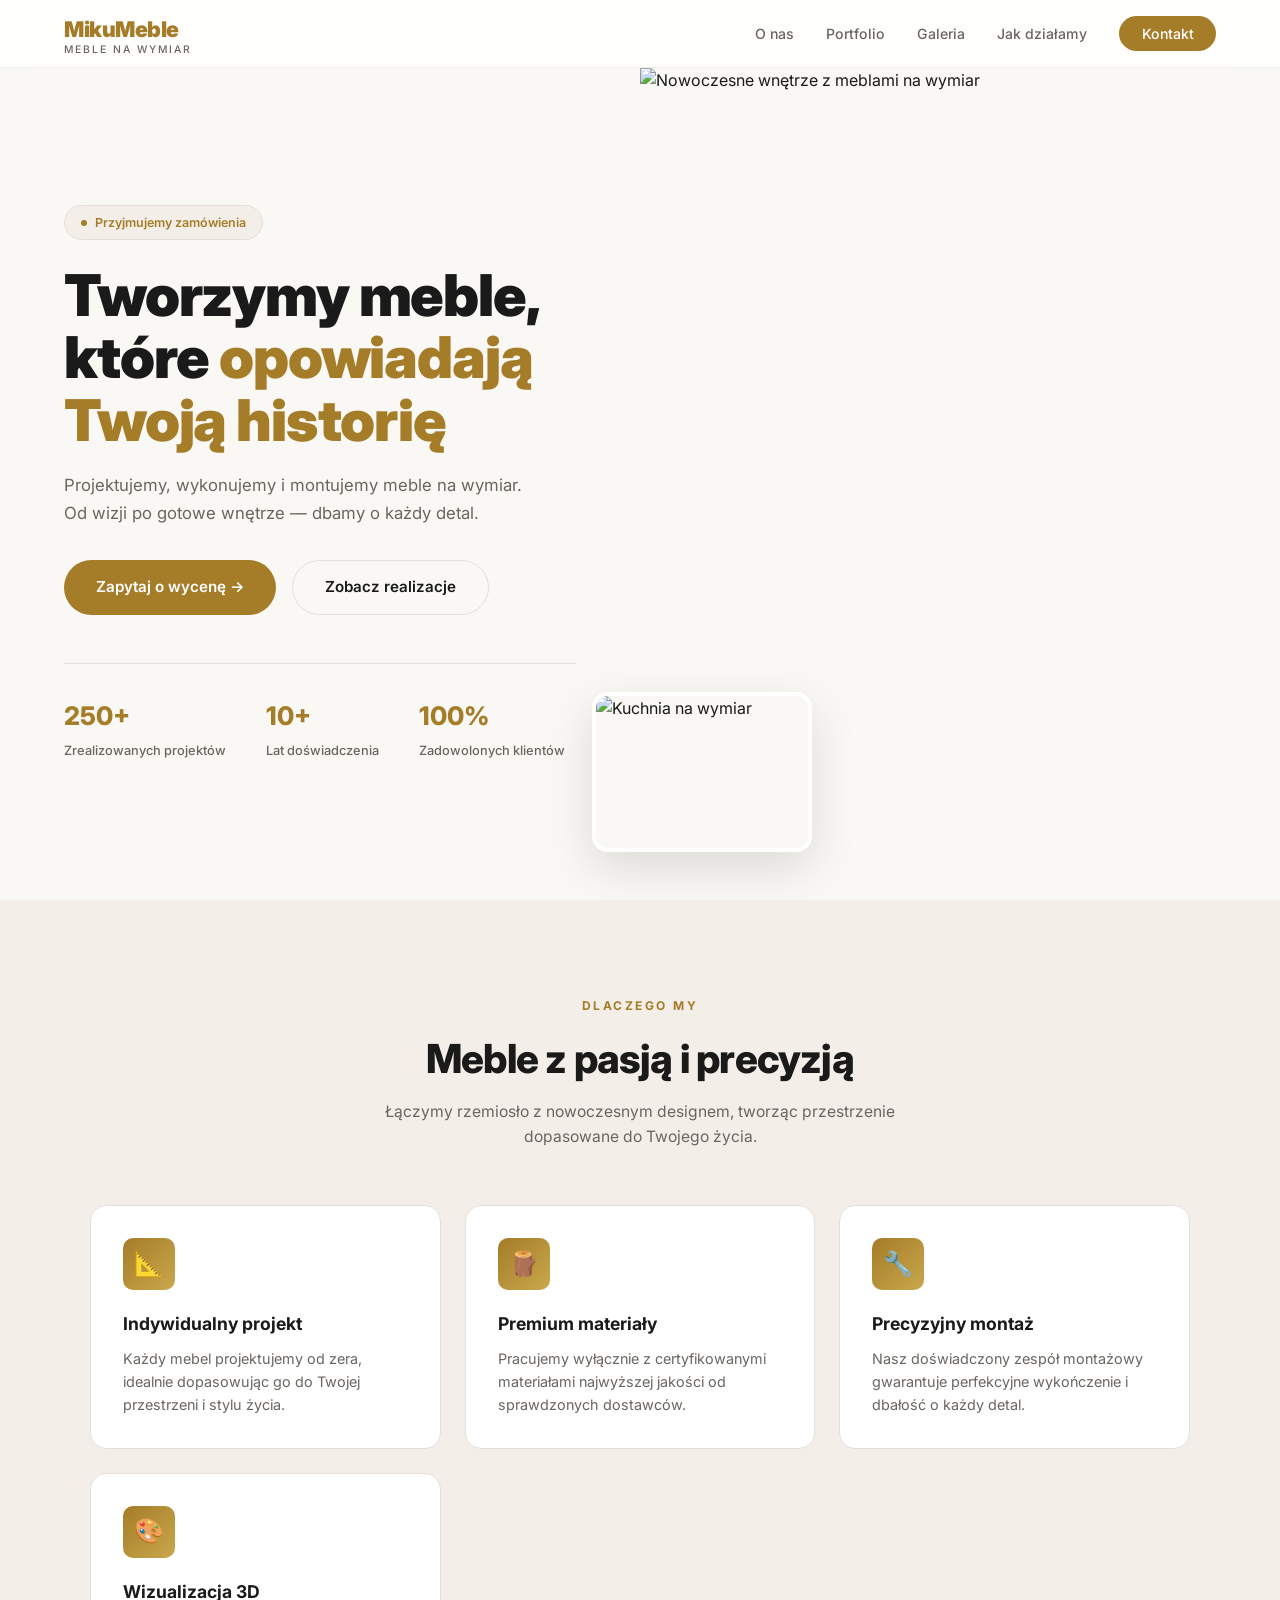
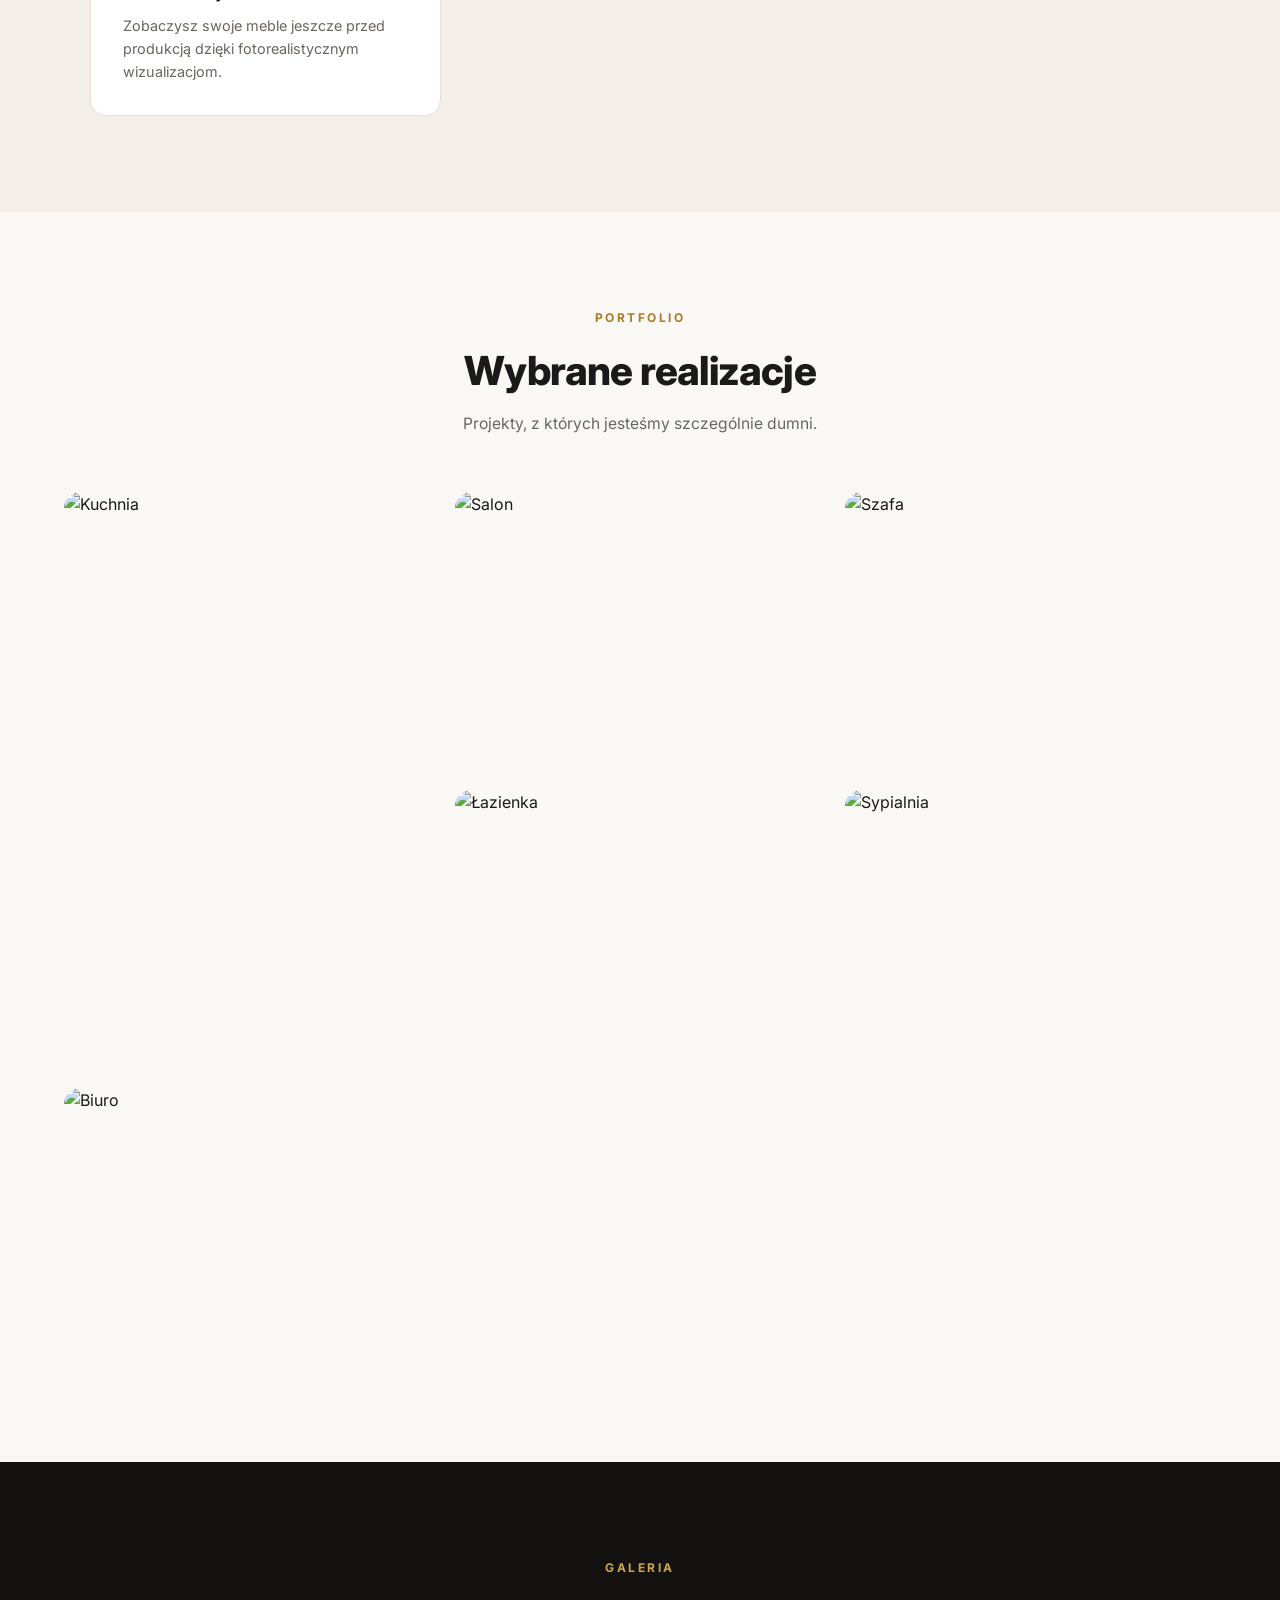
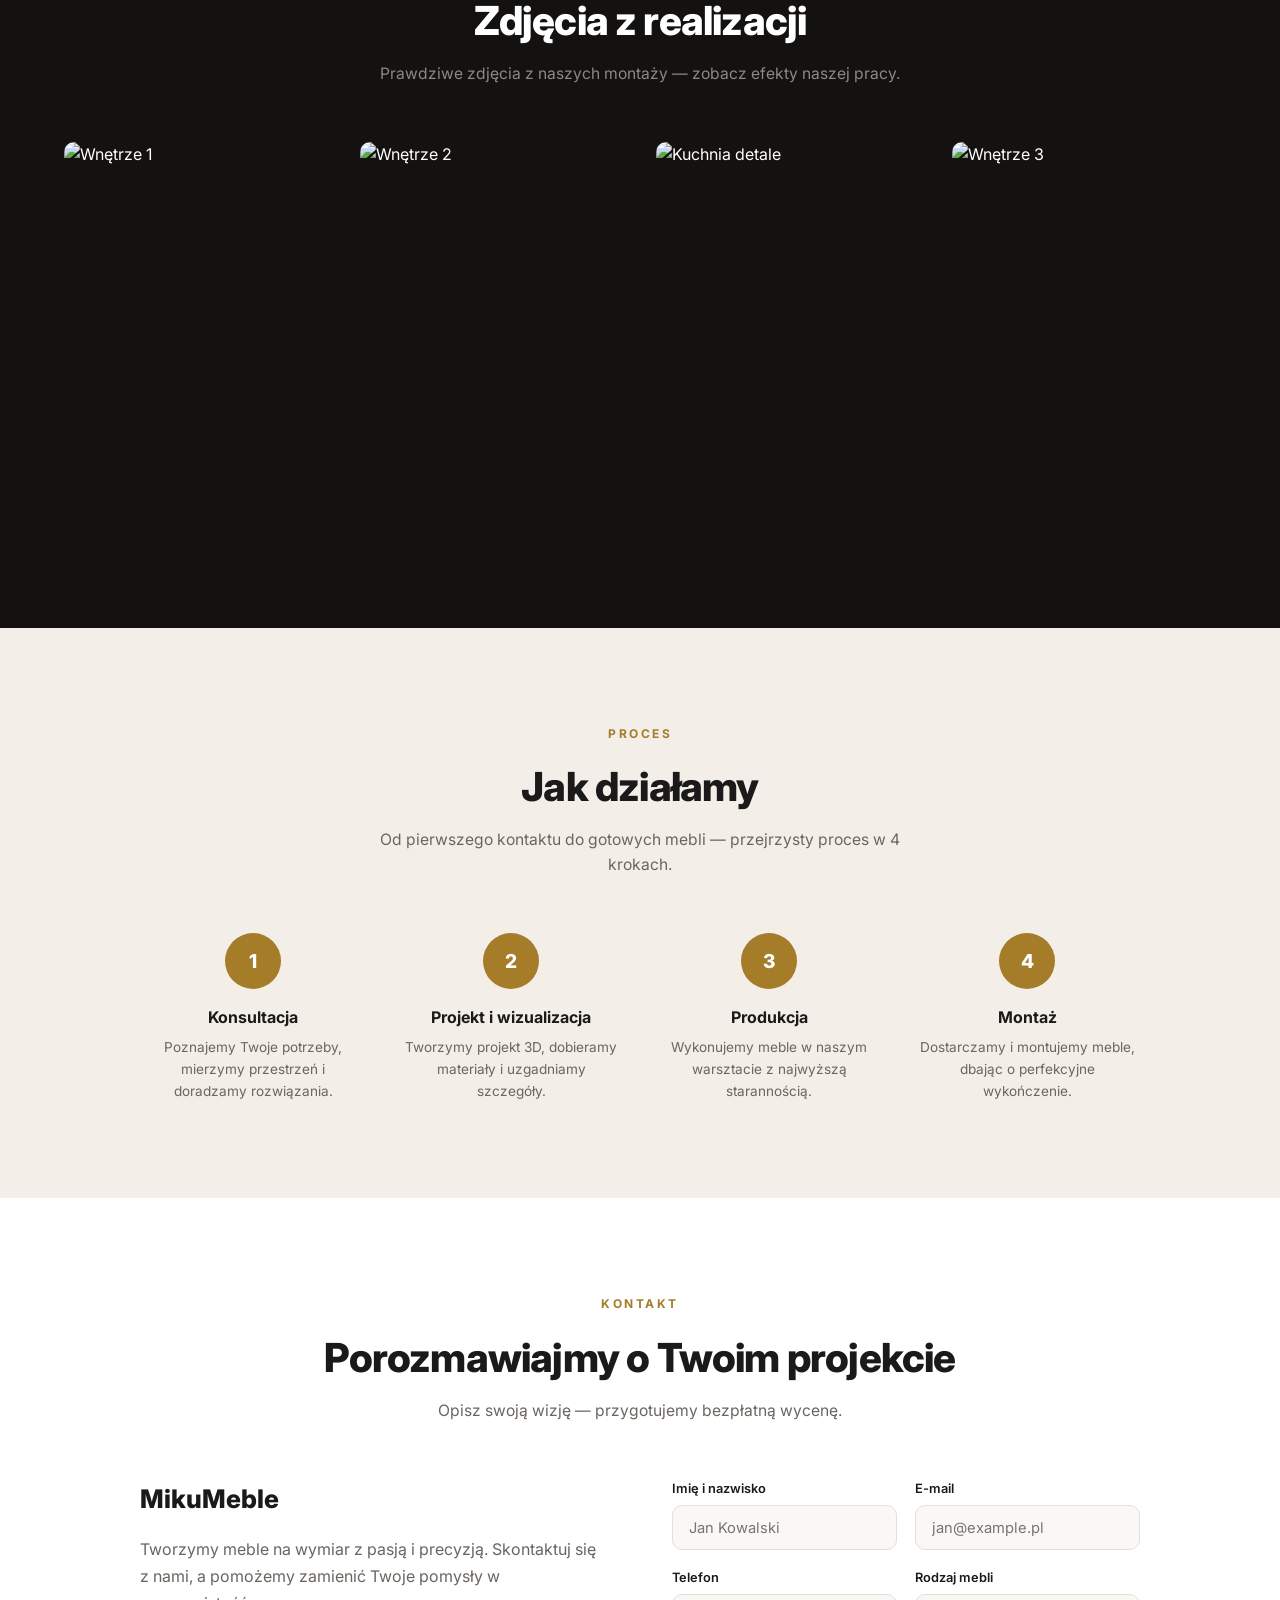
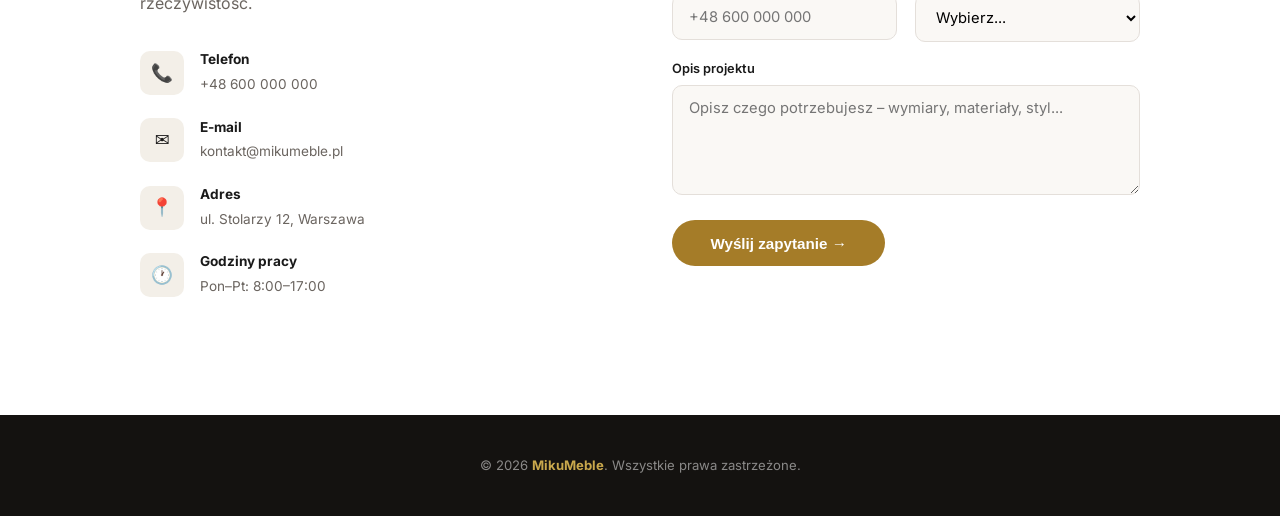
==== docs/index.html @ 87046b06 "Fix Pages build: add docs/ with .nojekyll, remove redundant workflow The built-in pages-build-deploy" ====
<!DOCTYPE html>
<html lang="pl">
<head>
  <meta charset="UTF-8">
  <meta name="viewport" content="width=device-width, initial-scale=1.0">
  <title>MikuMeble – Meble na wymiar | Produkcja i Montaż</title>
  <link rel="preconnect" href="https://fonts.googleapis.com">
  <link href="https://fonts.googleapis.com/css2?family=Inter:wght@400;500;600;700;800;900&display=swap" rel="stylesheet">
  <style>
    *, *::before, *::after { margin: 0; padding: 0; box-sizing: border-box; }

    :root {
      --primary: #a57c28;
      --primary-dark: #7d5d1e;
      --primary-light: #c9a84c;
      --dark: #141210;
      --text: #1a1a1a;
      --text-muted: #6b6560;
      --surface: #ffffff;
      --bg: #faf8f5;
      --bg-warm: #f3efe8;
      --border: #e4dfda;
      --radius: 16px;
      --radius-sm: 10px;
      --shadow-sm: 0 2px 8px rgba(0,0,0,.06);
      --shadow: 0 8px 32px rgba(0,0,0,.08);
      --shadow-lg: 0 16px 48px rgba(0,0,0,.12);
    }

    html { scroll-behavior: smooth; }
    body { font-family: 'Inter', system-ui, sans-serif; color: var(--text); background: var(--bg); line-height: 1.6; overflow-x: hidden; }

    /* ── NAV ── */
    nav {
      position: fixed; top: 0; left: 0; right: 0; z-index: 100;
      background: rgba(255,255,255,.8); backdrop-filter: blur(16px) saturate(1.8);
      border-bottom: 1px solid rgba(0,0,0,.06);
      display: flex; align-items: center; justify-content: space-between;
      padding: 0 clamp(1.25rem, 5vw, 4rem); height: 68px;
    }
    .logo { font-weight: 900; font-size: 1.35rem; color: var(--primary); letter-spacing: -.5px; }
    .logo small { font-weight: 500; font-size: .65rem; color: var(--text-muted); display: block; letter-spacing: 2px; text-transform: uppercase; line-height: 1; margin-top: -2px; }
    .nav-links { display: flex; gap: 2rem; list-style: none; align-items: center; }
    .nav-links a { text-decoration: none; color: var(--text-muted); font-size: .88rem; font-weight: 500; transition: color .2s; }
    .nav-links a:hover { color: var(--primary); }
    .nav-cta {
      background: var(--primary); color: #fff !important; padding: .55rem 1.4rem;
      border-radius: 50px; font-weight: 600; transition: background .2s, transform .2s;
    }
    .nav-cta:hover { background: var(--primary-dark) !important; transform: translateY(-1px); }

    .hamburger { display: none; background: none; border: none; cursor: pointer; flex-direction: column; gap: 5px; padding: 4px; }
    .hamburger span { display: block; width: 22px; height: 2px; background: var(--text); border-radius: 2px; transition: .3s; }

    /* ── HERO ── */
    .hero {
      min-height: 100vh; display: grid; grid-template-columns: 1fr 1fr; align-items: center;
      padding: 68px 0 0; overflow: hidden;
    }
    .hero-content {
      padding: clamp(2rem, 6vw, 6rem) clamp(1.5rem, 5vw, 5rem);
    }
    .hero-badge {
      display: inline-flex; align-items: center; gap: .5rem;
      background: var(--bg-warm); border: 1px solid var(--border);
      padding: .4rem 1rem; border-radius: 50px; font-size: .78rem; font-weight: 600;
      color: var(--primary); margin-bottom: 1.5rem;
    }
    .hero-badge::before { content: ''; width: 6px; height: 6px; background: var(--primary); border-radius: 50%; }
    .hero h1 { font-size: clamp(2.4rem, 4.5vw, 3.6rem); font-weight: 900; line-height: 1.08; letter-spacing: -.02em; }
    .hero h1 span { color: var(--primary); }
    .hero-desc { margin-top: 1.25rem; font-size: 1.05rem; color: var(--text-muted); max-width: 460px; line-height: 1.7; }
    .hero-actions { display: flex; gap: 1rem; margin-top: 2rem; flex-wrap: wrap; }
    .btn-primary {
      display: inline-flex; align-items: center; gap: .5rem;
      padding: .9rem 2rem; background: var(--primary); color: #fff; text-decoration: none;
      border-radius: 50px; font-weight: 600; font-size: .95rem; transition: all .25s; border: none; cursor: pointer;
    }
    .btn-primary:hover { background: var(--primary-dark); transform: translateY(-2px); box-shadow: 0 8px 24px rgba(165,124,40,.3); }
    .btn-secondary {
      display: inline-flex; align-items: center; gap: .5rem;
      padding: .9rem 2rem; background: transparent; color: var(--text); text-decoration: none;
      border-radius: 50px; font-weight: 600; font-size: .95rem; border: 1.5px solid var(--border); transition: all .25s;
    }
    .btn-secondary:hover { border-color: var(--primary); color: var(--primary); }

    .hero-stats { display: flex; gap: 2.5rem; margin-top: 3rem; padding-top: 2rem; border-top: 1px solid var(--border); }
    .hero-stat strong { display: block; font-size: 1.6rem; font-weight: 800; color: var(--primary); }
    .hero-stat span { font-size: .8rem; color: var(--text-muted); font-weight: 500; }

    .hero-visual {
      position: relative; height: 100%; min-height: 500px;
    }
    .hero-img-main {
      width: 100%; height: 100%; object-fit: cover;
    }
    .hero-img-float {
      position: absolute; bottom: 3rem; left: -3rem; width: 220px; height: 160px; object-fit: cover;
      border-radius: var(--radius); box-shadow: var(--shadow-lg); border: 4px solid #fff;
      animation: float 4s ease-in-out infinite;
    }
    @keyframes float { 0%,100% { transform: translateY(0); } 50% { transform: translateY(-12px); } }

    /* ── SECTIONS ── */
    section { padding: clamp(4rem, 8vw, 6rem) clamp(1.25rem, 5vw, 4rem); }
    .section-label { text-transform: uppercase; font-size: .75rem; font-weight: 700; letter-spacing: 2.5px; color: var(--primary); margin-bottom: .75rem; text-align: center; }
    .section-title { text-align: center; font-size: clamp(1.8rem, 3.5vw, 2.5rem); font-weight: 800; margin-bottom: .5rem; letter-spacing: -.02em; }
    .section-subtitle { text-align: center; color: var(--text-muted); margin-bottom: 3.5rem; max-width: 520px; margin-inline: auto; font-size: .98rem; }

    /* ── FEATURES ── */
    .features { background: var(--bg-warm); }
    .features-grid { display: grid; grid-template-columns: repeat(auto-fit, minmax(280px, 1fr)); gap: 1.5rem; max-width: 1100px; margin: 0 auto; }
    .feature-card {
      background: var(--surface); border: 1px solid var(--border);
      border-radius: var(--radius); padding: 2rem; transition: all .3s;
    }
    .feature-card:hover { box-shadow: var(--shadow); transform: translateY(-4px); }
    .feature-icon {
      width: 52px; height: 52px; border-radius: var(--radius-sm);
      background: linear-gradient(135deg, var(--primary), var(--primary-light));
      display: flex; align-items: center; justify-content: center;
      font-size: 1.5rem; margin-bottom: 1.25rem;
    }
    .feature-card h3 { font-size: 1.1rem; margin-bottom: .5rem; font-weight: 700; }
    .feature-card p { color: var(--text-muted); font-size: .9rem; line-height: 1.6; }

    /* ── PORTFOLIO ── */
    .portfolio-grid { display: grid; grid-template-columns: repeat(3, 1fr); gap: 1.25rem; max-width: 1200px; margin: 0 auto; }
    .portfolio-item {
      position: relative; border-radius: var(--radius); overflow: hidden;
      aspect-ratio: 4/3; cursor: pointer;
    }
    .portfolio-item.tall { grid-row: span 2; aspect-ratio: auto; }
    .portfolio-item img { width: 100%; height: 100%; object-fit: cover; transition: transform .5s cubic-bezier(.25,.46,.45,.94); }
    .portfolio-item:hover img { transform: scale(1.08); }
    .portfolio-overlay {
      position: absolute; inset: 0;
      background: linear-gradient(to top, rgba(20,18,16,.75) 0%, rgba(20,18,16,.1) 50%, transparent);
      display: flex; flex-direction: column; justify-content: flex-end; padding: 1.5rem;
      opacity: 0; transition: opacity .35s;
    }
    .portfolio-item:hover .portfolio-overlay { opacity: 1; }
    .portfolio-overlay .tag { display: inline-block; background: var(--primary); color: #fff; font-size: .7rem; font-weight: 600; padding: .25rem .7rem; border-radius: 50px; margin-bottom: .5rem; width: fit-content; }
    .portfolio-overlay h3 { color: #fff; font-size: 1.05rem; font-weight: 700; }
    .portfolio-overlay p { color: rgba(255,255,255,.75); font-size: .82rem; margin-top: .2rem; }

    /* ── GALLERY / LIGHTBOX ── */
    #galeria { background: var(--dark); color: #fff; }
    #galeria .section-label { color: var(--primary-light); }
    #galeria .section-title { color: #fff; }
    #galeria .section-subtitle { color: rgba(255,255,255,.5); }

    .gallery-track {
      display: flex; gap: 1rem; overflow-x: auto; scroll-snap-type: x mandatory;
      padding-bottom: 1rem; -webkit-overflow-scrolling: touch; scrollbar-width: none;
      max-width: 1300px; margin: 0 auto;
    }
    .gallery-track::-webkit-scrollbar { display: none; }
    .gallery-thumb {
      flex: 0 0 280px; aspect-ratio: 3/4; border-radius: var(--radius-sm); overflow: hidden;
      scroll-snap-align: start; cursor: pointer; position: relative;
    }
    .gallery-thumb img { width: 100%; height: 100%; object-fit: cover; transition: transform .4s; }
    .gallery-thumb:hover img { transform: scale(1.06); }
    .gallery-thumb::after {
      content: ''; position: absolute; inset: 0; border-radius: var(--radius-sm);
      border: 2px solid transparent; transition: border-color .3s;
    }
    .gallery-thumb:hover::after { border-color: var(--primary); }

    .lightbox {
      position: fixed; inset: 0; z-index: 200; background: rgba(0,0,0,.92);
      display: none; align-items: center; justify-content: center;
      backdrop-filter: blur(8px); cursor: zoom-out;
    }
    .lightbox.open { display: flex; }
    .lightbox img { max-width: 90vw; max-height: 85vh; object-fit: contain; border-radius: 8px; cursor: default; }
    .lightbox-close {
      position: absolute; top: 1.5rem; right: 1.5rem; background: rgba(255,255,255,.15);
      border: none; color: #fff; width: 44px; height: 44px; border-radius: 50%;
      font-size: 1.4rem; cursor: pointer; transition: background .2s;
    }
    .lightbox-close:hover { background: rgba(255,255,255,.3); }
    .lightbox-nav {
      position: absolute; top: 50%; transform: translateY(-50%);
      background: rgba(255,255,255,.15); border: none; color: #fff;
      width: 48px; height: 48px; border-radius: 50%; font-size: 1.3rem; cursor: pointer;
      transition: background .2s;
    }
    .lightbox-nav:hover { background: rgba(255,255,255,.3); }
    .lightbox-prev { left: 1.5rem; }
    .lightbox-next { right: 1.5rem; }

    /* ── PROCESS ── */
    .process { background: var(--bg-warm); }
    .process-steps { display: grid; grid-template-columns: repeat(auto-fit, minmax(220px, 1fr)); gap: 2rem; max-width: 1000px; margin: 0 auto; text-align: center; }
    .process-step { position: relative; }
    .step-num {
      width: 56px; height: 56px; border-radius: 50%; background: var(--primary);
      color: #fff; font-weight: 800; font-size: 1.2rem;
      display: inline-flex; align-items: center; justify-content: center; margin-bottom: 1rem;
    }
    .process-step h3 { font-size: 1rem; font-weight: 700; margin-bottom: .4rem; }
    .process-step p { font-size: .85rem; color: var(--text-muted); max-width: 220px; margin: 0 auto; }

    /* ── CONTACT ── */
    #kontakt { background: var(--surface); }
    .contact-grid { display: grid; grid-template-columns: 1fr 1fr; gap: 4rem; max-width: 1000px; margin: 0 auto; align-items: start; }
    .contact-info h3 { font-size: 1.6rem; font-weight: 800; margin-bottom: 1rem; }
    .contact-info p { color: var(--text-muted); margin-bottom: 2rem; line-height: 1.7; }
    .contact-detail { display: flex; align-items: center; gap: 1rem; margin-bottom: 1.25rem; }
    .contact-detail .icon {
      width: 44px; height: 44px; border-radius: var(--radius-sm); background: var(--bg-warm);
      display: flex; align-items: center; justify-content: center; font-size: 1.1rem; flex-shrink: 0;
    }
    .contact-detail strong { display: block; font-size: .85rem; }
    .contact-detail span { font-size: .85rem; color: var(--text-muted); }

    .contact-form { display: flex; flex-direction: column; gap: 1.1rem; }
    .form-row { display: grid; grid-template-columns: 1fr 1fr; gap: 1.1rem; }
    .field label { font-size: .8rem; font-weight: 600; margin-bottom: .35rem; display: block; color: var(--text); }
    .field input, .field textarea, .field select {
      width: 100%; padding: .8rem 1rem; border: 1.5px solid var(--border);
      border-radius: var(--radius-sm); font-family: inherit; font-size: .92rem;
      background: var(--bg); transition: border-color .2s, box-shadow .2s;
    }
    .field input:focus, .field textarea:focus, .field select:focus {
      outline: none; border-color: var(--primary); box-shadow: 0 0 0 3px rgba(165,124,40,.12);
    }
    .field textarea { resize: vertical; min-height: 110px; }
    .submit-btn {
      padding: .9rem 2.4rem; background: var(--primary); color: #fff; border: none;
      border-radius: 50px; font-weight: 700; font-size: .95rem; cursor: pointer;
      transition: all .25s; align-self: flex-start;
    }
    .submit-btn:hover { background: var(--primary-dark); transform: translateY(-2px); box-shadow: 0 8px 24px rgba(165,124,40,.25); }
    .form-success { display: none; text-align: center; padding: 3rem 1rem; }
    .form-success.show { display: block; }
    .form-success h3 { color: var(--primary); margin-bottom: .5rem; font-size: 1.3rem; }

    /* ── FOOTER ── */
    footer {
      background: var(--dark); color: rgba(255,255,255,.5); text-align: center;
      padding: 2.5rem 1rem; font-size: .82rem;
    }
    footer strong { color: var(--primary-light); }

    /* ── MOBILE ── */
    @media (max-width: 900px) {
      .hero { grid-template-columns: 1fr; }
      .hero-visual { min-height: 350px; order: -1; }
      .hero-img-float { display: none; }
      .hero-stats { gap: 1.5rem; }
      .portfolio-grid { grid-template-columns: 1fr 1fr; }
      .portfolio-item.tall { grid-row: auto; aspect-ratio: 4/3; }
      .contact-grid { grid-template-columns: 1fr; gap: 2.5rem; }
    }
    @media (max-width: 640px) {
      .nav-links {
        display: none; position: absolute; top: 68px; left: 0; right: 0;
        background: rgba(255,255,255,.97); backdrop-filter: blur(16px);
        flex-direction: column; padding: 1.5rem 2rem; gap: 1.25rem;
        border-bottom: 1px solid var(--border);
      }
      .nav-links.open { display: flex; }
      .hamburger { display: flex; }
      .portfolio-grid { grid-template-columns: 1fr; }
      .form-row { grid-template-columns: 1fr; }
      .gallery-thumb { flex: 0 0 220px; }
    }

    /* ── SCROLL ANIMATIONS ── */
    .reveal { opacity: 0; transform: translateY(30px); transition: opacity .7s, transform .7s cubic-bezier(.25,.46,.45,.94); }
    .reveal.visible { opacity: 1; transform: translateY(0); }
  </style>
</head>
<body>

<!-- NAV -->
<nav>
  <div class="logo">MikuMeble<small>meble na wymiar</small></div>
  <ul class="nav-links" id="navLinks">
    <li><a href="#o-nas">O nas</a></li>
    <li><a href="#portfolio">Portfolio</a></li>
    <li><a href="#galeria">Galeria</a></li>
    <li><a href="#proces">Jak działamy</a></li>
    <li><a href="#kontakt" class="nav-cta">Kontakt</a></li>
  </ul>
  <button class="hamburger" id="hamburger" aria-label="Menu">
    <span></span><span></span><span></span>
  </button>
</nav>

<!-- HERO -->
<section class="hero">
  <div class="hero-content">
    <div class="hero-badge">Przyjmujemy zamówienia</div>
    <h1>Tworzymy meble,<br>które <span>opowiadają<br>Twoją historię</span></h1>
    <p class="hero-desc">Projektujemy, wykonujemy i montujemy meble na wymiar. Od wizji po gotowe wnętrze — dbamy o każdy detal.</p>
    <div class="hero-actions">
      <a href="#kontakt" class="btn-primary">Zapytaj o wycenę &rarr;</a>
      <a href="#galeria" class="btn-secondary">Zobacz realizacje</a>
    </div>
    <div class="hero-stats">
      <div class="hero-stat"><strong>250+</strong><span>Zrealizowanych projektów</span></div>
      <div class="hero-stat"><strong>10+</strong><span>Lat doświadczenia</span></div>
      <div class="hero-stat"><strong>100%</strong><span>Zadowolonych klientów</span></div>
    </div>
  </div>
  <div class="hero-visual">
    <img class="hero-img-main" src="https://images.unsplash.com/photo-1600585154340-be6161a56a0c?w=900&h=1000&fit=crop" alt="Nowoczesne wnętrze z meblami na wymiar">
    <img class="hero-img-float" src="https://images.unsplash.com/photo-1556909114-f6e7ad7d3136?w=400&h=300&fit=crop" alt="Kuchnia na wymiar">
  </div>
</section>

<!-- O NAS -->
<section id="o-nas" class="features">
  <div class="section-label">Dlaczego my</div>
  <h2 class="section-title">Meble z pasją i precyzją</h2>
  <p class="section-subtitle">Łączymy rzemiosło z nowoczesnym designem, tworząc przestrzenie dopasowane do Twojego życia.</p>
  <div class="features-grid">
    <div class="feature-card reveal">
      <div class="feature-icon">📐</div>
      <h3>Indywidualny projekt</h3>
      <p>Każdy mebel projektujemy od zera, idealnie dopasowując go do Twojej przestrzeni i stylu życia.</p>
    </div>
    <div class="feature-card reveal">
      <div class="feature-icon">🪵</div>
      <h3>Premium materiały</h3>
      <p>Pracujemy wyłącznie z certyfikowanymi materiałami najwyższej jakości od sprawdzonych dostawców.</p>
    </div>
    <div class="feature-card reveal">
      <div class="feature-icon">🔧</div>
      <h3>Precyzyjny montaż</h3>
      <p>Nasz doświadczony zespół montażowy gwarantuje perfekcyjne wykończenie i dbałość o każdy detal.</p>
    </div>
    <div class="feature-card reveal">
      <div class="feature-icon">🎨</div>
      <h3>Wizualizacja 3D</h3>
      <p>Zobaczysz swoje meble jeszcze przed produkcją dzięki fotorealistycznym wizualizacjom.</p>
    </div>
  </div>
</section>

<!-- PORTFOLIO -->
<section id="portfolio">
  <div class="section-label">Portfolio</div>
  <h2 class="section-title">Wybrane realizacje</h2>
  <p class="section-subtitle">Projekty, z których jesteśmy szczególnie dumni.</p>
  <div class="portfolio-grid">
    <div class="portfolio-item tall reveal">
      <img src="https://images.unsplash.com/photo-1556909114-f6e7ad7d3136?w=600&h=900&fit=crop" alt="Kuchnia">
      <div class="portfolio-overlay">
        <span class="tag">Kuchnia</span>
        <h3>Nowoczesna kuchnia z wyspą</h3>
        <p>Biały lakier, blat dębowy, oświetlenie LED</p>
      </div>
    </div>
    <div class="portfolio-item reveal">
      <img src="https://images.unsplash.com/photo-1555041469-a586c61ea9bc?w=600&h=450&fit=crop" alt="Salon">
      <div class="portfolio-overlay">
        <span class="tag">Salon</span>
        <h3>Meble wypoczynkowe</h3>
        <p>Styl skandynawski, naturalne drewno</p>
      </div>
    </div>
    <div class="portfolio-item reveal">
      <img src="https://images.unsplash.com/photo-1595428774223-ef52624120d2?w=600&h=450&fit=crop" alt="Szafa">
      <div class="portfolio-overlay">
        <span class="tag">Garderoba</span>
        <h3>Szafa wnękowa</h3>
        <p>Drzwi przesuwne, oświetlenie wewnętrzne</p>
      </div>
    </div>
    <div class="portfolio-item reveal">
      <img src="https://images.unsplash.com/photo-1618220179428-22790b461013?w=600&h=450&fit=crop" alt="Łazienka">
      <div class="portfolio-overlay">
        <span class="tag">Łazienka</span>
        <h3>Zabudowa łazienkowa</h3>
        <p>Blat z kamienia, wodoodporne wykończenie</p>
      </div>
    </div>
    <div class="portfolio-item tall reveal">
      <img src="https://images.unsplash.com/photo-1631679706909-1844bbd07221?w=600&h=900&fit=crop" alt="Sypialnia">
      <div class="portfolio-overlay">
        <span class="tag">Sypialnia</span>
        <h3>Sypialnia marzeń</h3>
        <p>Łóżko tapicerowane, szafki nocne, komoda</p>
      </div>
    </div>
    <div class="portfolio-item reveal">
      <img src="https://images.unsplash.com/photo-1532372576444-dda954194ad0?w=600&h=450&fit=crop" alt="Biuro">
      <div class="portfolio-overlay">
        <span class="tag">Biuro</span>
        <h3>Biuro domowe</h3>
        <p>Biurko narożne z regałami</p>
      </div>
    </div>
  </div>
</section>

<!-- GALERIA -->
<section id="galeria">
  <div class="section-label">Galeria</div>
  <h2 class="section-title">Zdjęcia z realizacji</h2>
  <p class="section-subtitle">Prawdziwe zdjęcia z naszych montaży — zobacz efekty naszej pracy.</p>
  <div class="gallery-track" id="galleryTrack">
    <div class="gallery-thumb" data-idx="0">
      <img src="https://images.unsplash.com/photo-1600585154340-be6161a56a0c?w=500&h=670&fit=crop" alt="Wnętrze 1">
    </div>
    <div class="gallery-thumb" data-idx="1">
      <img src="https://images.unsplash.com/photo-1600210492486-724fe5c67fb0?w=500&h=670&fit=crop" alt="Wnętrze 2">
    </div>
    <div class="gallery-thumb" data-idx="2">
      <img src="https://images.unsplash.com/photo-1556909114-f6e7ad7d3136?w=500&h=670&fit=crop" alt="Kuchnia detale">
    </div>
    <div class="gallery-thumb" data-idx="3">
      <img src="https://images.unsplash.com/photo-1616486338812-3dadae4b4ace?w=500&h=670&fit=crop" alt="Wnętrze 3">
    </div>
    <div class="gallery-thumb" data-idx="4">
      <img src="https://images.unsplash.com/photo-1618220179428-22790b461013?w=500&h=670&fit=crop" alt="Łazienka detale">
    </div>
    <div class="gallery-thumb" data-idx="5">
      <img src="https://images.unsplash.com/photo-1595428774223-ef52624120d2?w=500&h=670&fit=crop" alt="Garderoba detale">
    </div>
    <div class="gallery-thumb" data-idx="6">
      <img src="https://images.unsplash.com/photo-1631679706909-1844bbd07221?w=500&h=670&fit=crop" alt="Sypialnia detale">
    </div>
    <div class="gallery-thumb" data-idx="7">
      <img src="https://images.unsplash.com/photo-1555041469-a586c61ea9bc?w=500&h=670&fit=crop" alt="Salon detale">
    </div>
    <div class="gallery-thumb" data-idx="8">
      <img src="https://images.unsplash.com/photo-1600585154526-990dced4db0d?w=500&h=670&fit=crop" alt="Wnętrze 4">
    </div>
    <div class="gallery-thumb" data-idx="9">
      <img src="https://images.unsplash.com/photo-1532372576444-dda954194ad0?w=500&h=670&fit=crop" alt="Biuro detale">
    </div>
  </div>
</section>

<!-- LIGHTBOX -->
<div class="lightbox" id="lightbox">
  <button class="lightbox-close" id="lightboxClose">&times;</button>
  <button class="lightbox-nav lightbox-prev" id="lightboxPrev">&#8249;</button>
  <button class="lightbox-nav lightbox-next" id="lightboxNext">&#8250;</button>
  <img src="" alt="Powiększone zdjęcie" id="lightboxImg">
</div>

<!-- PROCES -->
<section id="proces" class="process">
  <div class="section-label">Proces</div>
  <h2 class="section-title">Jak działamy</h2>
  <p class="section-subtitle">Od pierwszego kontaktu do gotowych mebli — przejrzysty proces w 4 krokach.</p>
  <div class="process-steps">
    <div class="process-step reveal">
      <div class="step-num">1</div>
      <h3>Konsultacja</h3>
      <p>Poznajemy Twoje potrzeby, mierzymy przestrzeń i doradzamy rozwiązania.</p>
    </div>
    <div class="process-step reveal">
      <div class="step-num">2</div>
      <h3>Projekt i wizualizacja</h3>
      <p>Tworzymy projekt 3D, dobieramy materiały i uzgadniamy szczegóły.</p>
    </div>
    <div class="process-step reveal">
      <div class="step-num">3</div>
      <h3>Produkcja</h3>
      <p>Wykonujemy meble w naszym warsztacie z najwyższą starannością.</p>
    </div>
    <div class="process-step reveal">
      <div class="step-num">4</div>
      <h3>Montaż</h3>
      <p>Dostarczamy i montujemy meble, dbając o perfekcyjne wykończenie.</p>
    </div>
  </div>
</section>

<!-- KONTAKT -->
<section id="kontakt">
  <div class="section-label">Kontakt</div>
  <h2 class="section-title">Porozmawiajmy o Twoim projekcie</h2>
  <p class="section-subtitle">Opisz swoją wizję — przygotujemy bezpłatną wycenę.</p>
  <div class="contact-grid">
    <div class="contact-info reveal">
      <h3>MikuMeble</h3>
      <p>Tworzymy meble na wymiar z pasją i precyzją. Skontaktuj się z nami, a pomożemy zamienić Twoje pomysły w rzeczywistość.</p>
      <div class="contact-detail">
        <div class="icon">📞</div>
        <div><strong>Telefon</strong><span>+48 600 000 000</span></div>
      </div>
      <div class="contact-detail">
        <div class="icon">✉️</div>
        <div><strong>E-mail</strong><span>kontakt@mikumeble.pl</span></div>
      </div>
      <div class="contact-detail">
        <div class="icon">📍</div>
        <div><strong>Adres</strong><span>ul. Stolarzy 12, Warszawa</span></div>
      </div>
      <div class="contact-detail">
        <div class="icon">🕐</div>
        <div><strong>Godziny pracy</strong><span>Pon–Pt: 8:00–17:00</span></div>
      </div>
    </div>
    <div class="reveal">
      <form class="contact-form" id="contactForm">
        <div class="form-row">
          <div class="field">
            <label for="name">Imię i nazwisko</label>
            <input type="text" id="name" name="name" required placeholder="Jan Kowalski">
          </div>
          <div class="field">
            <label for="email">E-mail</label>
            <input type="email" id="email" name="email" required placeholder="jan@example.pl">
          </div>
        </div>
        <div class="form-row">
          <div class="field">
            <label for="phone">Telefon</label>
            <input type="tel" id="phone" name="phone" placeholder="+48 600 000 000">
          </div>
          <div class="field">
            <label for="service">Rodzaj mebli</label>
            <select id="service" name="service">
              <option value="">Wybierz...</option>
              <option>Kuchnia</option>
              <option>Szafa / garderoba</option>
              <option>Łazienka</option>
              <option>Salon</option>
              <option>Sypialnia</option>
              <option>Biuro</option>
              <option>Inne</option>
            </select>
          </div>
        </div>
        <div class="field">
          <label for="message">Opis projektu</label>
          <textarea id="message" name="message" required placeholder="Opisz czego potrzebujesz – wymiary, materiały, styl..."></textarea>
        </div>
        <button type="submit" class="submit-btn">Wyślij zapytanie &rarr;</button>
      </form>
      <div class="form-success" id="formSuccess">
        <h3>Dziękujemy!</h3>
        <p>Twoje zapytanie zostało wysłane. Odezwiemy się w ciągu 24 godzin.</p>
      </div>
    </div>
  </div>
</section>

<footer>
  &copy; 2026 <strong>MikuMeble</strong>. Wszystkie prawa zastrzeżone.
</footer>

<script>
  // Mobile menu
  document.getElementById('hamburger').addEventListener('click', () => {
    document.getElementById('navLinks').classList.toggle('open');
  });
  document.querySelectorAll('.nav-links a').forEach(a => {
    a.addEventListener('click', () => document.getElementById('navLinks').classList.remove('open'));
  });

  // Contact form
  document.getElementById('contactForm').addEventListener('submit', e => {
    e.preventDefault();
    document.getElementById('contactForm').style.display = 'none';
    document.getElementById('formSuccess').classList.add('show');
  });

  // Scroll reveal
  const reveals = document.querySelectorAll('.reveal');
  const observer = new IntersectionObserver((entries) => {
    entries.forEach(e => { if (e.isIntersecting) { e.target.classList.add('visible'); observer.unobserve(e.target); } });
  }, { threshold: 0.15 });
  reveals.forEach(el => observer.observe(el));

  // Gallery lightbox
  const thumbs = document.querySelectorAll('.gallery-thumb');
  const lightbox = document.getElementById('lightbox');
  const lightboxImg = document.getElementById('lightboxImg');
  let currentIdx = 0;

  const galleryImages = Array.from(thumbs).map(t => t.querySelector('img').src.replace(/w=\d+&h=\d+/, 'w=1200&h=1600'));

  thumbs.forEach(t => {
    t.addEventListener('click', () => {
      currentIdx = parseInt(t.dataset.idx);
      lightboxImg.src = galleryImages[currentIdx];
      lightbox.classList.add('open');
      document.body.style.overflow = 'hidden';
    });
  });

  function closeLightbox() {
    lightbox.classList.remove('open');
    document.body.style.overflow = '';
  }

  document.getElementById('lightboxClose').addEventListener('click', closeLightbox);
  lightbox.addEventListener('click', e => { if (e.target === lightbox) closeLightbox(); });

  document.getElementById('lightboxPrev').addEventListener('click', e => {
    e.stopPropagation();
    currentIdx = (currentIdx - 1 + galleryImages.length) % galleryImages.length;
    lightboxImg.src = galleryImages[currentIdx];
  });
  document.getElementById('lightboxNext').addEventListener('click', e => {
    e.stopPropagation();
    currentIdx = (currentIdx + 1) % galleryImages.length;
    lightboxImg.src = galleryImages[currentIdx];
  });

  document.addEventListener('keydown', e => {
    if (!lightbox.classList.contains('open')) return;
    if (e.key === 'Escape') closeLightbox();
    if (e.key === 'ArrowLeft') document.getElementById('lightboxPrev').click();
    if (e.key === 'ArrowRight') document.getElementById('lightboxNext').click();
  });
</script>

</body>
</html>
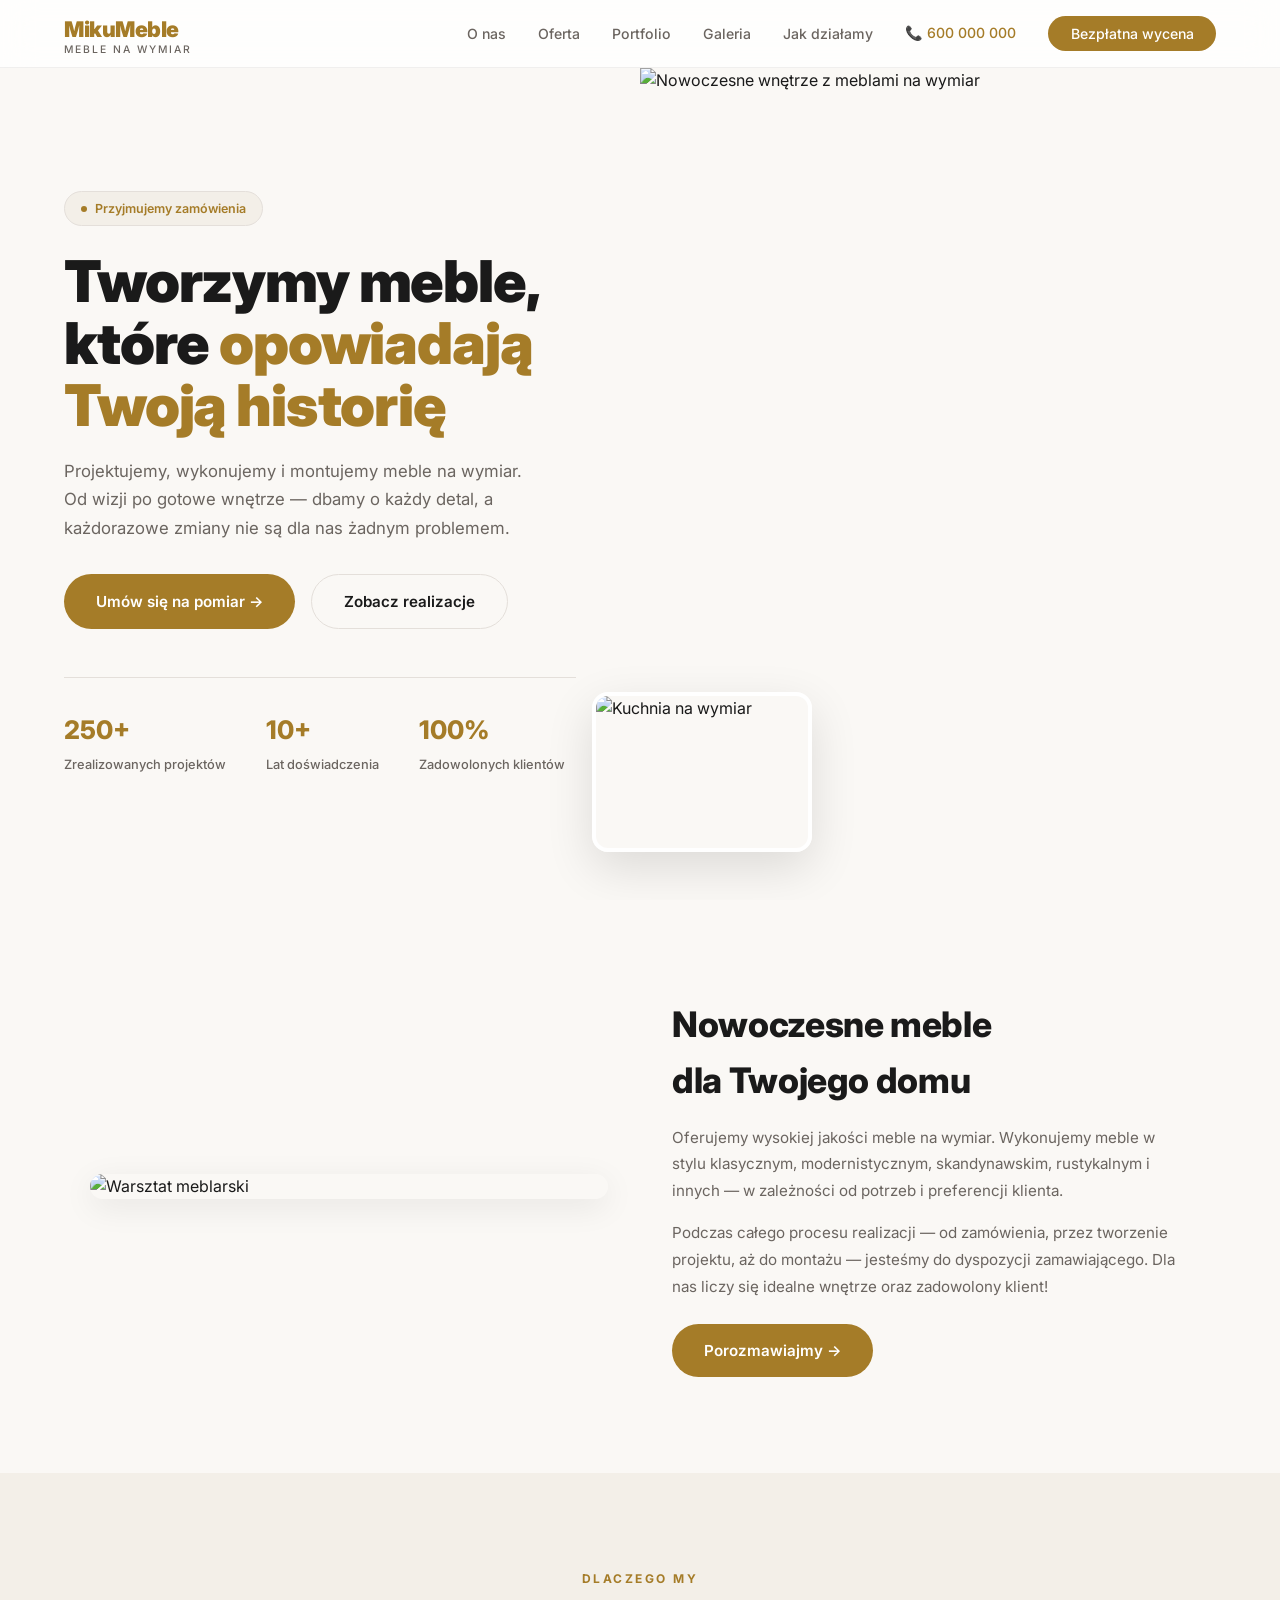
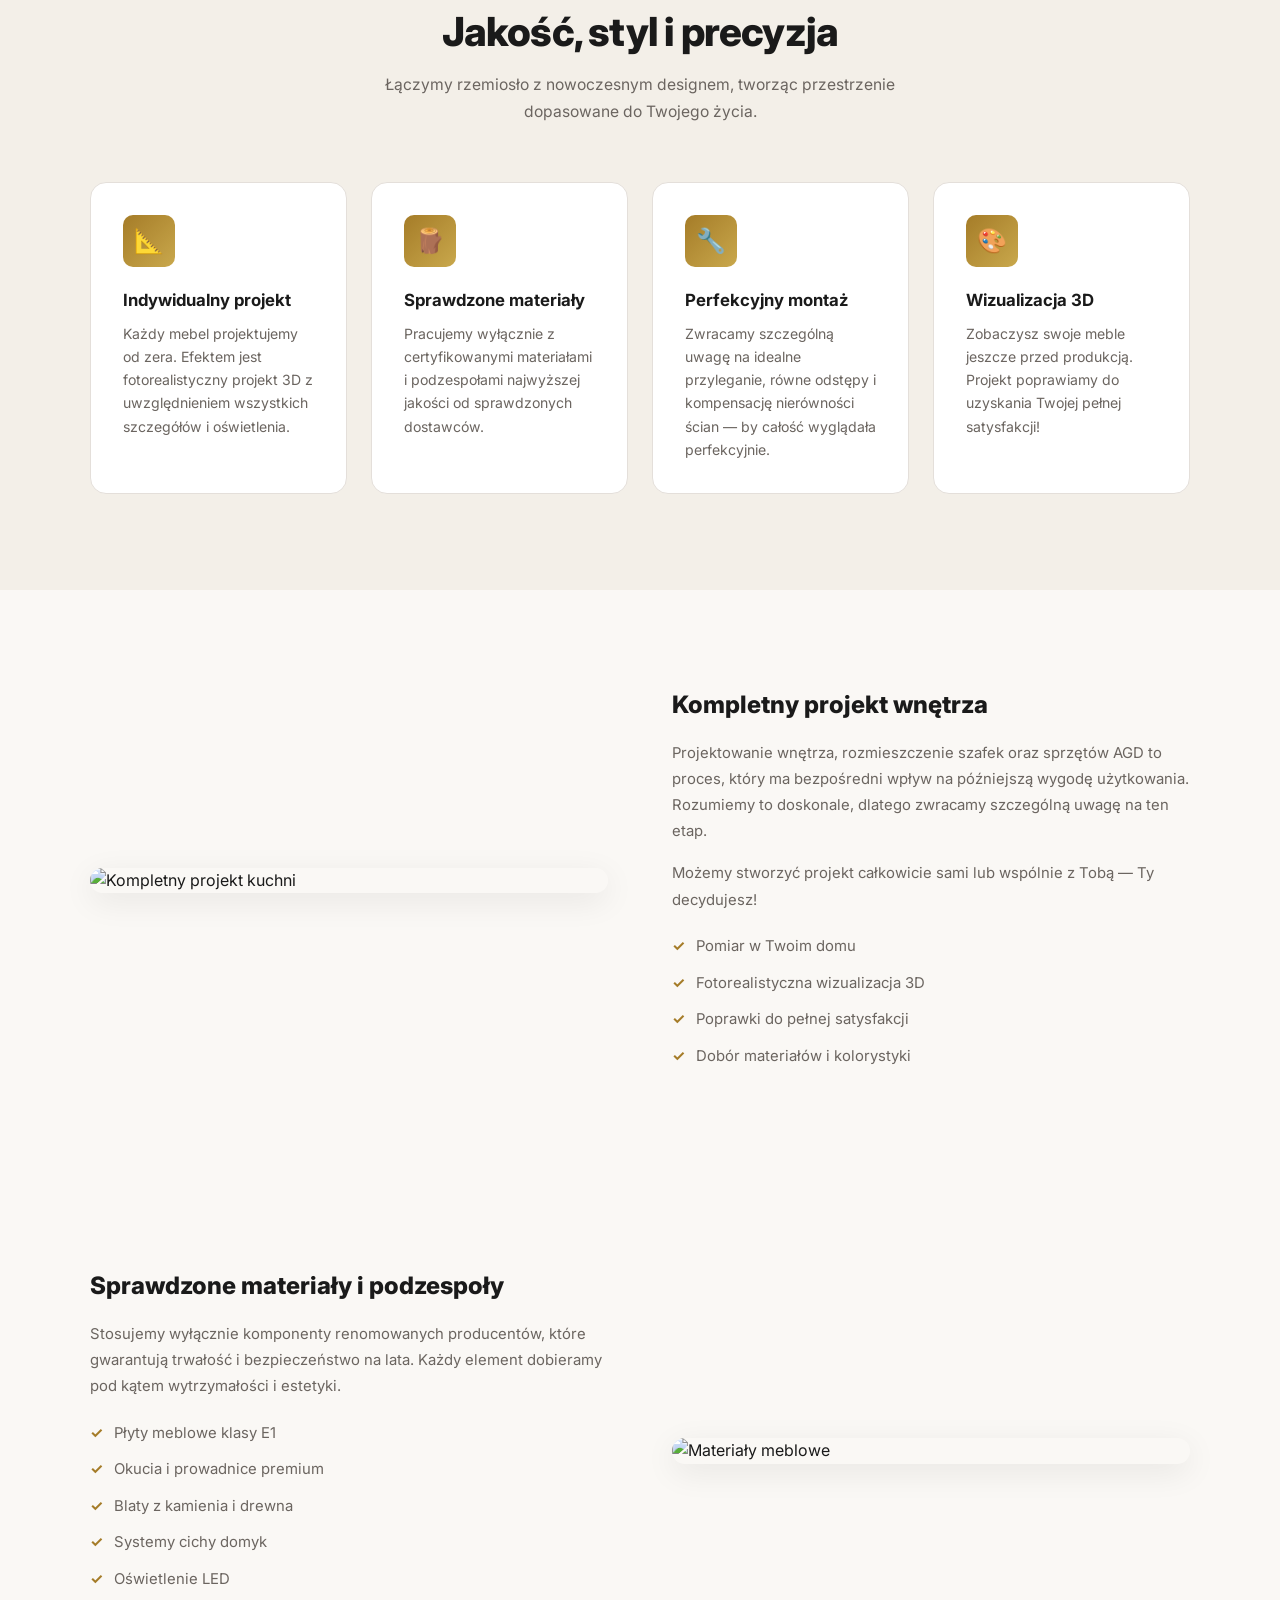
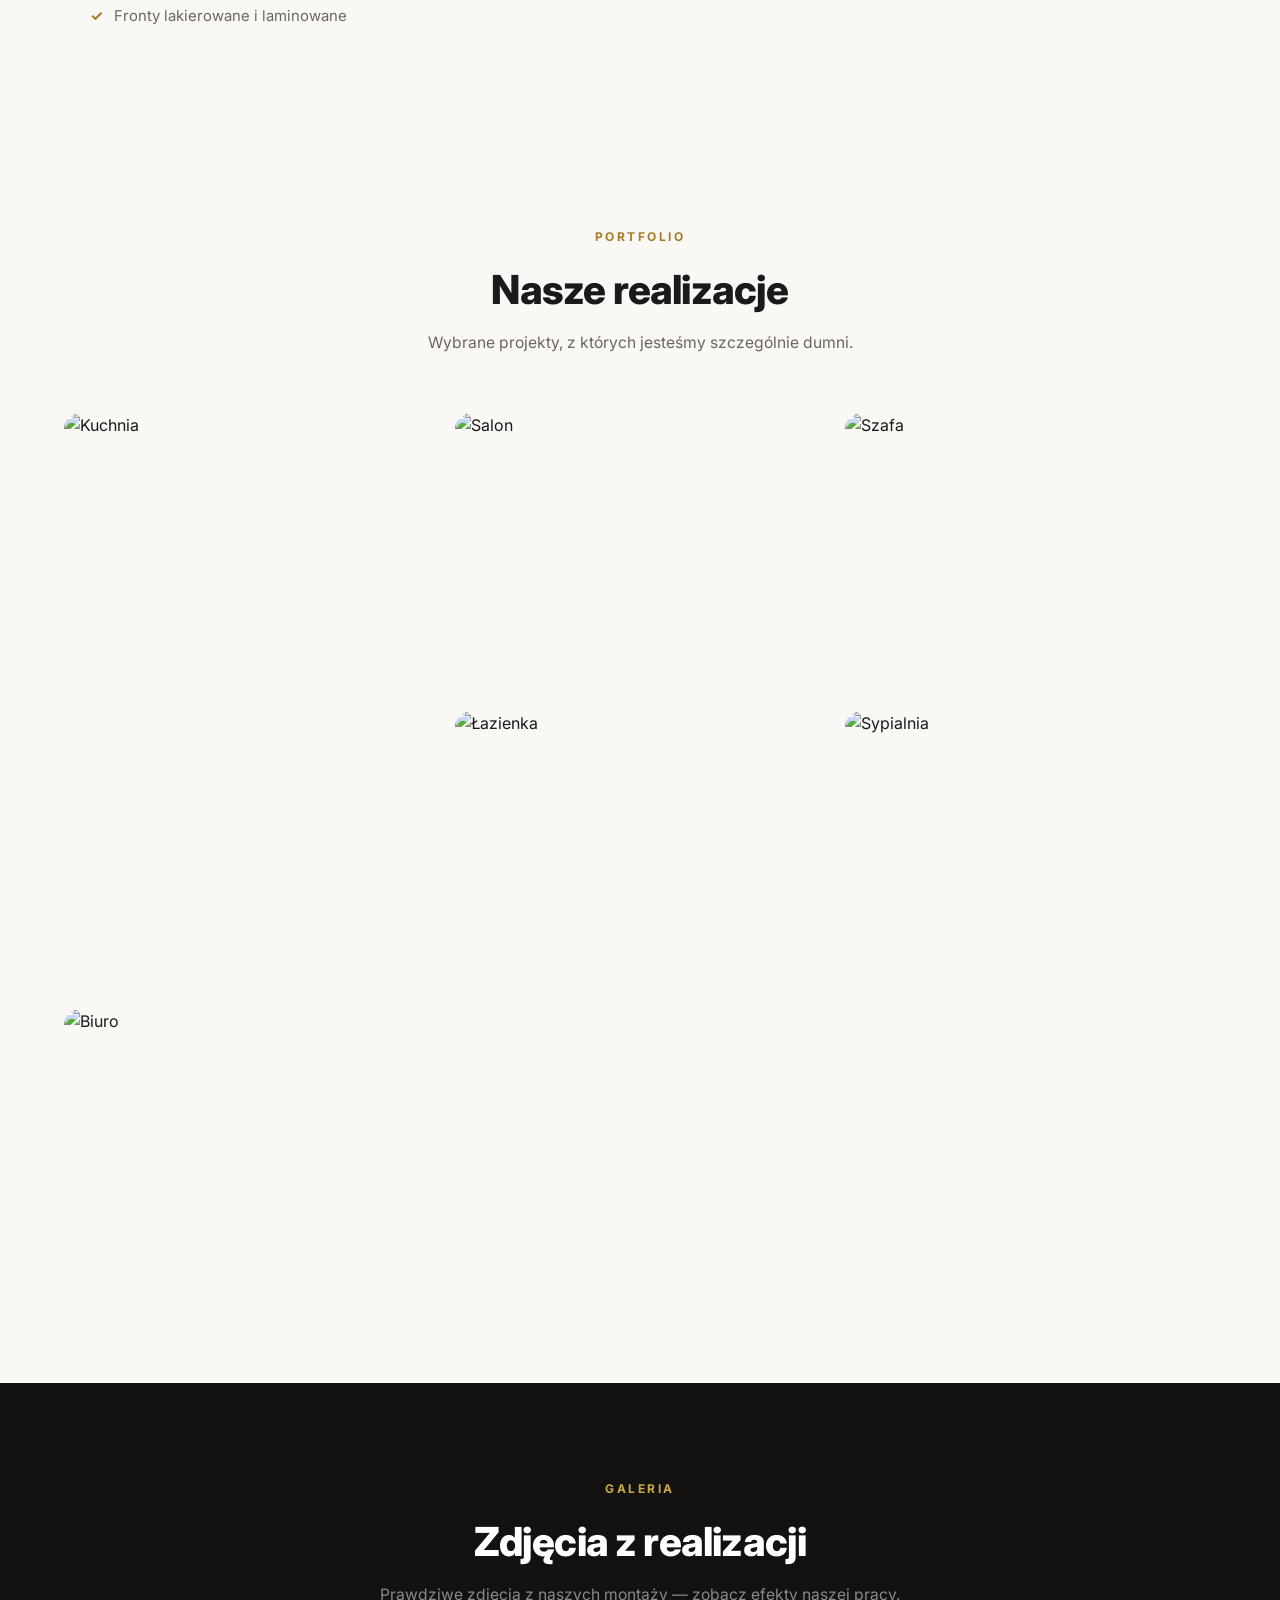
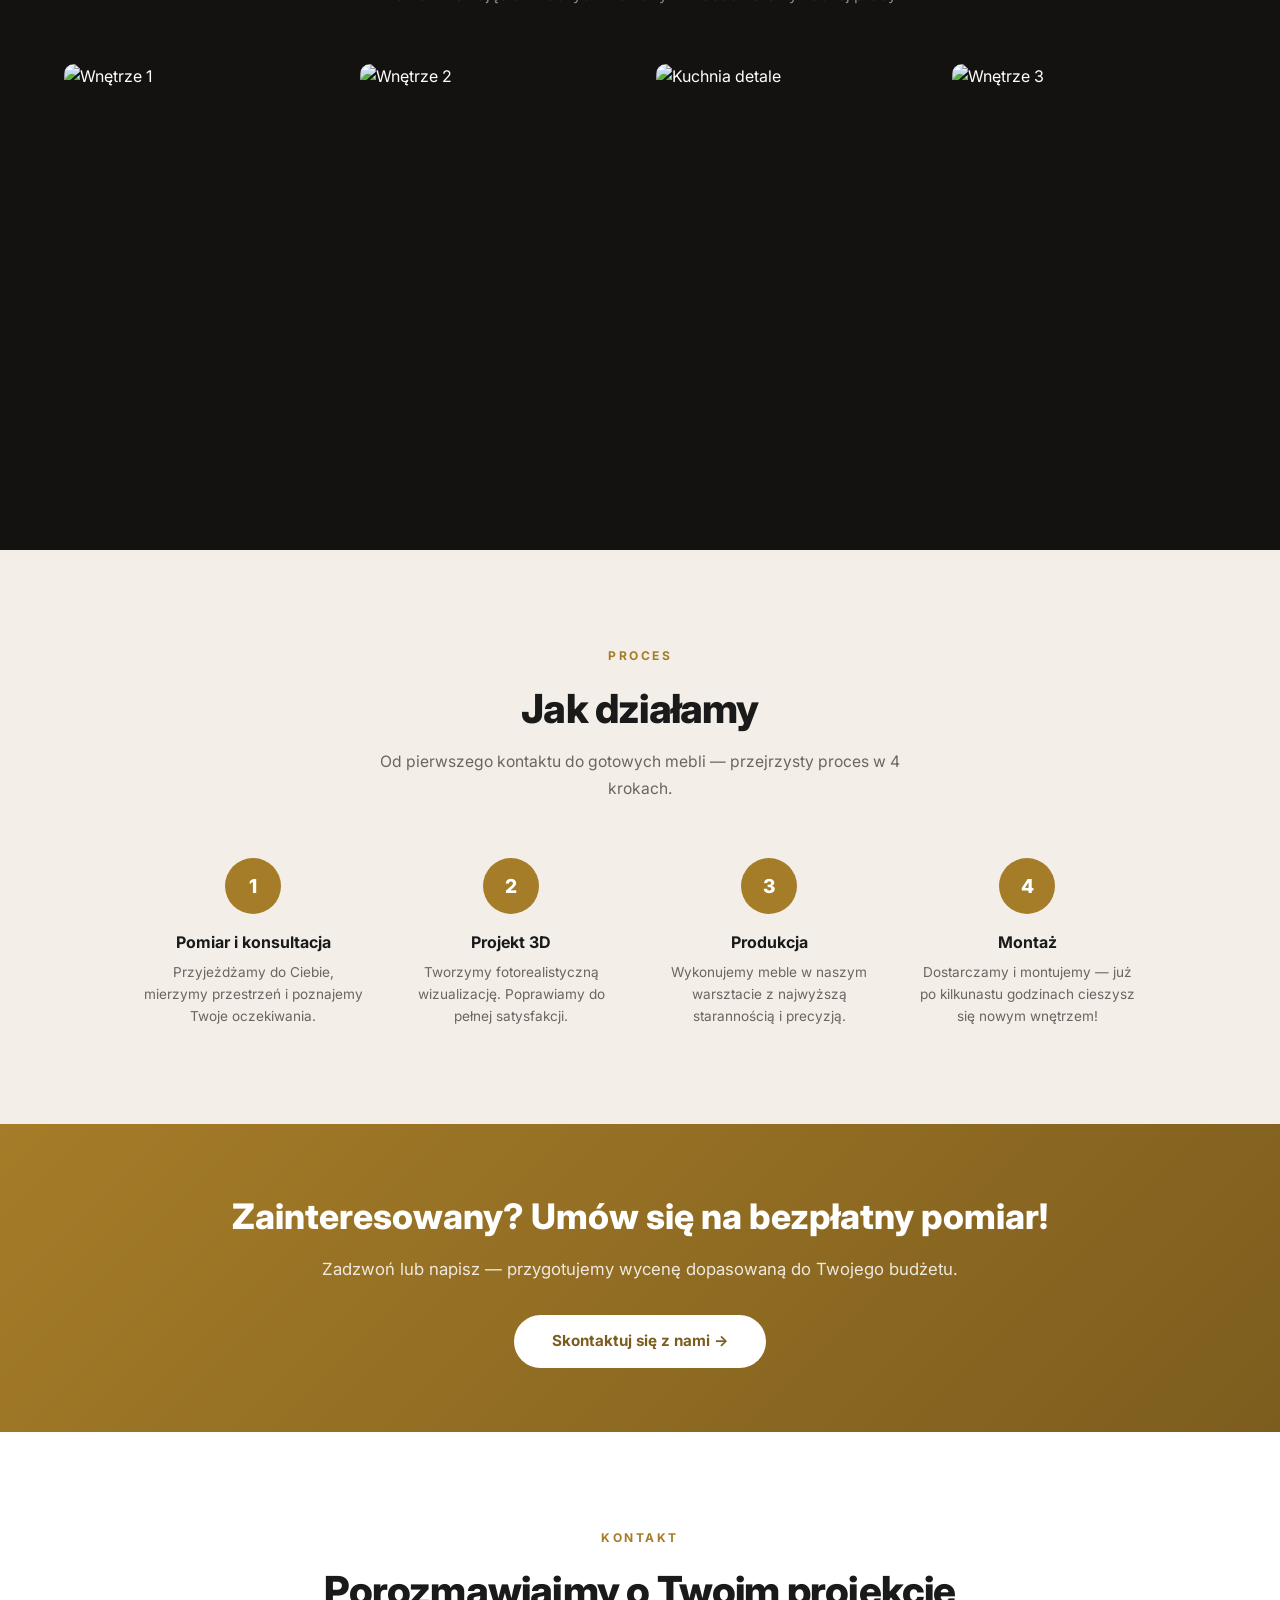
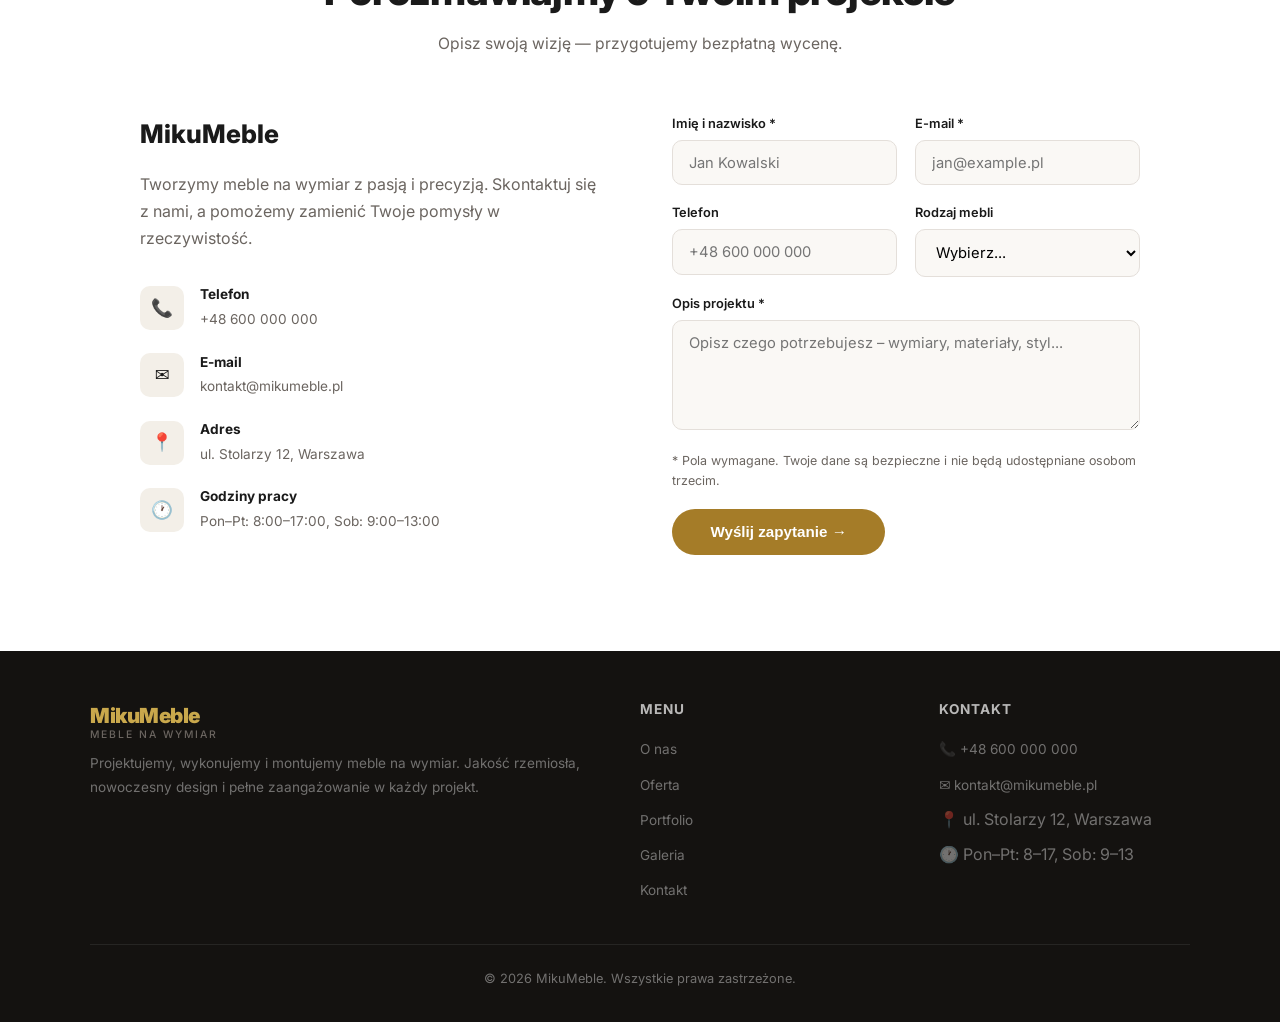
==== commit 83973fe4: "Add content inspired by kuchniekarpackie.pl: detailed service sections, materials, CTA band, footer " ====
--- a/docs/index.html
+++ b/docs/index.html
@@ -38,7 +38,7 @@
       display: flex; align-items: center; justify-content: space-between;
       padding: 0 clamp(1.25rem, 5vw, 4rem); height: 68px;
     }
-    .logo { font-weight: 900; font-size: 1.35rem; color: var(--primary); letter-spacing: -.5px; }
+    .logo { font-weight: 900; font-size: 1.35rem; color: var(--primary); letter-spacing: -.5px; text-decoration: none; }
     .logo small { font-weight: 500; font-size: .65rem; color: var(--text-muted); display: block; letter-spacing: 2px; text-transform: uppercase; line-height: 1; margin-top: -2px; }
     .nav-links { display: flex; gap: 2rem; list-style: none; align-items: center; }
     .nav-links a { text-decoration: none; color: var(--text-muted); font-size: .88rem; font-weight: 500; transition: color .2s; }
@@ -48,6 +48,7 @@
       border-radius: 50px; font-weight: 600; transition: background .2s, transform .2s;
     }
     .nav-cta:hover { background: var(--primary-dark) !important; transform: translateY(-1px); }
+    .nav-phone { display: flex; align-items: center; gap: .4rem; color: var(--primary) !important; font-weight: 700; font-size: .92rem; }
 
     .hamburger { display: none; background: none; border: none; cursor: pointer; flex-direction: column; gap: 5px; padding: 4px; }
     .hamburger span { display: block; width: 22px; height: 2px; background: var(--text); border-radius: 2px; transition: .3s; }
@@ -57,9 +58,7 @@
       min-height: 100vh; display: grid; grid-template-columns: 1fr 1fr; align-items: center;
       padding: 68px 0 0; overflow: hidden;
     }
-    .hero-content {
-      padding: clamp(2rem, 6vw, 6rem) clamp(1.5rem, 5vw, 5rem);
-    }
+    .hero-content { padding: clamp(2rem, 6vw, 6rem) clamp(1.5rem, 5vw, 5rem); }
     .hero-badge {
       display: inline-flex; align-items: center; gap: .5rem;
       background: var(--bg-warm); border: 1px solid var(--border);
@@ -88,12 +87,8 @@
     .hero-stat strong { display: block; font-size: 1.6rem; font-weight: 800; color: var(--primary); }
     .hero-stat span { font-size: .8rem; color: var(--text-muted); font-weight: 500; }
 
-    .hero-visual {
-      position: relative; height: 100%; min-height: 500px;
-    }
-    .hero-img-main {
-      width: 100%; height: 100%; object-fit: cover;
-    }
+    .hero-visual { position: relative; height: 100%; min-height: 500px; }
+    .hero-img-main { width: 100%; height: 100%; object-fit: cover; }
     .hero-img-float {
       position: absolute; bottom: 3rem; left: -3rem; width: 220px; height: 160px; object-fit: cover;
       border-radius: var(--radius); box-shadow: var(--shadow-lg); border: 4px solid #fff;
@@ -105,11 +100,21 @@
     section { padding: clamp(4rem, 8vw, 6rem) clamp(1.25rem, 5vw, 4rem); }
     .section-label { text-transform: uppercase; font-size: .75rem; font-weight: 700; letter-spacing: 2.5px; color: var(--primary); margin-bottom: .75rem; text-align: center; }
     .section-title { text-align: center; font-size: clamp(1.8rem, 3.5vw, 2.5rem); font-weight: 800; margin-bottom: .5rem; letter-spacing: -.02em; }
-    .section-subtitle { text-align: center; color: var(--text-muted); margin-bottom: 3.5rem; max-width: 520px; margin-inline: auto; font-size: .98rem; }
+    .section-subtitle { text-align: center; color: var(--text-muted); margin-bottom: 3.5rem; max-width: 580px; margin-inline: auto; font-size: .98rem; line-height: 1.7; }
+
+    /* ── ABOUT BANNER ── */
+    .about-banner {
+      display: grid; grid-template-columns: 1fr 1fr; gap: 4rem; align-items: center;
+      max-width: 1100px; margin: 0 auto;
+    }
+    .about-banner img { width: 100%; border-radius: var(--radius); box-shadow: var(--shadow); }
+    .about-text h2 { font-size: clamp(1.6rem, 3vw, 2.2rem); font-weight: 800; margin-bottom: 1rem; letter-spacing: -.01em; }
+    .about-text p { color: var(--text-muted); margin-bottom: 1rem; line-height: 1.75; font-size: .95rem; }
+    .about-text .btn-primary { margin-top: .5rem; }
 
     /* ── FEATURES ── */
     .features { background: var(--bg-warm); }
-    .features-grid { display: grid; grid-template-columns: repeat(auto-fit, minmax(280px, 1fr)); gap: 1.5rem; max-width: 1100px; margin: 0 auto; }
+    .features-grid { display: grid; grid-template-columns: repeat(auto-fit, minmax(240px, 1fr)); gap: 1.5rem; max-width: 1100px; margin: 0 auto; }
     .feature-card {
       background: var(--surface); border: 1px solid var(--border);
       border-radius: var(--radius); padding: 2rem; transition: all .3s;
@@ -121,8 +126,22 @@
       display: flex; align-items: center; justify-content: center;
       font-size: 1.5rem; margin-bottom: 1.25rem;
     }
-    .feature-card h3 { font-size: 1.1rem; margin-bottom: .5rem; font-weight: 700; }
-    .feature-card p { color: var(--text-muted); font-size: .9rem; line-height: 1.6; }
+    .feature-card h3 { font-size: 1.05rem; margin-bottom: .5rem; font-weight: 700; }
+    .feature-card p { color: var(--text-muted); font-size: .88rem; line-height: 1.65; }
+
+    /* ── SERVICES / KOMPLETNY PROJEKT ── */
+    .services-split {
+      display: grid; grid-template-columns: 1fr 1fr; gap: 4rem; align-items: center;
+      max-width: 1100px; margin: 0 auto;
+    }
+    .services-split.reverse { direction: rtl; }
+    .services-split.reverse > * { direction: ltr; }
+    .services-text h3 { font-size: 1.5rem; font-weight: 800; margin-bottom: 1rem; }
+    .services-text p { color: var(--text-muted); line-height: 1.75; font-size: .93rem; margin-bottom: 1rem; }
+    .services-text ul { list-style: none; margin-top: 1rem; }
+    .services-text ul li { padding: .4rem 0; padding-left: 1.5rem; position: relative; color: var(--text-muted); font-size: .93rem; }
+    .services-text ul li::before { content: '✓'; position: absolute; left: 0; color: var(--primary); font-weight: 700; }
+    .services-img { width: 100%; border-radius: var(--radius); box-shadow: var(--shadow); }
 
     /* ── PORTFOLIO ── */
     .portfolio-grid { display: grid; grid-template-columns: repeat(3, 1fr); gap: 1.25rem; max-width: 1200px; margin: 0 auto; }
@@ -202,6 +221,19 @@
     }
     .process-step h3 { font-size: 1rem; font-weight: 700; margin-bottom: .4rem; }
     .process-step p { font-size: .85rem; color: var(--text-muted); max-width: 220px; margin: 0 auto; }
+
+    /* ── MATERIALS BANNER ── */
+    .materials-banner {
+      background: var(--dark); color: #fff; border-radius: var(--radius);
+      max-width: 1100px; margin: 0 auto; padding: 3.5rem; display: grid;
+      grid-template-columns: 1fr 1fr; gap: 3rem; align-items: center;
+    }
+    .materials-banner h3 { font-size: 1.6rem; font-weight: 800; margin-bottom: 1rem; }
+    .materials-banner p { color: rgba(255,255,255,.65); line-height: 1.75; font-size: .93rem; margin-bottom: .75rem; }
+    .materials-list { list-style: none; display: grid; grid-template-columns: 1fr 1fr; gap: .5rem .75rem; }
+    .materials-list li { color: rgba(255,255,255,.8); font-size: .88rem; padding-left: 1.3rem; position: relative; }
+    .materials-list li::before { content: '◆'; position: absolute; left: 0; color: var(--primary-light); font-size: .6rem; top: .3rem; }
+    .materials-img { width: 100%; border-radius: var(--radius-sm); }
 
     /* ── CONTACT ── */
     #kontakt { background: var(--surface); }
@@ -234,16 +266,43 @@
       transition: all .25s; align-self: flex-start;
     }
     .submit-btn:hover { background: var(--primary-dark); transform: translateY(-2px); box-shadow: 0 8px 24px rgba(165,124,40,.25); }
+    .form-note { font-size: .78rem; color: var(--text-muted); margin-top: -.25rem; }
     .form-success { display: none; text-align: center; padding: 3rem 1rem; }
     .form-success.show { display: block; }
     .form-success h3 { color: var(--primary); margin-bottom: .5rem; font-size: 1.3rem; }
 
+    /* ── CTA BAND ── */
+    .cta-band {
+      background: linear-gradient(135deg, var(--primary), var(--primary-dark));
+      text-align: center; padding: 4rem 2rem; color: #fff;
+    }
+    .cta-band h2 { font-size: clamp(1.6rem, 3vw, 2.2rem); font-weight: 800; margin-bottom: .75rem; }
+    .cta-band p { opacity: .85; margin-bottom: 2rem; font-size: 1.05rem; }
+    .cta-band .btn-white {
+      display: inline-flex; align-items: center; gap: .5rem;
+      padding: .9rem 2.4rem; background: #fff; color: var(--primary-dark);
+      border-radius: 50px; font-weight: 700; font-size: .95rem; text-decoration: none;
+      transition: all .25s;
+    }
+    .cta-band .btn-white:hover { transform: translateY(-2px); box-shadow: 0 8px 24px rgba(0,0,0,.2); }
+
     /* ── FOOTER ── */
     footer {
-      background: var(--dark); color: rgba(255,255,255,.5); text-align: center;
-      padding: 2.5rem 1rem; font-size: .82rem;
-    }
-    footer strong { color: var(--primary-light); }
+      background: var(--dark); color: rgba(255,255,255,.4); padding: 3rem 2rem 2rem;
+    }
+    .footer-grid {
+      display: grid; grid-template-columns: 2fr 1fr 1fr; gap: 3rem;
+      max-width: 1100px; margin: 0 auto; padding-bottom: 2rem;
+      border-bottom: 1px solid rgba(255,255,255,.08);
+    }
+    .footer-brand .logo { color: var(--primary-light); font-size: 1.3rem; }
+    .footer-brand p { margin-top: .75rem; font-size: .85rem; line-height: 1.7; color: rgba(255,255,255,.4); }
+    footer h4 { color: rgba(255,255,255,.7); font-size: .85rem; font-weight: 700; margin-bottom: 1rem; text-transform: uppercase; letter-spacing: 1px; }
+    .footer-links { list-style: none; }
+    .footer-links li { margin-bottom: .6rem; }
+    .footer-links a { color: rgba(255,255,255,.4); text-decoration: none; font-size: .85rem; transition: color .2s; }
+    .footer-links a:hover { color: var(--primary-light); }
+    .footer-bottom { max-width: 1100px; margin: 1.5rem auto 0; font-size: .8rem; text-align: center; }
 
     /* ── MOBILE ── */
     @media (max-width: 900px) {
@@ -251,9 +310,12 @@
       .hero-visual { min-height: 350px; order: -1; }
       .hero-img-float { display: none; }
       .hero-stats { gap: 1.5rem; }
+      .about-banner, .services-split, .contact-grid { grid-template-columns: 1fr; gap: 2rem; }
+      .services-split.reverse { direction: ltr; }
       .portfolio-grid { grid-template-columns: 1fr 1fr; }
       .portfolio-item.tall { grid-row: auto; aspect-ratio: 4/3; }
-      .contact-grid { grid-template-columns: 1fr; gap: 2.5rem; }
+      .materials-banner { grid-template-columns: 1fr; padding: 2.5rem; }
+      .footer-grid { grid-template-columns: 1fr; gap: 2rem; }
     }
     @media (max-width: 640px) {
       .nav-links {
@@ -267,6 +329,7 @@
       .portfolio-grid { grid-template-columns: 1fr; }
       .form-row { grid-template-columns: 1fr; }
       .gallery-thumb { flex: 0 0 220px; }
+      .materials-list { grid-template-columns: 1fr; }
     }
 
     /* ── SCROLL ANIMATIONS ── */
@@ -278,13 +341,15 @@
 
 <!-- NAV -->
 <nav>
-  <div class="logo">MikuMeble<small>meble na wymiar</small></div>
+  <a href="#" class="logo">MikuMeble<small>meble na wymiar</small></a>
   <ul class="nav-links" id="navLinks">
     <li><a href="#o-nas">O nas</a></li>
+    <li><a href="#oferta">Oferta</a></li>
     <li><a href="#portfolio">Portfolio</a></li>
     <li><a href="#galeria">Galeria</a></li>
     <li><a href="#proces">Jak działamy</a></li>
-    <li><a href="#kontakt" class="nav-cta">Kontakt</a></li>
+    <li><a href="tel:+48600000000" class="nav-phone">📞 600 000 000</a></li>
+    <li><a href="#kontakt" class="nav-cta">Bezpłatna wycena</a></li>
   </ul>
   <button class="hamburger" id="hamburger" aria-label="Menu">
     <span></span><span></span><span></span>
@@ -296,9 +361,9 @@
   <div class="hero-content">
     <div class="hero-badge">Przyjmujemy zamówienia</div>
     <h1>Tworzymy meble,<br>które <span>opowiadają<br>Twoją historię</span></h1>
-    <p class="hero-desc">Projektujemy, wykonujemy i montujemy meble na wymiar. Od wizji po gotowe wnętrze — dbamy o każdy detal.</p>
+    <p class="hero-desc">Projektujemy, wykonujemy i montujemy meble na wymiar. Od wizji po gotowe wnętrze — dbamy o każdy detal, a każdorazowe zmiany nie są dla nas żadnym problemem.</p>
     <div class="hero-actions">
-      <a href="#kontakt" class="btn-primary">Zapytaj o wycenę &rarr;</a>
+      <a href="#kontakt" class="btn-primary">Umów się na pomiar &rarr;</a>
       <a href="#galeria" class="btn-secondary">Zobacz realizacje</a>
     </div>
     <div class="hero-stats">
@@ -314,30 +379,80 @@
 </section>
 
 <!-- O NAS -->
-<section id="o-nas" class="features">
+<section id="o-nas">
+  <div class="about-banner reveal">
+    <img src="https://images.unsplash.com/photo-1600607687939-ce8a6c25118c?w=600&h=500&fit=crop" alt="Warsztat meblarski">
+    <div class="about-text">
+      <h2>Nowoczesne meble<br>dla Twojego domu</h2>
+      <p>Oferujemy wysokiej jakości meble na wymiar. Wykonujemy meble w stylu klasycznym, modernistycznym, skandynawskim, rustykalnym i innych — w zależności od potrzeb i preferencji klienta.</p>
+      <p>Podczas całego procesu realizacji — od zamówienia, przez tworzenie projektu, aż do montażu — jesteśmy do dyspozycji zamawiającego. Dla nas liczy się idealne wnętrze oraz zadowolony klient!</p>
+      <a href="#kontakt" class="btn-primary">Porozmawiajmy &rarr;</a>
+    </div>
+  </div>
+</section>
+
+<!-- DLACZEGO MY -->
+<section class="features">
   <div class="section-label">Dlaczego my</div>
-  <h2 class="section-title">Meble z pasją i precyzją</h2>
+  <h2 class="section-title">Jakość, styl i precyzja</h2>
   <p class="section-subtitle">Łączymy rzemiosło z nowoczesnym designem, tworząc przestrzenie dopasowane do Twojego życia.</p>
   <div class="features-grid">
     <div class="feature-card reveal">
       <div class="feature-icon">📐</div>
       <h3>Indywidualny projekt</h3>
-      <p>Każdy mebel projektujemy od zera, idealnie dopasowując go do Twojej przestrzeni i stylu życia.</p>
+      <p>Każdy mebel projektujemy od zera. Efektem jest fotorealistyczny projekt 3D z uwzględnieniem wszystkich szczegółów i oświetlenia.</p>
     </div>
     <div class="feature-card reveal">
       <div class="feature-icon">🪵</div>
-      <h3>Premium materiały</h3>
-      <p>Pracujemy wyłącznie z certyfikowanymi materiałami najwyższej jakości od sprawdzonych dostawców.</p>
+      <h3>Sprawdzone materiały</h3>
+      <p>Pracujemy wyłącznie z certyfikowanymi materiałami i podzespołami najwyższej jakości od sprawdzonych dostawców.</p>
     </div>
     <div class="feature-card reveal">
       <div class="feature-icon">🔧</div>
-      <h3>Precyzyjny montaż</h3>
-      <p>Nasz doświadczony zespół montażowy gwarantuje perfekcyjne wykończenie i dbałość o każdy detal.</p>
+      <h3>Perfekcyjny montaż</h3>
+      <p>Zwracamy szczególną uwagę na idealne przyleganie, równe odstępy i kompensację nierówności ścian — by całość wyglądała perfekcyjnie.</p>
     </div>
     <div class="feature-card reveal">
       <div class="feature-icon">🎨</div>
       <h3>Wizualizacja 3D</h3>
-      <p>Zobaczysz swoje meble jeszcze przed produkcją dzięki fotorealistycznym wizualizacjom.</p>
+      <p>Zobaczysz swoje meble jeszcze przed produkcją. Projekt poprawiamy do uzyskania Twojej pełnej satysfakcji!</p>
+    </div>
+  </div>
+</section>
+
+<!-- OFERTA - KOMPLETNY PROJEKT -->
+<section id="oferta">
+  <div class="services-split reveal">
+    <img class="services-img" src="https://images.unsplash.com/photo-1556909114-f6e7ad7d3136?w=600&h=450&fit=crop" alt="Kompletny projekt kuchni">
+    <div class="services-text">
+      <h3>Kompletny projekt wnętrza</h3>
+      <p>Projektowanie wnętrza, rozmieszczenie szafek oraz sprzętów AGD to proces, który ma bezpośredni wpływ na późniejszą wygodę użytkowania. Rozumiemy to doskonale, dlatego zwracamy szczególną uwagę na ten etap.</p>
+      <p>Możemy stworzyć projekt całkowicie sami lub wspólnie z Tobą — Ty decydujesz!</p>
+      <ul>
+        <li>Pomiar w Twoim domu</li>
+        <li>Fotorealistyczna wizualizacja 3D</li>
+        <li>Poprawki do pełnej satysfakcji</li>
+        <li>Dobór materiałów i kolorystyki</li>
+      </ul>
+    </div>
+  </div>
+</section>
+
+<!-- SPRAWDZONE MATERIAŁY -->
+<section>
+  <div class="services-split reverse reveal">
+    <img class="services-img" src="https://images.unsplash.com/photo-1618220179428-22790b461013?w=600&h=450&fit=crop" alt="Materiały meblowe">
+    <div class="services-text">
+      <h3>Sprawdzone materiały i podzespoły</h3>
+      <p>Stosujemy wyłącznie komponenty renomowanych producentów, które gwarantują trwałość i bezpieczeństwo na lata. Każdy element dobieramy pod kątem wytrzymałości i estetyki.</p>
+      <ul>
+        <li>Płyty meblowe klasy E1</li>
+        <li>Okucia i prowadnice premium</li>
+        <li>Blaty z kamienia i drewna</li>
+        <li>Systemy cichy domyk</li>
+        <li>Oświetlenie LED</li>
+        <li>Fronty lakierowane i laminowane</li>
+      </ul>
     </div>
   </div>
 </section>
@@ -345,8 +460,8 @@
 <!-- PORTFOLIO -->
 <section id="portfolio">
   <div class="section-label">Portfolio</div>
-  <h2 class="section-title">Wybrane realizacje</h2>
-  <p class="section-subtitle">Projekty, z których jesteśmy szczególnie dumni.</p>
+  <h2 class="section-title">Nasze realizacje</h2>
+  <p class="section-subtitle">Wybrane projekty, z których jesteśmy szczególnie dumni.</p>
   <div class="portfolio-grid">
     <div class="portfolio-item tall reveal">
       <img src="https://images.unsplash.com/photo-1556909114-f6e7ad7d3136?w=600&h=900&fit=crop" alt="Kuchnia">
@@ -405,36 +520,16 @@
   <h2 class="section-title">Zdjęcia z realizacji</h2>
   <p class="section-subtitle">Prawdziwe zdjęcia z naszych montaży — zobacz efekty naszej pracy.</p>
   <div class="gallery-track" id="galleryTrack">
-    <div class="gallery-thumb" data-idx="0">
-      <img src="https://images.unsplash.com/photo-1600585154340-be6161a56a0c?w=500&h=670&fit=crop" alt="Wnętrze 1">
-    </div>
-    <div class="gallery-thumb" data-idx="1">
-      <img src="https://images.unsplash.com/photo-1600210492486-724fe5c67fb0?w=500&h=670&fit=crop" alt="Wnętrze 2">
-    </div>
-    <div class="gallery-thumb" data-idx="2">
-      <img src="https://images.unsplash.com/photo-1556909114-f6e7ad7d3136?w=500&h=670&fit=crop" alt="Kuchnia detale">
-    </div>
-    <div class="gallery-thumb" data-idx="3">
-      <img src="https://images.unsplash.com/photo-1616486338812-3dadae4b4ace?w=500&h=670&fit=crop" alt="Wnętrze 3">
-    </div>
-    <div class="gallery-thumb" data-idx="4">
-      <img src="https://images.unsplash.com/photo-1618220179428-22790b461013?w=500&h=670&fit=crop" alt="Łazienka detale">
-    </div>
-    <div class="gallery-thumb" data-idx="5">
-      <img src="https://images.unsplash.com/photo-1595428774223-ef52624120d2?w=500&h=670&fit=crop" alt="Garderoba detale">
-    </div>
-    <div class="gallery-thumb" data-idx="6">
-      <img src="https://images.unsplash.com/photo-1631679706909-1844bbd07221?w=500&h=670&fit=crop" alt="Sypialnia detale">
-    </div>
-    <div class="gallery-thumb" data-idx="7">
-      <img src="https://images.unsplash.com/photo-1555041469-a586c61ea9bc?w=500&h=670&fit=crop" alt="Salon detale">
-    </div>
-    <div class="gallery-thumb" data-idx="8">
-      <img src="https://images.unsplash.com/photo-1600585154526-990dced4db0d?w=500&h=670&fit=crop" alt="Wnętrze 4">
-    </div>
-    <div class="gallery-thumb" data-idx="9">
-      <img src="https://images.unsplash.com/photo-1532372576444-dda954194ad0?w=500&h=670&fit=crop" alt="Biuro detale">
-    </div>
+    <div class="gallery-thumb" data-idx="0"><img src="https://images.unsplash.com/photo-1600585154340-be6161a56a0c?w=500&h=670&fit=crop" alt="Wnętrze 1"></div>
+    <div class="gallery-thumb" data-idx="1"><img src="https://images.unsplash.com/photo-1600210492486-724fe5c67fb0?w=500&h=670&fit=crop" alt="Wnętrze 2"></div>
+    <div class="gallery-thumb" data-idx="2"><img src="https://images.unsplash.com/photo-1556909114-f6e7ad7d3136?w=500&h=670&fit=crop" alt="Kuchnia detale"></div>
+    <div class="gallery-thumb" data-idx="3"><img src="https://images.unsplash.com/photo-1616486338812-3dadae4b4ace?w=500&h=670&fit=crop" alt="Wnętrze 3"></div>
+    <div class="gallery-thumb" data-idx="4"><img src="https://images.unsplash.com/photo-1618220179428-22790b461013?w=500&h=670&fit=crop" alt="Łazienka detale"></div>
+    <div class="gallery-thumb" data-idx="5"><img src="https://images.unsplash.com/photo-1595428774223-ef52624120d2?w=500&h=670&fit=crop" alt="Garderoba detale"></div>
+    <div class="gallery-thumb" data-idx="6"><img src="https://images.unsplash.com/photo-1631679706909-1844bbd07221?w=500&h=670&fit=crop" alt="Sypialnia detale"></div>
+    <div class="gallery-thumb" data-idx="7"><img src="https://images.unsplash.com/photo-1555041469-a586c61ea9bc?w=500&h=670&fit=crop" alt="Salon detale"></div>
+    <div class="gallery-thumb" data-idx="8"><img src="https://images.unsplash.com/photo-1600585154526-990dced4db0d?w=500&h=670&fit=crop" alt="Wnętrze 4"></div>
+    <div class="gallery-thumb" data-idx="9"><img src="https://images.unsplash.com/photo-1532372576444-dda954194ad0?w=500&h=670&fit=crop" alt="Biuro detale"></div>
   </div>
 </section>
 
@@ -454,25 +549,32 @@
   <div class="process-steps">
     <div class="process-step reveal">
       <div class="step-num">1</div>
-      <h3>Konsultacja</h3>
-      <p>Poznajemy Twoje potrzeby, mierzymy przestrzeń i doradzamy rozwiązania.</p>
+      <h3>Pomiar i konsultacja</h3>
+      <p>Przyjeżdżamy do Ciebie, mierzymy przestrzeń i poznajemy Twoje oczekiwania.</p>
     </div>
     <div class="process-step reveal">
       <div class="step-num">2</div>
-      <h3>Projekt i wizualizacja</h3>
-      <p>Tworzymy projekt 3D, dobieramy materiały i uzgadniamy szczegóły.</p>
+      <h3>Projekt 3D</h3>
+      <p>Tworzymy fotorealistyczną wizualizację. Poprawiamy do pełnej satysfakcji.</p>
     </div>
     <div class="process-step reveal">
       <div class="step-num">3</div>
       <h3>Produkcja</h3>
-      <p>Wykonujemy meble w naszym warsztacie z najwyższą starannością.</p>
+      <p>Wykonujemy meble w naszym warsztacie z najwyższą starannością i precyzją.</p>
     </div>
     <div class="process-step reveal">
       <div class="step-num">4</div>
       <h3>Montaż</h3>
-      <p>Dostarczamy i montujemy meble, dbając o perfekcyjne wykończenie.</p>
-    </div>
-  </div>
+      <p>Dostarczamy i montujemy — już po kilkunastu godzinach cieszysz się nowym wnętrzem!</p>
+    </div>
+  </div>
+</section>
+
+<!-- CTA BAND -->
+<section class="cta-band">
+  <h2>Zainteresowany? Umów się na bezpłatny pomiar!</h2>
+  <p>Zadzwoń lub napisz — przygotujemy wycenę dopasowaną do Twojego budżetu.</p>
+  <a href="#kontakt" class="btn-white">Skontaktuj się z nami &rarr;</a>
 </section>
 
 <!-- KONTAKT -->
@@ -498,18 +600,18 @@
       </div>
       <div class="contact-detail">
         <div class="icon">🕐</div>
-        <div><strong>Godziny pracy</strong><span>Pon–Pt: 8:00–17:00</span></div>
+        <div><strong>Godziny pracy</strong><span>Pon–Pt: 8:00–17:00, Sob: 9:00–13:00</span></div>
       </div>
     </div>
     <div class="reveal">
       <form class="contact-form" id="contactForm">
         <div class="form-row">
           <div class="field">
-            <label for="name">Imię i nazwisko</label>
+            <label for="name">Imię i nazwisko *</label>
             <input type="text" id="name" name="name" required placeholder="Jan Kowalski">
           </div>
           <div class="field">
-            <label for="email">E-mail</label>
+            <label for="email">E-mail *</label>
             <input type="email" id="email" name="email" required placeholder="jan@example.pl">
           </div>
         </div>
@@ -533,9 +635,10 @@
           </div>
         </div>
         <div class="field">
-          <label for="message">Opis projektu</label>
+          <label for="message">Opis projektu *</label>
           <textarea id="message" name="message" required placeholder="Opisz czego potrzebujesz – wymiary, materiały, styl..."></textarea>
         </div>
+        <p class="form-note">* Pola wymagane. Twoje dane są bezpieczne i nie będą udostępniane osobom trzecim.</p>
         <button type="submit" class="submit-btn">Wyślij zapytanie &rarr;</button>
       </form>
       <div class="form-success" id="formSuccess">
@@ -547,11 +650,35 @@
 </section>
 
 <footer>
-  &copy; 2026 <strong>MikuMeble</strong>. Wszystkie prawa zastrzeżone.
+  <div class="footer-grid">
+    <div class="footer-brand">
+      <div class="logo">MikuMeble<small>meble na wymiar</small></div>
+      <p>Projektujemy, wykonujemy i montujemy meble na wymiar. Jakość rzemiosła, nowoczesny design i pełne zaangażowanie w każdy projekt.</p>
+    </div>
+    <div>
+      <h4>Menu</h4>
+      <ul class="footer-links">
+        <li><a href="#o-nas">O nas</a></li>
+        <li><a href="#oferta">Oferta</a></li>
+        <li><a href="#portfolio">Portfolio</a></li>
+        <li><a href="#galeria">Galeria</a></li>
+        <li><a href="#kontakt">Kontakt</a></li>
+      </ul>
+    </div>
+    <div>
+      <h4>Kontakt</h4>
+      <ul class="footer-links">
+        <li><a href="tel:+48600000000">📞 +48 600 000 000</a></li>
+        <li><a href="mailto:kontakt@mikumeble.pl">✉️ kontakt@mikumeble.pl</a></li>
+        <li>📍 ul. Stolarzy 12, Warszawa</li>
+        <li>🕐 Pon–Pt: 8–17, Sob: 9–13</li>
+      </ul>
+    </div>
+  </div>
+  <div class="footer-bottom">&copy; 2026 MikuMeble. Wszystkie prawa zastrzeżone.</div>
 </footer>
 
 <script>
-  // Mobile menu
   document.getElementById('hamburger').addEventListener('click', () => {
     document.getElementById('navLinks').classList.toggle('open');
   });
@@ -559,26 +686,22 @@
     a.addEventListener('click', () => document.getElementById('navLinks').classList.remove('open'));
   });
 
-  // Contact form
   document.getElementById('contactForm').addEventListener('submit', e => {
     e.preventDefault();
     document.getElementById('contactForm').style.display = 'none';
     document.getElementById('formSuccess').classList.add('show');
   });
 
-  // Scroll reveal
   const reveals = document.querySelectorAll('.reveal');
   const observer = new IntersectionObserver((entries) => {
     entries.forEach(e => { if (e.isIntersecting) { e.target.classList.add('visible'); observer.unobserve(e.target); } });
   }, { threshold: 0.15 });
   reveals.forEach(el => observer.observe(el));
 
-  // Gallery lightbox
   const thumbs = document.querySelectorAll('.gallery-thumb');
   const lightbox = document.getElementById('lightbox');
   const lightboxImg = document.getElementById('lightboxImg');
   let currentIdx = 0;
-
   const galleryImages = Array.from(thumbs).map(t => t.querySelector('img').src.replace(/w=\d+&h=\d+/, 'w=1200&h=1600'));
 
   thumbs.forEach(t => {
@@ -597,7 +720,6 @@
 
   document.getElementById('lightboxClose').addEventListener('click', closeLightbox);
   lightbox.addEventListener('click', e => { if (e.target === lightbox) closeLightbox(); });
-
   document.getElementById('lightboxPrev').addEventListener('click', e => {
     e.stopPropagation();
     currentIdx = (currentIdx - 1 + galleryImages.length) % galleryImages.length;
@@ -608,7 +730,6 @@
     currentIdx = (currentIdx + 1) % galleryImages.length;
     lightboxImg.src = galleryImages[currentIdx];
   });
-
   document.addEventListener('keydown', e => {
     if (!lightbox.classList.contains('open')) return;
     if (e.key === 'Escape') closeLightbox();
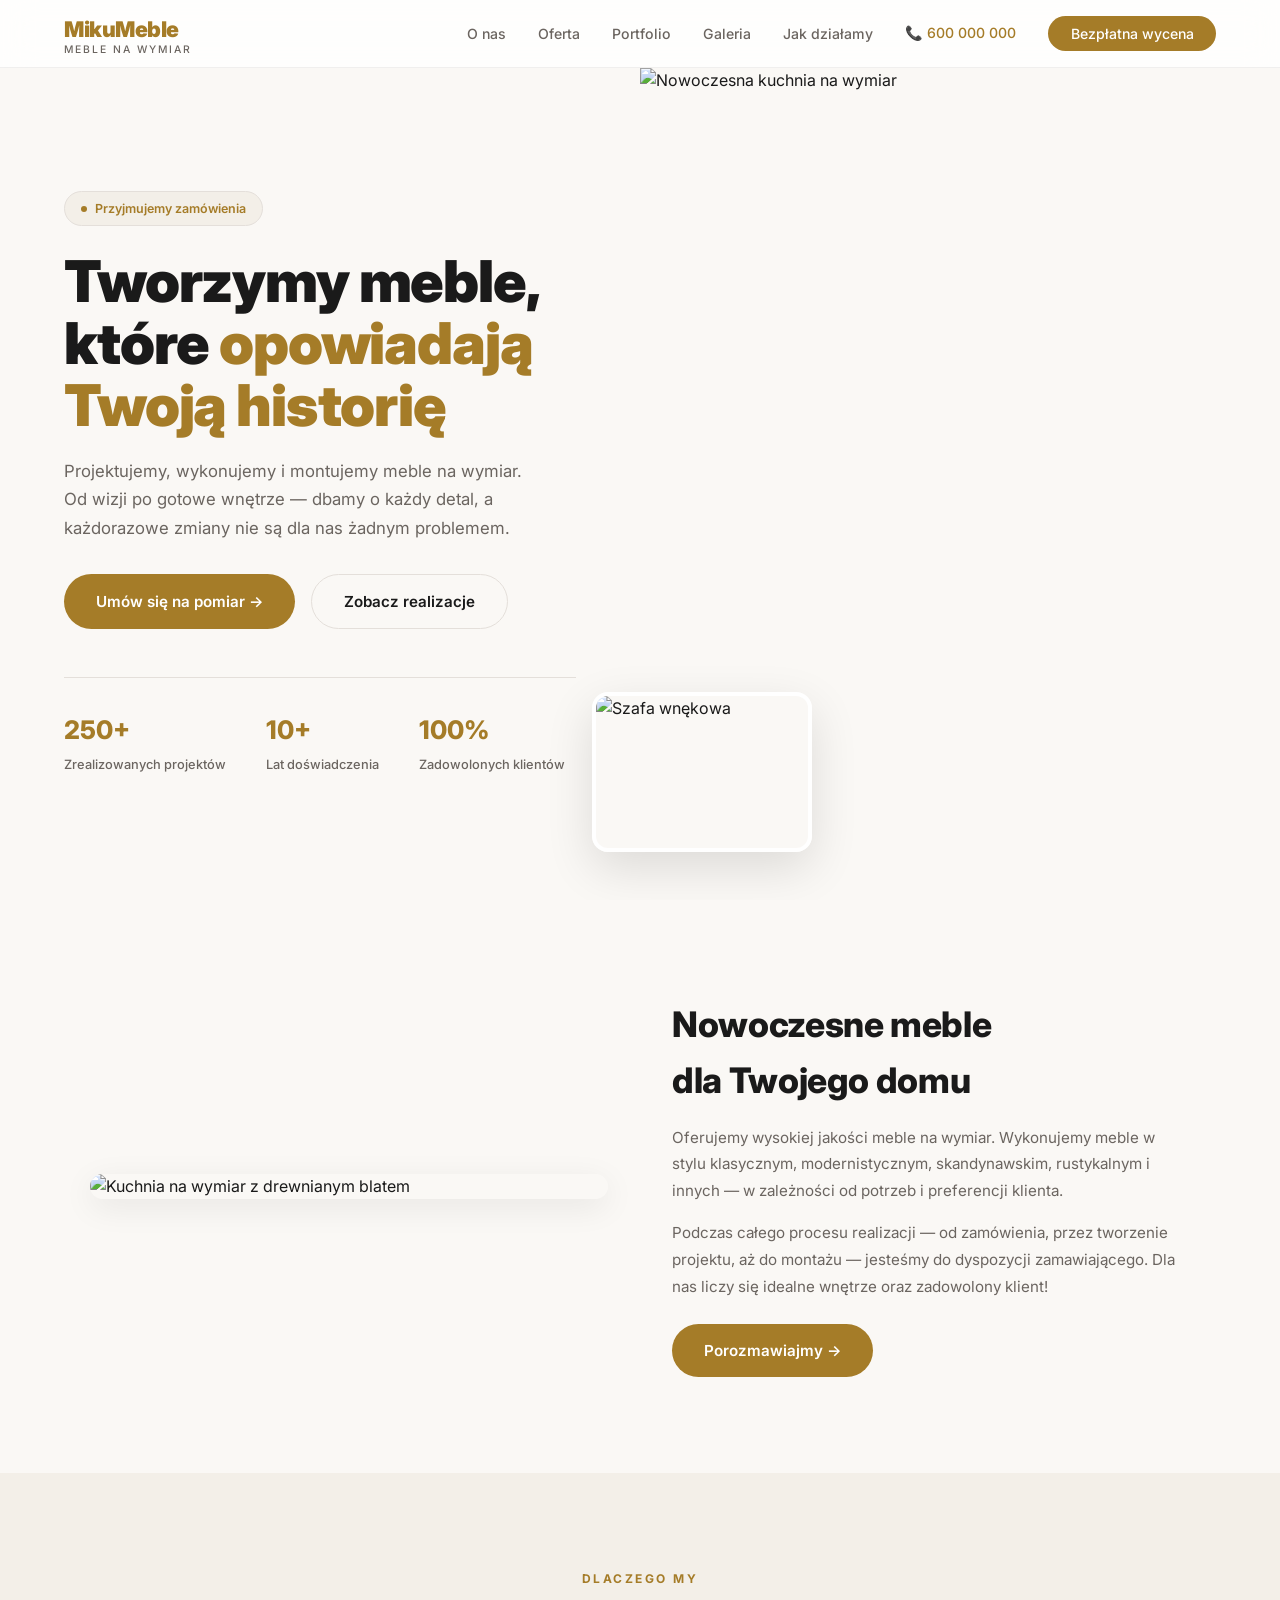
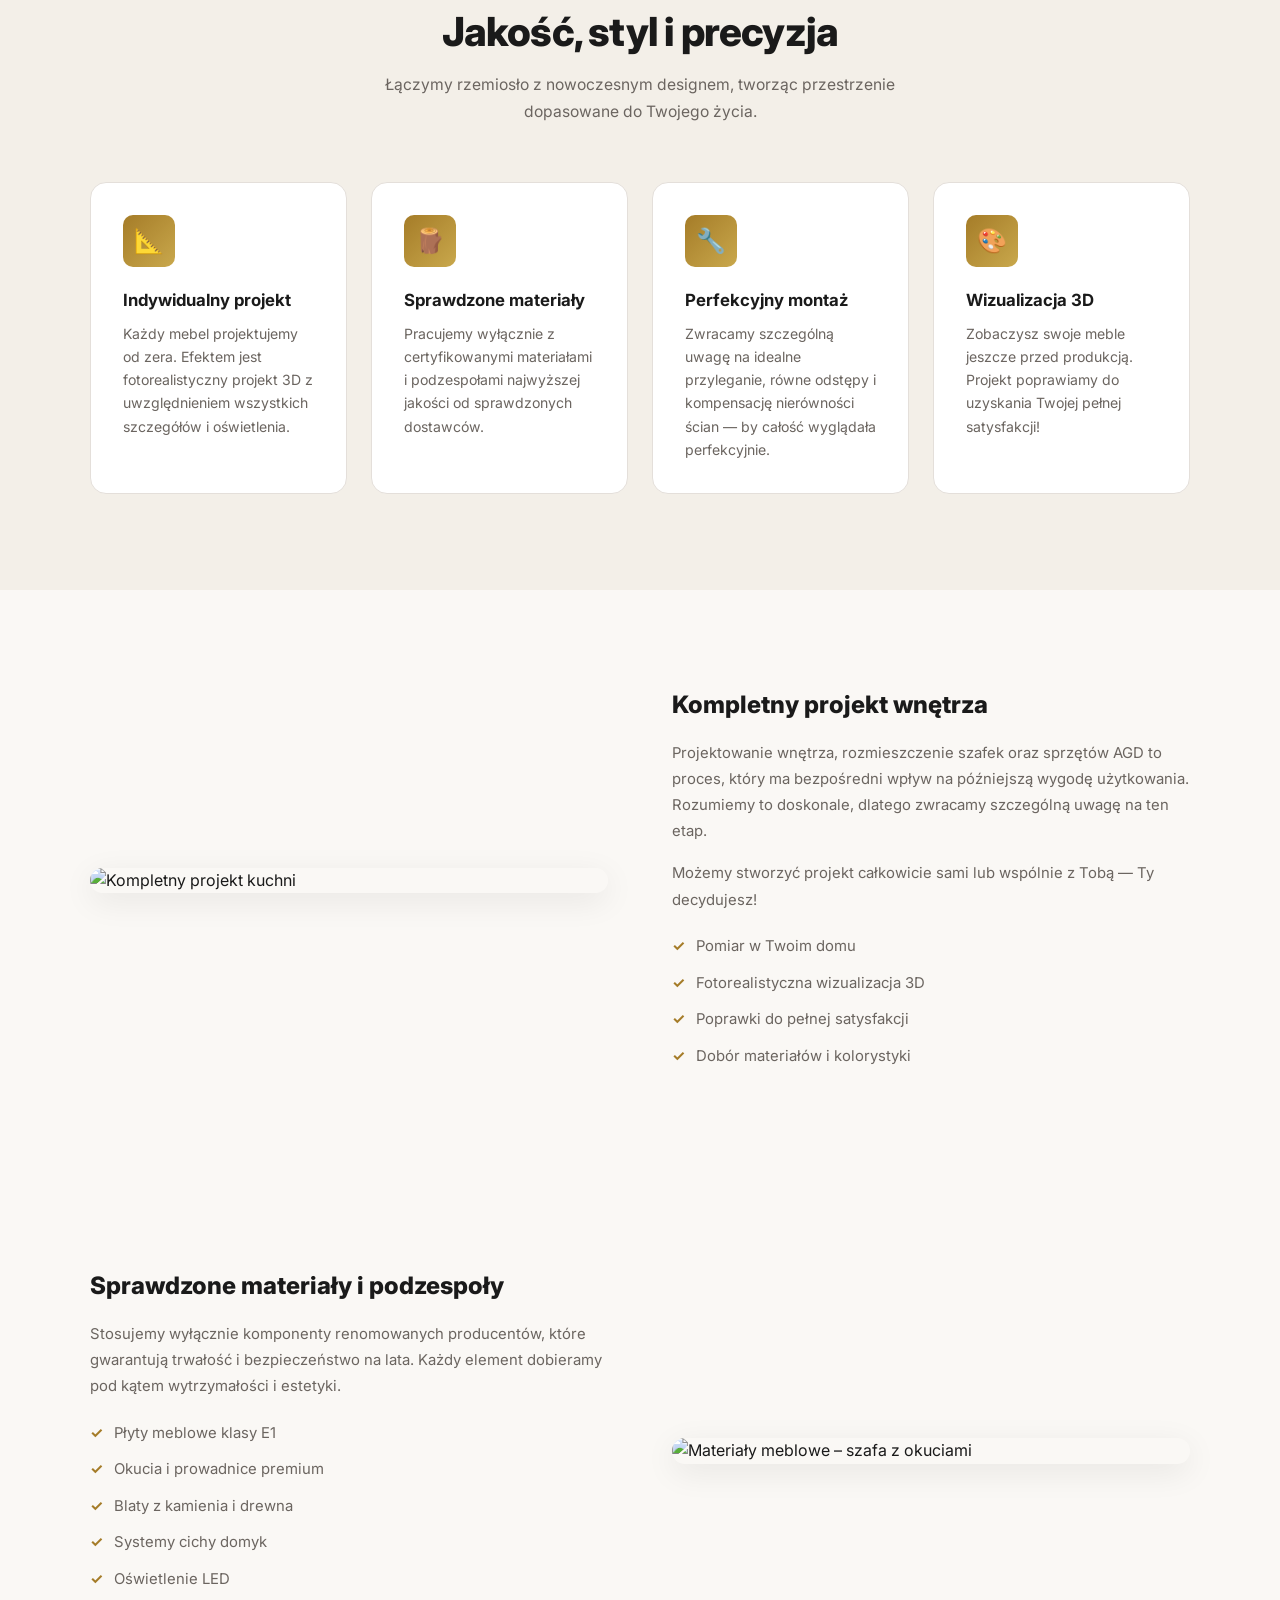
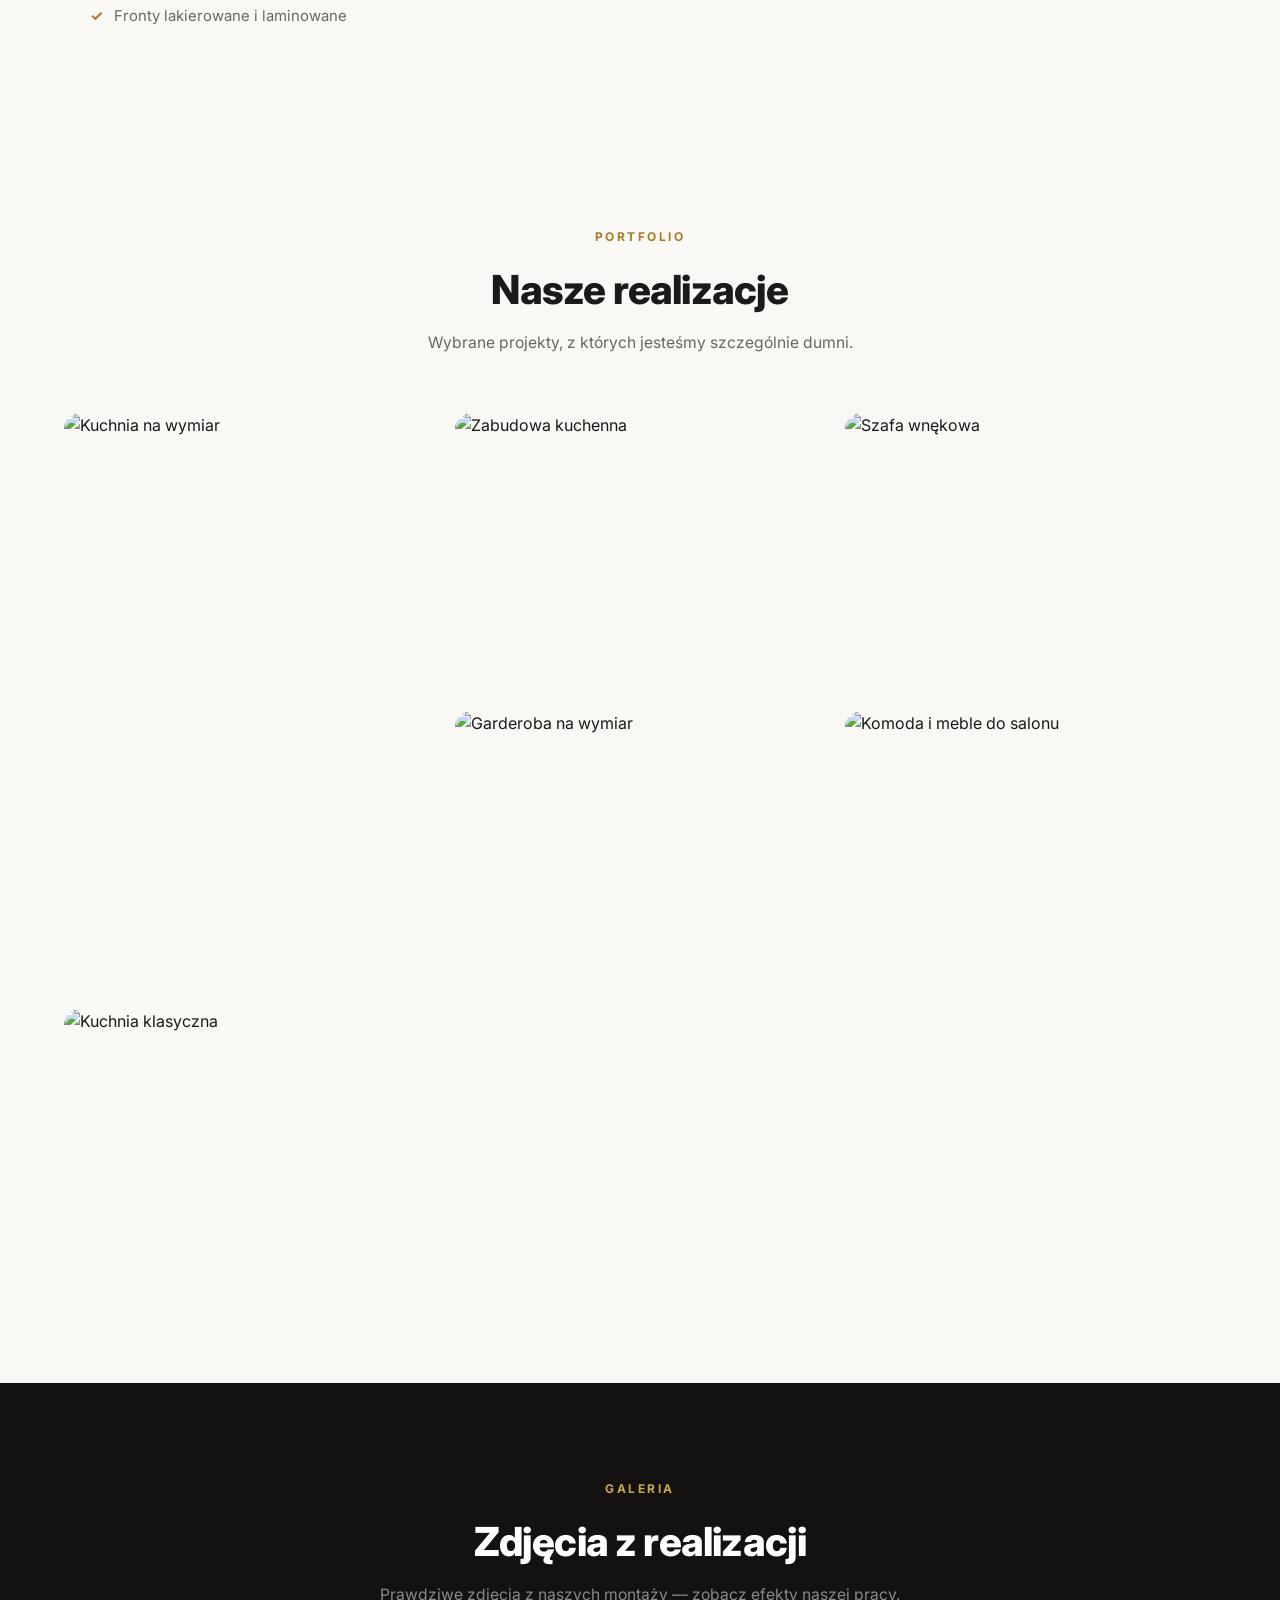
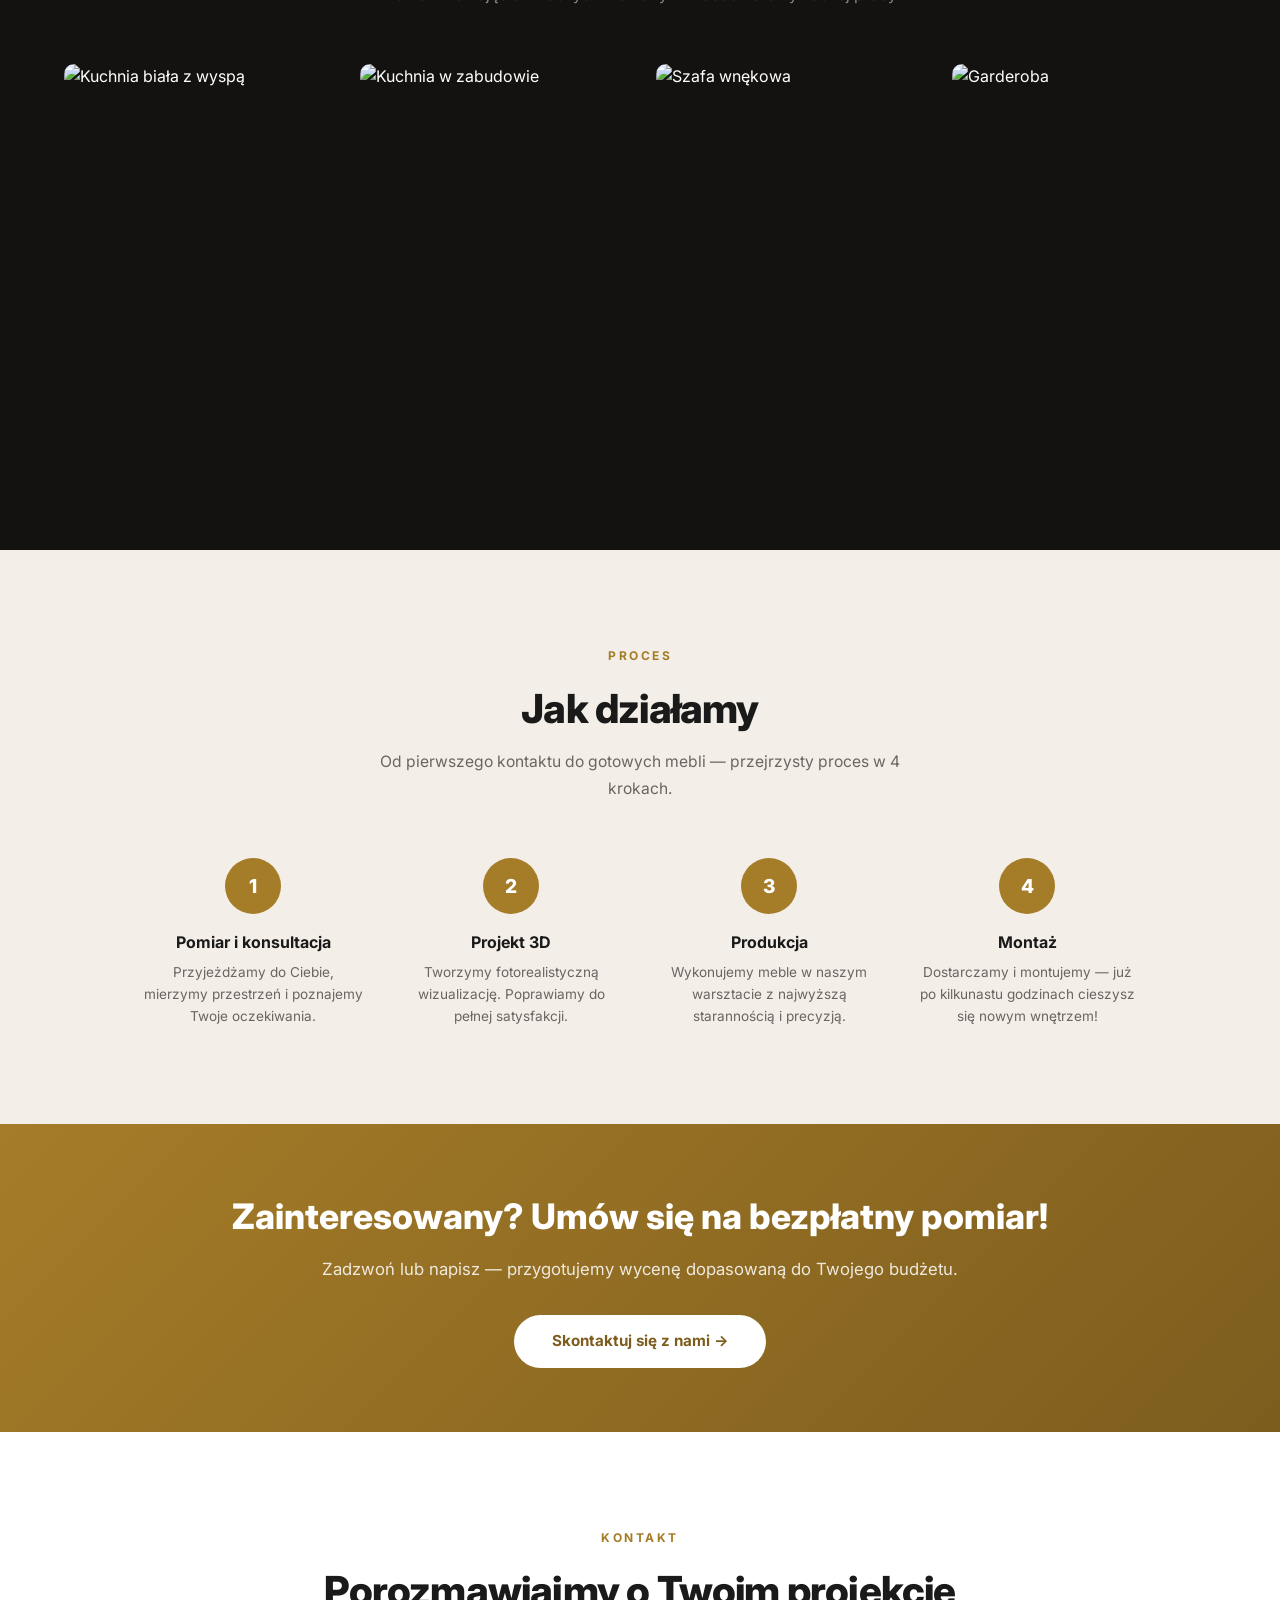
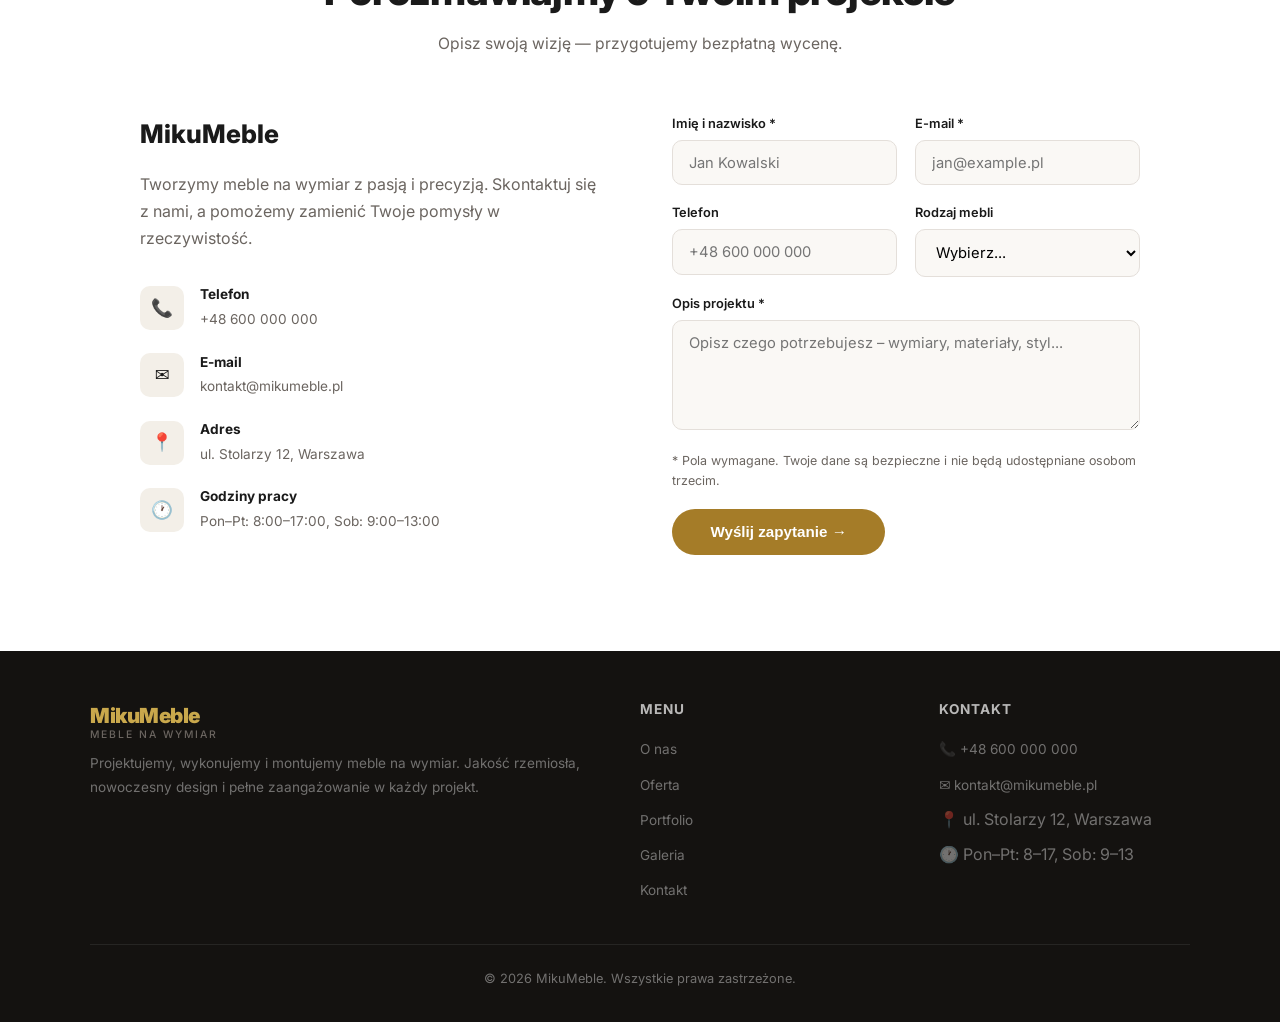
==== commit 74ab336e: "Replace all images with furniture-specific photos (kitchens, wardrobes, dressers) Co-authored-by: be" ====
--- a/docs/index.html
+++ b/docs/index.html
@@ -373,15 +373,15 @@
     </div>
   </div>
   <div class="hero-visual">
-    <img class="hero-img-main" src="https://images.unsplash.com/photo-1600585154340-be6161a56a0c?w=900&h=1000&fit=crop" alt="Nowoczesne wnętrze z meblami na wymiar">
-    <img class="hero-img-float" src="https://images.unsplash.com/photo-1556909114-f6e7ad7d3136?w=400&h=300&fit=crop" alt="Kuchnia na wymiar">
+    <img class="hero-img-main" src="https://images.unsplash.com/photo-1556909114-f6e7ad7d3136?w=900&h=1000&fit=crop" alt="Nowoczesna kuchnia na wymiar">
+    <img class="hero-img-float" src="https://images.unsplash.com/photo-1617104678098-de229db51175?w=400&h=300&fit=crop" alt="Szafa wnękowa">
   </div>
 </section>
 
 <!-- O NAS -->
 <section id="o-nas">
   <div class="about-banner reveal">
-    <img src="https://images.unsplash.com/photo-1600607687939-ce8a6c25118c?w=600&h=500&fit=crop" alt="Warsztat meblarski">
+    <img src="https://images.unsplash.com/photo-1565183997392-2f6f122e5912?w=600&h=500&fit=crop" alt="Kuchnia na wymiar z drewnianym blatem">
     <div class="about-text">
       <h2>Nowoczesne meble<br>dla Twojego domu</h2>
       <p>Oferujemy wysokiej jakości meble na wymiar. Wykonujemy meble w stylu klasycznym, modernistycznym, skandynawskim, rustykalnym i innych — w zależności od potrzeb i preferencji klienta.</p>
@@ -423,7 +423,7 @@
 <!-- OFERTA - KOMPLETNY PROJEKT -->
 <section id="oferta">
   <div class="services-split reveal">
-    <img class="services-img" src="https://images.unsplash.com/photo-1556909114-f6e7ad7d3136?w=600&h=450&fit=crop" alt="Kompletny projekt kuchni">
+    <img class="services-img" src="https://images.unsplash.com/photo-1600489000022-c2086d79f9d4?w=600&h=450&fit=crop" alt="Kompletny projekt kuchni">
     <div class="services-text">
       <h3>Kompletny projekt wnętrza</h3>
       <p>Projektowanie wnętrza, rozmieszczenie szafek oraz sprzętów AGD to proces, który ma bezpośredni wpływ na późniejszą wygodę użytkowania. Rozumiemy to doskonale, dlatego zwracamy szczególną uwagę na ten etap.</p>
@@ -441,7 +441,7 @@
 <!-- SPRAWDZONE MATERIAŁY -->
 <section>
   <div class="services-split reverse reveal">
-    <img class="services-img" src="https://images.unsplash.com/photo-1618220179428-22790b461013?w=600&h=450&fit=crop" alt="Materiały meblowe">
+    <img class="services-img" src="https://images.unsplash.com/photo-1617104678098-de229db51175?w=600&h=450&fit=crop" alt="Materiały meblowe – szafa z okuciami">
     <div class="services-text">
       <h3>Sprawdzone materiały i podzespoły</h3>
       <p>Stosujemy wyłącznie komponenty renomowanych producentów, które gwarantują trwałość i bezpieczeństwo na lata. Każdy element dobieramy pod kątem wytrzymałości i estetyki.</p>
@@ -463,52 +463,52 @@
   <h2 class="section-title">Nasze realizacje</h2>
   <p class="section-subtitle">Wybrane projekty, z których jesteśmy szczególnie dumni.</p>
   <div class="portfolio-grid">
-    <div class="portfolio-item tall reveal">
-      <img src="https://images.unsplash.com/photo-1556909114-f6e7ad7d3136?w=600&h=900&fit=crop" alt="Kuchnia">
+    <div class="portfolio-item tall reveal" data-portfolio="0">
+      <img src="https://images.unsplash.com/photo-1556909114-f6e7ad7d3136?w=600&h=900&fit=crop" alt="Kuchnia na wymiar">
       <div class="portfolio-overlay">
         <span class="tag">Kuchnia</span>
-        <h3>Nowoczesna kuchnia z wyspą</h3>
-        <p>Biały lakier, blat dębowy, oświetlenie LED</p>
-      </div>
-    </div>
-    <div class="portfolio-item reveal">
-      <img src="https://images.unsplash.com/photo-1555041469-a586c61ea9bc?w=600&h=450&fit=crop" alt="Salon">
+        <h3>Kuchnia z wyspą</h3>
+        <p>Białe fronty, blat dębowy, oświetlenie LED</p>
+      </div>
+    </div>
+    <div class="portfolio-item reveal" data-portfolio="1">
+      <img src="https://images.unsplash.com/photo-1600489000022-c2086d79f9d4?w=600&h=450&fit=crop" alt="Zabudowa kuchenna">
+      <div class="portfolio-overlay">
+        <span class="tag">Kuchnia</span>
+        <h3>Zabudowa kuchenna</h3>
+        <p>Kuchnia w zabudowie z AGD do sufitu</p>
+      </div>
+    </div>
+    <div class="portfolio-item reveal" data-portfolio="2">
+      <img src="https://images.unsplash.com/photo-1617104678098-de229db51175?w=600&h=450&fit=crop" alt="Szafa wnękowa">
+      <div class="portfolio-overlay">
+        <span class="tag">Szafa</span>
+        <h3>Szafa wnękowa</h3>
+        <p>Drzwi przesuwne, oświetlenie wewnętrzne</p>
+      </div>
+    </div>
+    <div class="portfolio-item reveal" data-portfolio="3">
+      <img src="https://images.unsplash.com/photo-1595428774223-ef52624120d2?w=600&h=450&fit=crop" alt="Garderoba na wymiar">
+      <div class="portfolio-overlay">
+        <span class="tag">Garderoba</span>
+        <h3>Garderoba na wymiar</h3>
+        <p>System organizacji z szufladami i drążkami</p>
+      </div>
+    </div>
+    <div class="portfolio-item tall reveal" data-portfolio="4">
+      <img src="https://images.unsplash.com/photo-1555041469-a586c61ea9bc?w=600&h=900&fit=crop" alt="Komoda i meble do salonu">
       <div class="portfolio-overlay">
         <span class="tag">Salon</span>
-        <h3>Meble wypoczynkowe</h3>
-        <p>Styl skandynawski, naturalne drewno</p>
-      </div>
-    </div>
-    <div class="portfolio-item reveal">
-      <img src="https://images.unsplash.com/photo-1595428774223-ef52624120d2?w=600&h=450&fit=crop" alt="Szafa">
+        <h3>Komoda i szafka RTV</h3>
+        <p>Meble do salonu w stylu skandynawskim</p>
+      </div>
+    </div>
+    <div class="portfolio-item reveal" data-portfolio="5">
+      <img src="https://images.unsplash.com/photo-1565183997392-2f6f122e5912?w=600&h=450&fit=crop" alt="Kuchnia klasyczna">
       <div class="portfolio-overlay">
-        <span class="tag">Garderoba</span>
-        <h3>Szafa wnękowa</h3>
-        <p>Drzwi przesuwne, oświetlenie wewnętrzne</p>
-      </div>
-    </div>
-    <div class="portfolio-item reveal">
-      <img src="https://images.unsplash.com/photo-1618220179428-22790b461013?w=600&h=450&fit=crop" alt="Łazienka">
-      <div class="portfolio-overlay">
-        <span class="tag">Łazienka</span>
-        <h3>Zabudowa łazienkowa</h3>
-        <p>Blat z kamienia, wodoodporne wykończenie</p>
-      </div>
-    </div>
-    <div class="portfolio-item tall reveal">
-      <img src="https://images.unsplash.com/photo-1631679706909-1844bbd07221?w=600&h=900&fit=crop" alt="Sypialnia">
-      <div class="portfolio-overlay">
-        <span class="tag">Sypialnia</span>
-        <h3>Sypialnia marzeń</h3>
-        <p>Łóżko tapicerowane, szafki nocne, komoda</p>
-      </div>
-    </div>
-    <div class="portfolio-item reveal">
-      <img src="https://images.unsplash.com/photo-1532372576444-dda954194ad0?w=600&h=450&fit=crop" alt="Biuro">
-      <div class="portfolio-overlay">
-        <span class="tag">Biuro</span>
-        <h3>Biuro domowe</h3>
-        <p>Biurko narożne z regałami</p>
+        <span class="tag">Kuchnia</span>
+        <h3>Kuchnia klasyczna</h3>
+        <p>Drewniane fronty, kamienny blat</p>
       </div>
     </div>
   </div>
@@ -520,16 +520,16 @@
   <h2 class="section-title">Zdjęcia z realizacji</h2>
   <p class="section-subtitle">Prawdziwe zdjęcia z naszych montaży — zobacz efekty naszej pracy.</p>
   <div class="gallery-track" id="galleryTrack">
-    <div class="gallery-thumb" data-idx="0"><img src="https://images.unsplash.com/photo-1600585154340-be6161a56a0c?w=500&h=670&fit=crop" alt="Wnętrze 1"></div>
-    <div class="gallery-thumb" data-idx="1"><img src="https://images.unsplash.com/photo-1600210492486-724fe5c67fb0?w=500&h=670&fit=crop" alt="Wnętrze 2"></div>
-    <div class="gallery-thumb" data-idx="2"><img src="https://images.unsplash.com/photo-1556909114-f6e7ad7d3136?w=500&h=670&fit=crop" alt="Kuchnia detale"></div>
-    <div class="gallery-thumb" data-idx="3"><img src="https://images.unsplash.com/photo-1616486338812-3dadae4b4ace?w=500&h=670&fit=crop" alt="Wnętrze 3"></div>
-    <div class="gallery-thumb" data-idx="4"><img src="https://images.unsplash.com/photo-1618220179428-22790b461013?w=500&h=670&fit=crop" alt="Łazienka detale"></div>
-    <div class="gallery-thumb" data-idx="5"><img src="https://images.unsplash.com/photo-1595428774223-ef52624120d2?w=500&h=670&fit=crop" alt="Garderoba detale"></div>
-    <div class="gallery-thumb" data-idx="6"><img src="https://images.unsplash.com/photo-1631679706909-1844bbd07221?w=500&h=670&fit=crop" alt="Sypialnia detale"></div>
-    <div class="gallery-thumb" data-idx="7"><img src="https://images.unsplash.com/photo-1555041469-a586c61ea9bc?w=500&h=670&fit=crop" alt="Salon detale"></div>
-    <div class="gallery-thumb" data-idx="8"><img src="https://images.unsplash.com/photo-1600585154526-990dced4db0d?w=500&h=670&fit=crop" alt="Wnętrze 4"></div>
-    <div class="gallery-thumb" data-idx="9"><img src="https://images.unsplash.com/photo-1532372576444-dda954194ad0?w=500&h=670&fit=crop" alt="Biuro detale"></div>
+    <div class="gallery-thumb" data-idx="0"><img src="https://images.unsplash.com/photo-1556909114-f6e7ad7d3136?w=500&h=670&fit=crop" alt="Kuchnia biała z wyspą"></div>
+    <div class="gallery-thumb" data-idx="1"><img src="https://images.unsplash.com/photo-1600489000022-c2086d79f9d4?w=500&h=670&fit=crop" alt="Kuchnia w zabudowie"></div>
+    <div class="gallery-thumb" data-idx="2"><img src="https://images.unsplash.com/photo-1617104678098-de229db51175?w=500&h=670&fit=crop" alt="Szafa wnękowa"></div>
+    <div class="gallery-thumb" data-idx="3"><img src="https://images.unsplash.com/photo-1595428774223-ef52624120d2?w=500&h=670&fit=crop" alt="Garderoba"></div>
+    <div class="gallery-thumb" data-idx="4"><img src="https://images.unsplash.com/photo-1565183997392-2f6f122e5912?w=500&h=670&fit=crop" alt="Kuchnia drewniana"></div>
+    <div class="gallery-thumb" data-idx="5"><img src="https://images.unsplash.com/photo-1555041469-a586c61ea9bc?w=500&h=670&fit=crop" alt="Meble do salonu"></div>
+    <div class="gallery-thumb" data-idx="6"><img src="https://images.unsplash.com/photo-1588854337236-6889d631faa8?w=500&h=670&fit=crop" alt="Szuflady kuchenne"></div>
+    <div class="gallery-thumb" data-idx="7"><img src="https://images.unsplash.com/photo-1599619351208-3e6c839d6828?w=500&h=670&fit=crop" alt="Komoda"></div>
+    <div class="gallery-thumb" data-idx="8"><img src="https://images.unsplash.com/photo-1631679706909-1844bbd07221?w=500&h=670&fit=crop" alt="Szafka nocna"></div>
+    <div class="gallery-thumb" data-idx="9"><img src="https://images.unsplash.com/photo-1618220179428-22790b461013?w=500&h=670&fit=crop" alt="Meble łazienkowe"></div>
   </div>
 </section>
 
@@ -698,19 +698,31 @@
   }, { threshold: 0.15 });
   reveals.forEach(el => observer.observe(el));
 
-  const thumbs = document.querySelectorAll('.gallery-thumb');
   const lightbox = document.getElementById('lightbox');
   const lightboxImg = document.getElementById('lightboxImg');
   let currentIdx = 0;
+  let activeSet = [];
+
+  function openLightbox(images, idx) {
+    activeSet = images;
+    currentIdx = idx;
+    lightboxImg.src = activeSet[currentIdx];
+    lightbox.classList.add('open');
+    document.body.style.overflow = 'hidden';
+  }
+
+  // Portfolio lightbox
+  const portfolioItems = document.querySelectorAll('[data-portfolio]');
+  const portfolioImages = Array.from(portfolioItems).map(p => p.querySelector('img').src.replace(/w=\d+&h=\d+/, 'w=1200&h=1600'));
+  portfolioItems.forEach(p => {
+    p.addEventListener('click', () => openLightbox(portfolioImages, parseInt(p.dataset.portfolio)));
+  });
+
+  // Gallery lightbox
+  const thumbs = document.querySelectorAll('.gallery-thumb');
   const galleryImages = Array.from(thumbs).map(t => t.querySelector('img').src.replace(/w=\d+&h=\d+/, 'w=1200&h=1600'));
-
   thumbs.forEach(t => {
-    t.addEventListener('click', () => {
-      currentIdx = parseInt(t.dataset.idx);
-      lightboxImg.src = galleryImages[currentIdx];
-      lightbox.classList.add('open');
-      document.body.style.overflow = 'hidden';
-    });
+    t.addEventListener('click', () => openLightbox(galleryImages, parseInt(t.dataset.idx)));
   });
 
   function closeLightbox() {
@@ -722,13 +734,13 @@
   lightbox.addEventListener('click', e => { if (e.target === lightbox) closeLightbox(); });
   document.getElementById('lightboxPrev').addEventListener('click', e => {
     e.stopPropagation();
-    currentIdx = (currentIdx - 1 + galleryImages.length) % galleryImages.length;
-    lightboxImg.src = galleryImages[currentIdx];
+    currentIdx = (currentIdx - 1 + activeSet.length) % activeSet.length;
+    lightboxImg.src = activeSet[currentIdx];
   });
   document.getElementById('lightboxNext').addEventListener('click', e => {
     e.stopPropagation();
-    currentIdx = (currentIdx + 1) % galleryImages.length;
-    lightboxImg.src = galleryImages[currentIdx];
+    currentIdx = (currentIdx + 1) % activeSet.length;
+    lightboxImg.src = activeSet[currentIdx];
   });
   document.addEventListener('keydown', e => {
     if (!lightbox.classList.contains('open')) return;
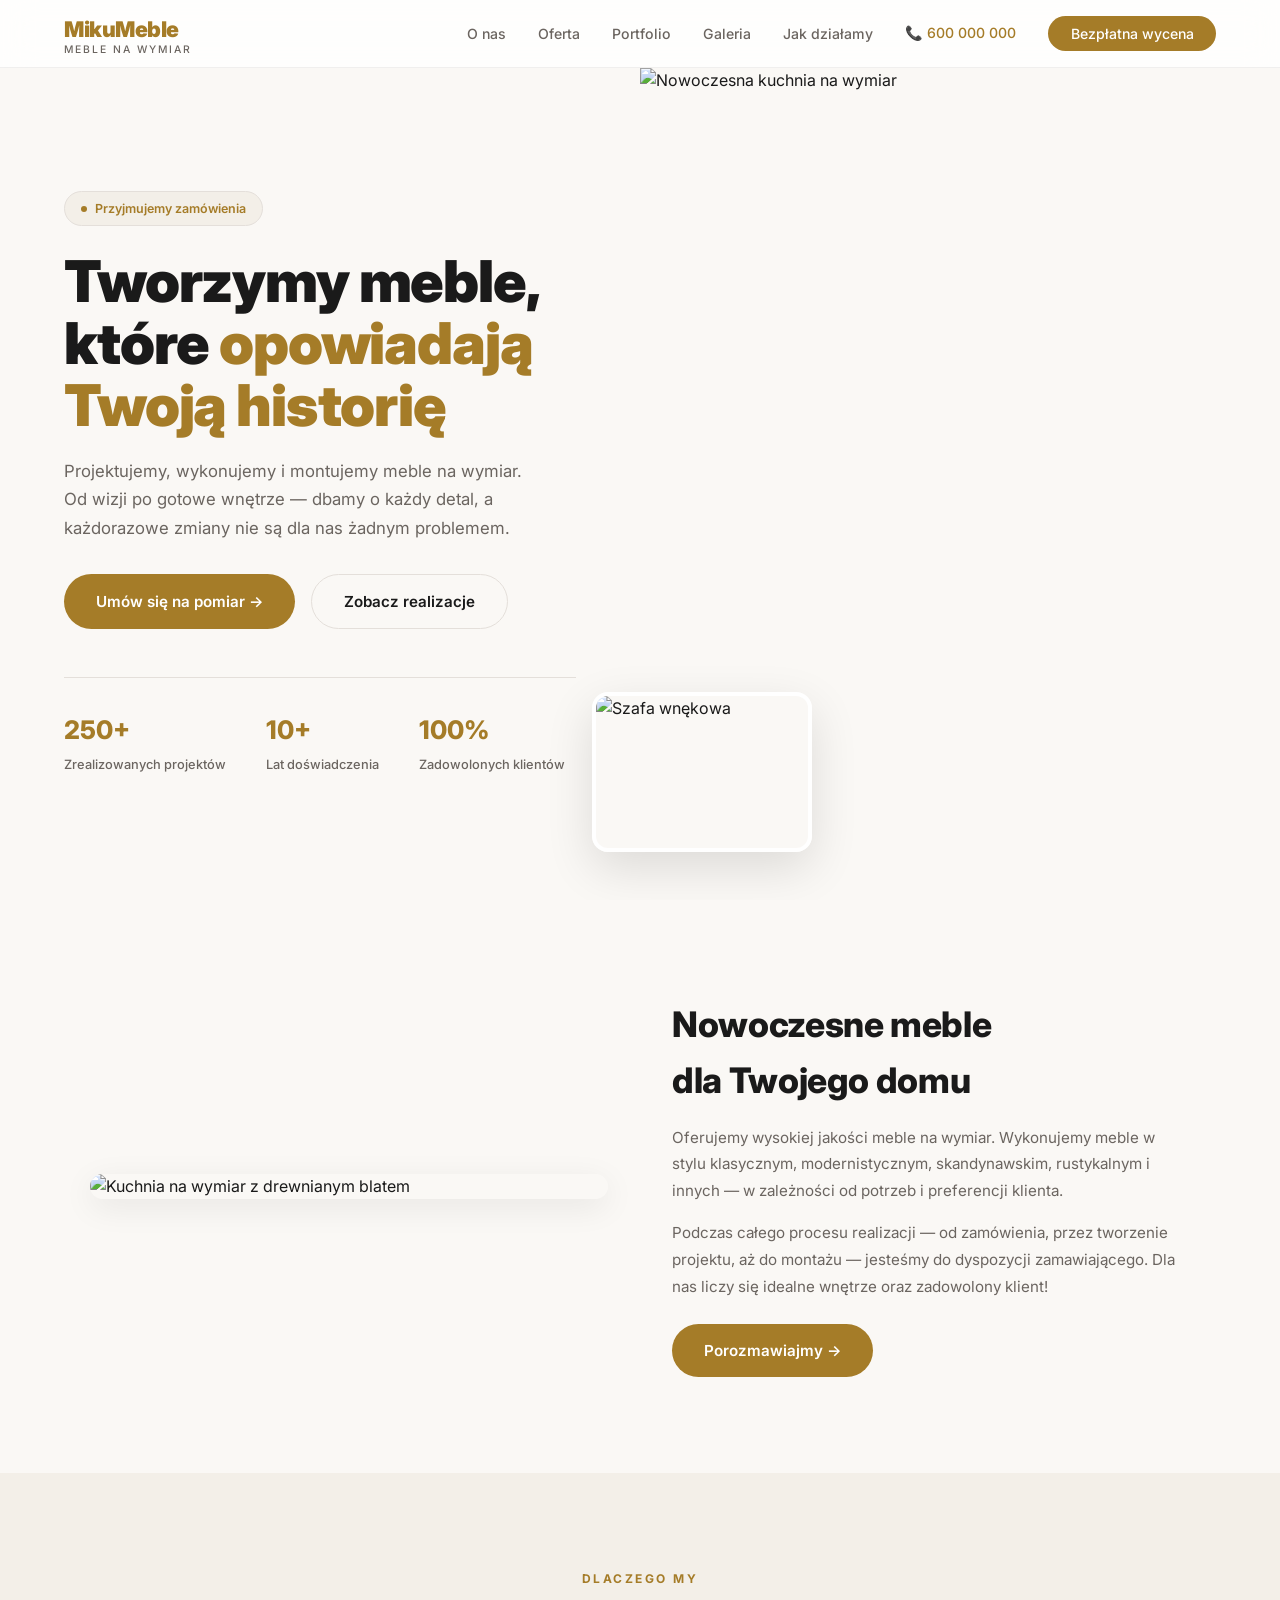
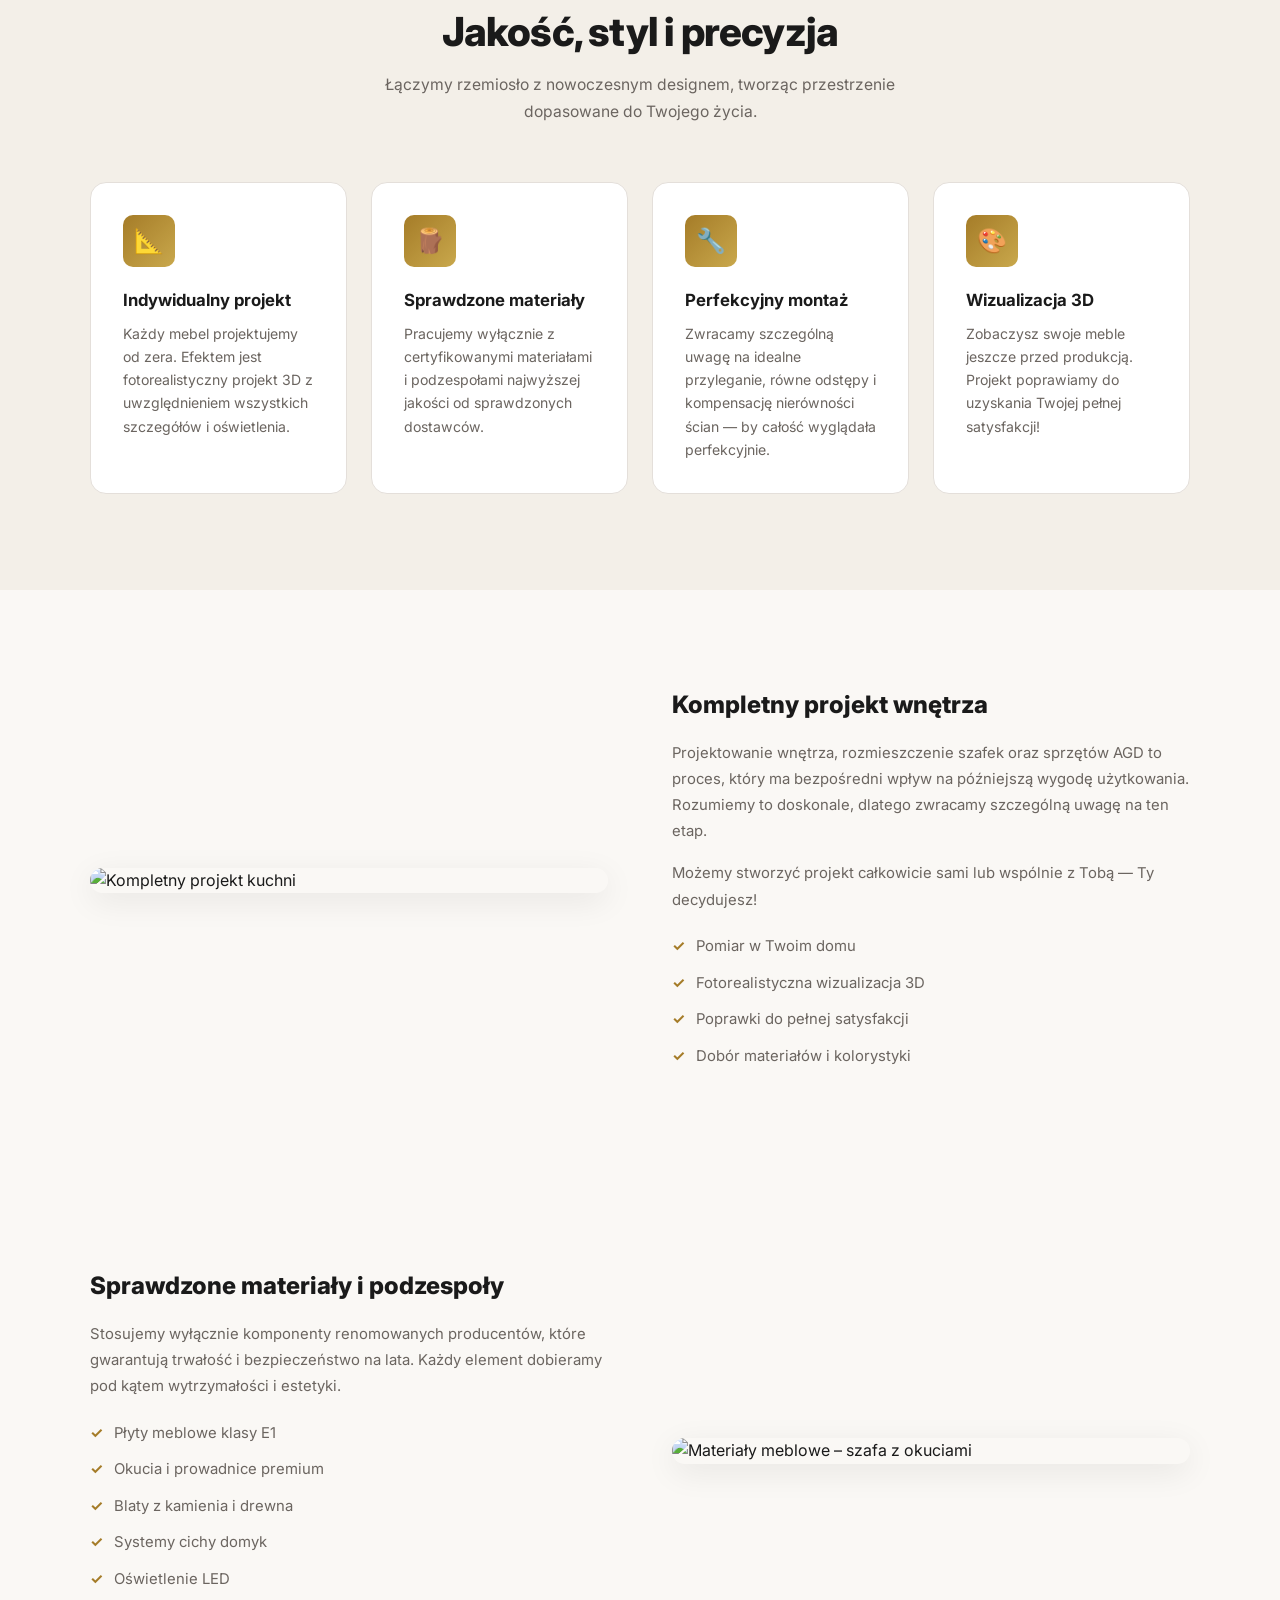
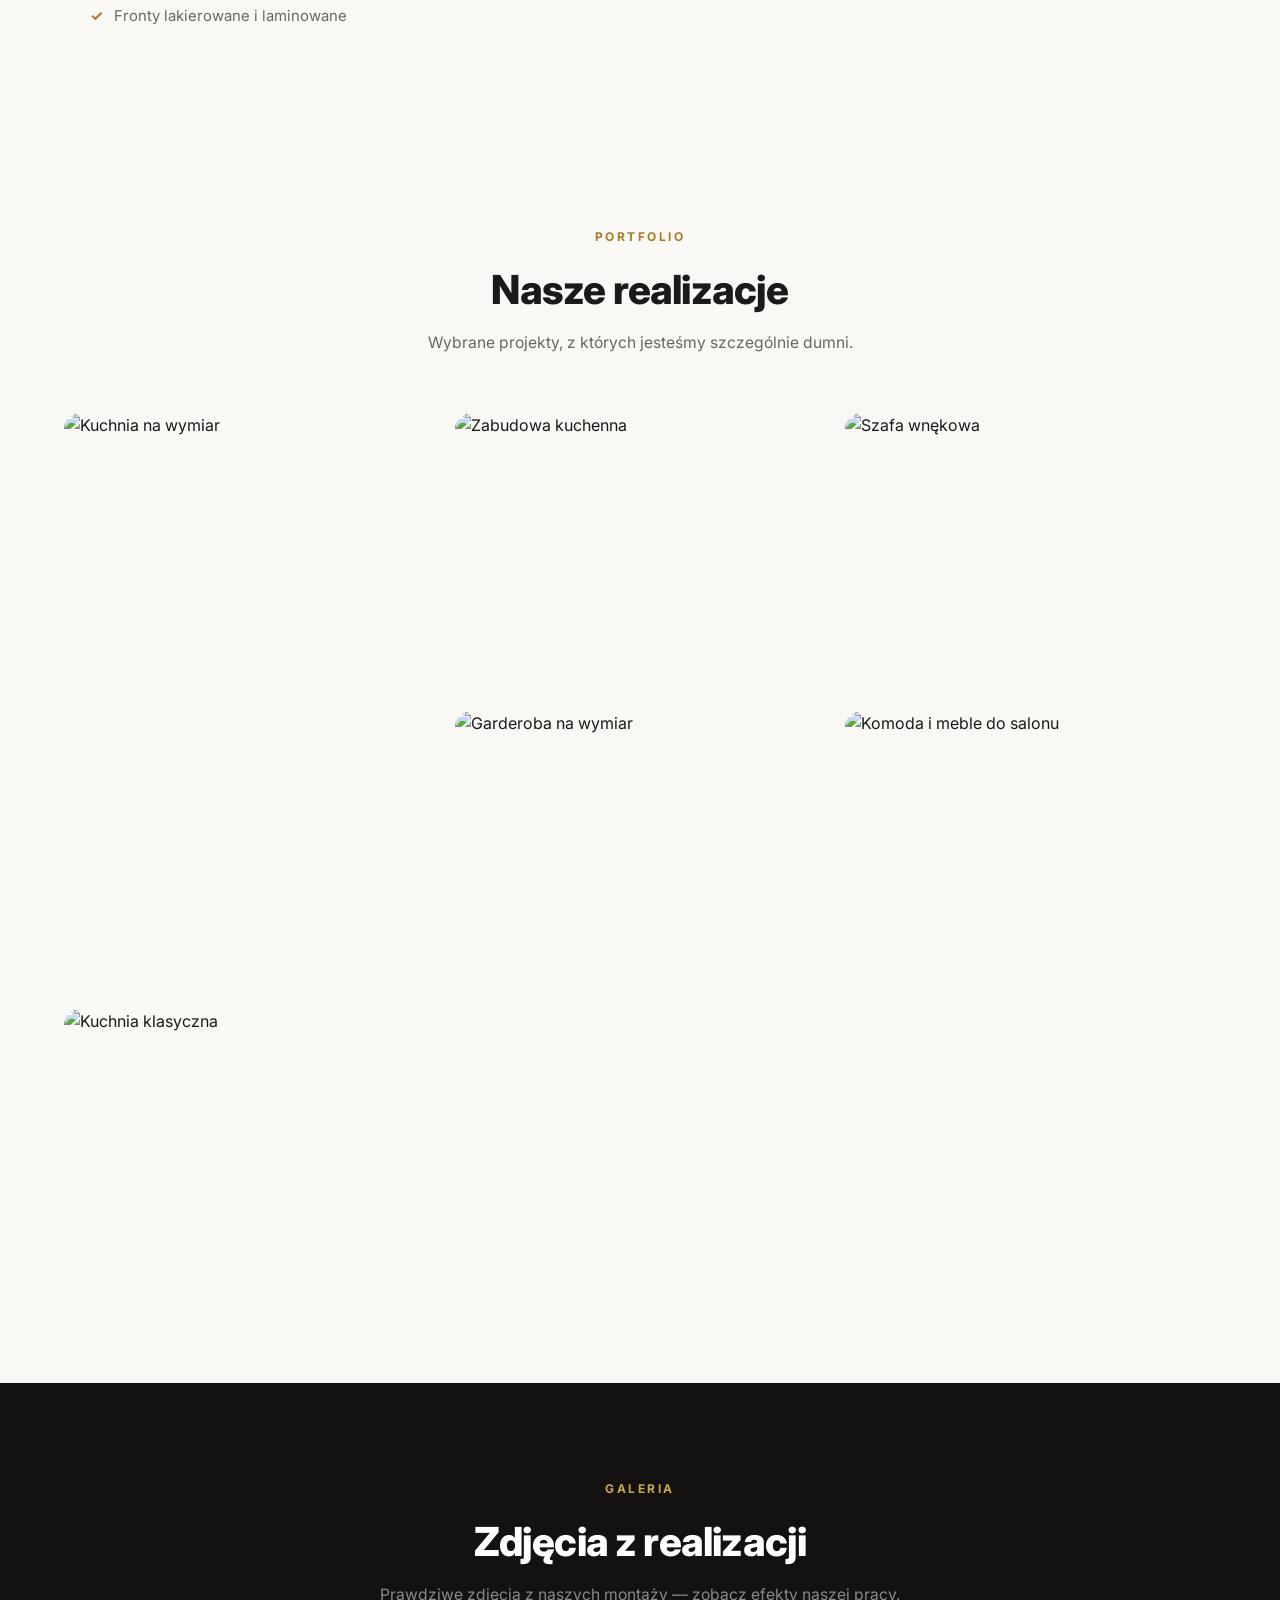
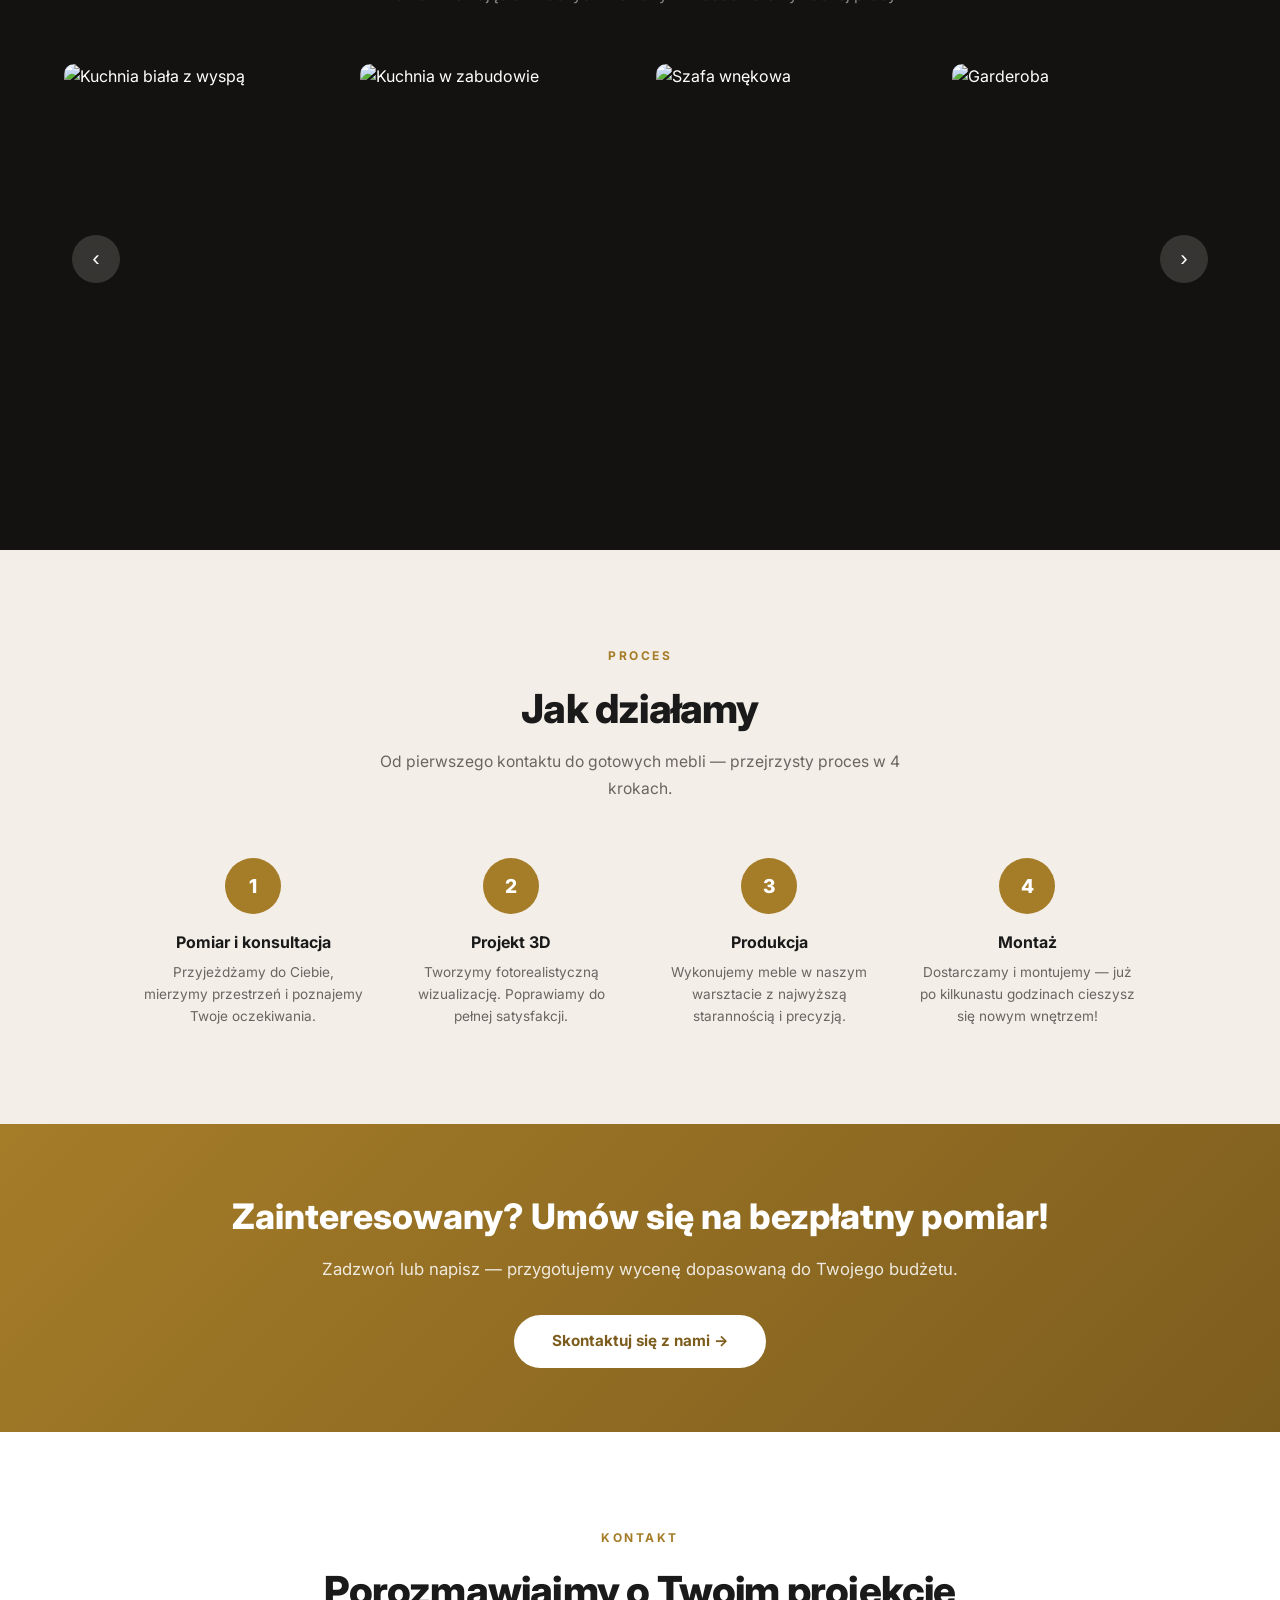
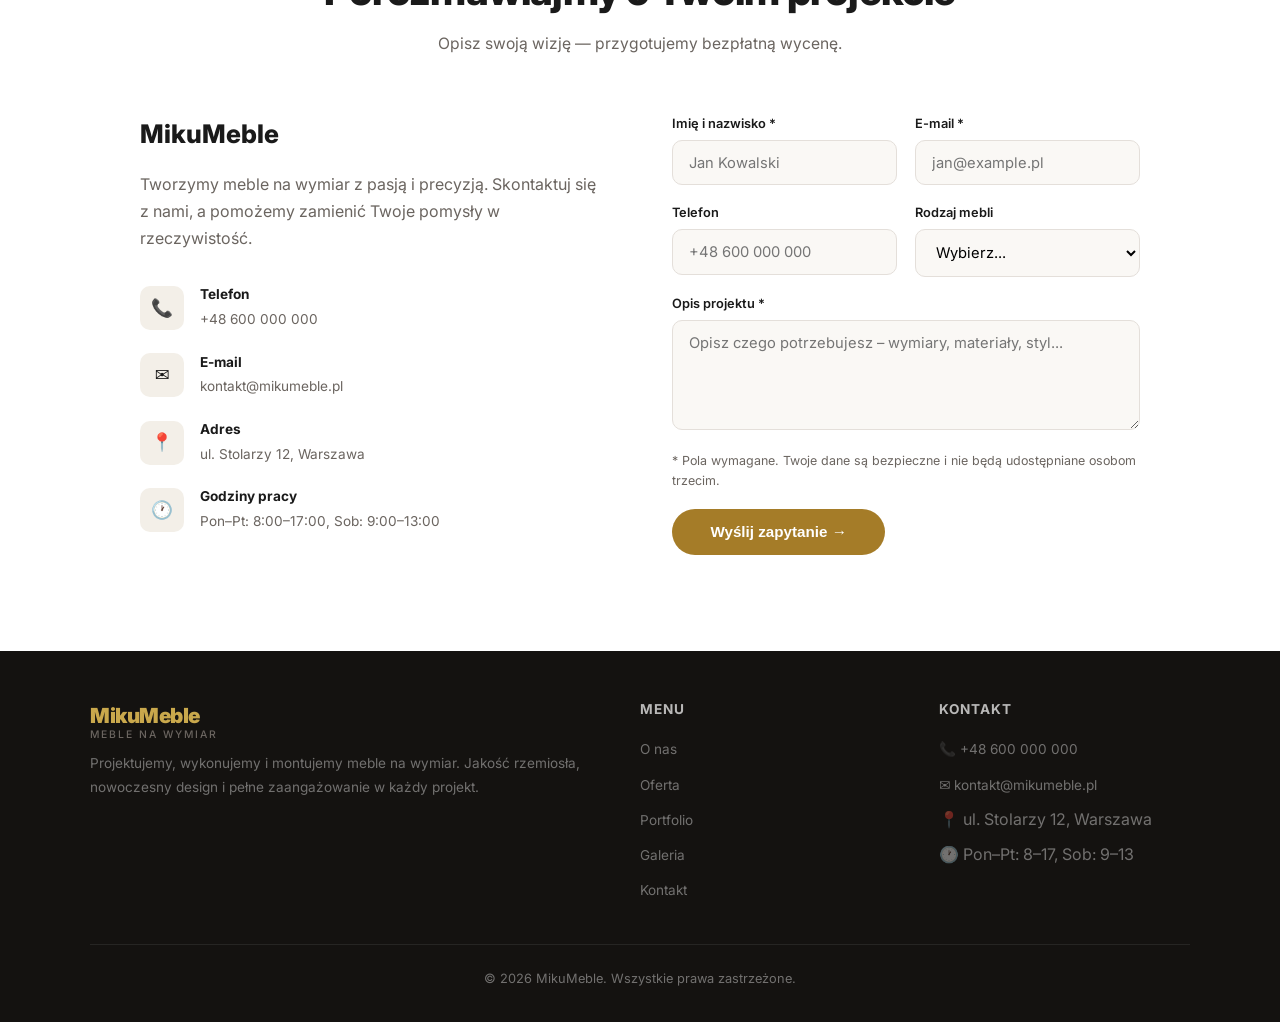
==== commit ad11775c: "Replace people photos with empty furniture, add gallery scroll arrows Co-authored-by: beng90 <beng90" ====
--- a/docs/index.html
+++ b/docs/index.html
@@ -169,12 +169,23 @@
     #galeria .section-title { color: #fff; }
     #galeria .section-subtitle { color: rgba(255,255,255,.5); }
 
+    .gallery-wrapper { position: relative; max-width: 1300px; margin: 0 auto; }
     .gallery-track {
       display: flex; gap: 1rem; overflow-x: auto; scroll-snap-type: x mandatory;
       padding-bottom: 1rem; -webkit-overflow-scrolling: touch; scrollbar-width: none;
-      max-width: 1300px; margin: 0 auto;
+      scroll-behavior: smooth;
     }
     .gallery-track::-webkit-scrollbar { display: none; }
+    .gallery-btn {
+      position: absolute; top: 50%; transform: translateY(-50%); z-index: 10;
+      width: 48px; height: 48px; border-radius: 50%; border: none;
+      background: rgba(255,255,255,.15); color: #fff; font-size: 1.4rem;
+      cursor: pointer; backdrop-filter: blur(8px); transition: background .2s;
+    }
+    .gallery-btn:hover { background: rgba(255,255,255,.35); }
+    .gallery-btn-left { left: -24px; }
+    .gallery-btn-right { right: -24px; }
+    @media (max-width: 1350px) { .gallery-btn-left { left: 8px; } .gallery-btn-right { right: 8px; } }
     .gallery-thumb {
       flex: 0 0 280px; aspect-ratio: 3/4; border-radius: var(--radius-sm); overflow: hidden;
       scroll-snap-align: start; cursor: pointer; position: relative;
@@ -373,7 +384,7 @@
     </div>
   </div>
   <div class="hero-visual">
-    <img class="hero-img-main" src="https://images.unsplash.com/photo-1556909114-f6e7ad7d3136?w=900&h=1000&fit=crop" alt="Nowoczesna kuchnia na wymiar">
+    <img class="hero-img-main" src="https://images.unsplash.com/photo-1600489000022-c2086d79f9d4?w=900&h=1000&fit=crop" alt="Nowoczesna kuchnia na wymiar">
     <img class="hero-img-float" src="https://images.unsplash.com/photo-1617104678098-de229db51175?w=400&h=300&fit=crop" alt="Szafa wnękowa">
   </div>
 </section>
@@ -464,7 +475,7 @@
   <p class="section-subtitle">Wybrane projekty, z których jesteśmy szczególnie dumni.</p>
   <div class="portfolio-grid">
     <div class="portfolio-item tall reveal" data-portfolio="0">
-      <img src="https://images.unsplash.com/photo-1556909114-f6e7ad7d3136?w=600&h=900&fit=crop" alt="Kuchnia na wymiar">
+      <img src="https://images.unsplash.com/photo-1556185781-a47769abb7ee?w=600&h=900&fit=crop" alt="Kuchnia na wymiar">
       <div class="portfolio-overlay">
         <span class="tag">Kuchnia</span>
         <h3>Kuchnia z wyspą</h3>
@@ -519,17 +530,21 @@
   <div class="section-label">Galeria</div>
   <h2 class="section-title">Zdjęcia z realizacji</h2>
   <p class="section-subtitle">Prawdziwe zdjęcia z naszych montaży — zobacz efekty naszej pracy.</p>
-  <div class="gallery-track" id="galleryTrack">
-    <div class="gallery-thumb" data-idx="0"><img src="https://images.unsplash.com/photo-1556909114-f6e7ad7d3136?w=500&h=670&fit=crop" alt="Kuchnia biała z wyspą"></div>
-    <div class="gallery-thumb" data-idx="1"><img src="https://images.unsplash.com/photo-1600489000022-c2086d79f9d4?w=500&h=670&fit=crop" alt="Kuchnia w zabudowie"></div>
-    <div class="gallery-thumb" data-idx="2"><img src="https://images.unsplash.com/photo-1617104678098-de229db51175?w=500&h=670&fit=crop" alt="Szafa wnękowa"></div>
-    <div class="gallery-thumb" data-idx="3"><img src="https://images.unsplash.com/photo-1595428774223-ef52624120d2?w=500&h=670&fit=crop" alt="Garderoba"></div>
-    <div class="gallery-thumb" data-idx="4"><img src="https://images.unsplash.com/photo-1565183997392-2f6f122e5912?w=500&h=670&fit=crop" alt="Kuchnia drewniana"></div>
-    <div class="gallery-thumb" data-idx="5"><img src="https://images.unsplash.com/photo-1555041469-a586c61ea9bc?w=500&h=670&fit=crop" alt="Meble do salonu"></div>
-    <div class="gallery-thumb" data-idx="6"><img src="https://images.unsplash.com/photo-1588854337236-6889d631faa8?w=500&h=670&fit=crop" alt="Szuflady kuchenne"></div>
-    <div class="gallery-thumb" data-idx="7"><img src="https://images.unsplash.com/photo-1599619351208-3e6c839d6828?w=500&h=670&fit=crop" alt="Komoda"></div>
-    <div class="gallery-thumb" data-idx="8"><img src="https://images.unsplash.com/photo-1631679706909-1844bbd07221?w=500&h=670&fit=crop" alt="Szafka nocna"></div>
-    <div class="gallery-thumb" data-idx="9"><img src="https://images.unsplash.com/photo-1618220179428-22790b461013?w=500&h=670&fit=crop" alt="Meble łazienkowe"></div>
+  <div class="gallery-wrapper">
+    <button class="gallery-btn gallery-btn-left" id="galleryLeft" aria-label="Przewiń w lewo">&#8249;</button>
+    <button class="gallery-btn gallery-btn-right" id="galleryRight" aria-label="Przewiń w prawo">&#8250;</button>
+    <div class="gallery-track" id="galleryTrack">
+      <div class="gallery-thumb" data-idx="0"><img src="https://images.unsplash.com/photo-1556185781-a47769abb7ee?w=500&h=670&fit=crop" alt="Kuchnia biała z wyspą"></div>
+      <div class="gallery-thumb" data-idx="1"><img src="https://images.unsplash.com/photo-1600489000022-c2086d79f9d4?w=500&h=670&fit=crop" alt="Kuchnia w zabudowie"></div>
+      <div class="gallery-thumb" data-idx="2"><img src="https://images.unsplash.com/photo-1617104678098-de229db51175?w=500&h=670&fit=crop" alt="Szafa wnękowa"></div>
+      <div class="gallery-thumb" data-idx="3"><img src="https://images.unsplash.com/photo-1595428774223-ef52624120d2?w=500&h=670&fit=crop" alt="Garderoba"></div>
+      <div class="gallery-thumb" data-idx="4"><img src="https://images.unsplash.com/photo-1565183997392-2f6f122e5912?w=500&h=670&fit=crop" alt="Kuchnia drewniana"></div>
+      <div class="gallery-thumb" data-idx="5"><img src="https://images.unsplash.com/photo-1555041469-a586c61ea9bc?w=500&h=670&fit=crop" alt="Meble do salonu"></div>
+      <div class="gallery-thumb" data-idx="6"><img src="https://images.unsplash.com/photo-1588854337236-6889d631faa8?w=500&h=670&fit=crop" alt="Szuflady kuchenne"></div>
+      <div class="gallery-thumb" data-idx="7"><img src="https://images.unsplash.com/photo-1599619351208-3e6c839d6828?w=500&h=670&fit=crop" alt="Komoda"></div>
+      <div class="gallery-thumb" data-idx="8"><img src="https://images.unsplash.com/photo-1631679706909-1844bbd07221?w=500&h=670&fit=crop" alt="Szafka nocna"></div>
+      <div class="gallery-thumb" data-idx="9"><img src="https://images.unsplash.com/photo-1618220179428-22790b461013?w=500&h=670&fit=crop" alt="Meble łazienkowe"></div>
+    </div>
   </div>
 </section>
 
@@ -748,6 +763,15 @@
     if (e.key === 'ArrowLeft') document.getElementById('lightboxPrev').click();
     if (e.key === 'ArrowRight') document.getElementById('lightboxNext').click();
   });
+
+  // Gallery scroll buttons
+  const track = document.getElementById('galleryTrack');
+  document.getElementById('galleryLeft').addEventListener('click', () => {
+    track.scrollBy({ left: -580, behavior: 'smooth' });
+  });
+  document.getElementById('galleryRight').addEventListener('click', () => {
+    track.scrollBy({ left: 580, behavior: 'smooth' });
+  });
 </script>
 
 </body>
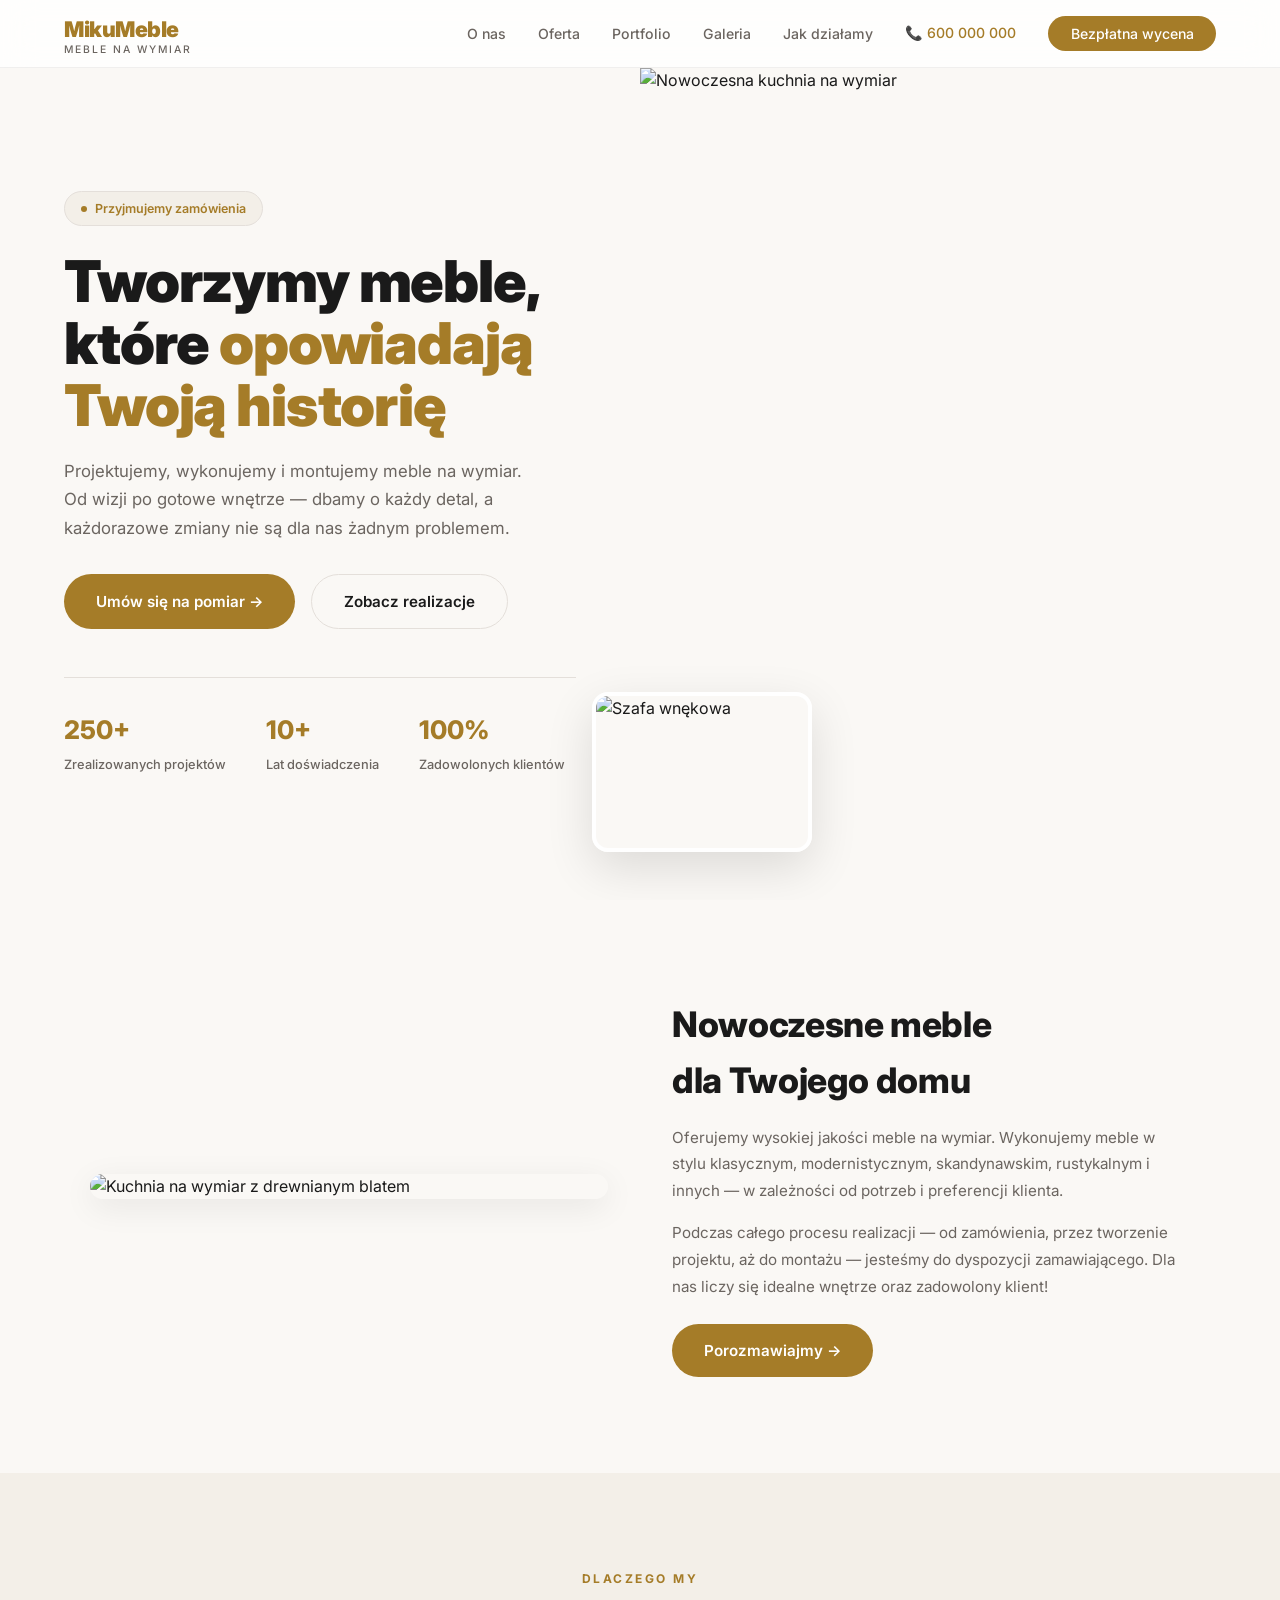
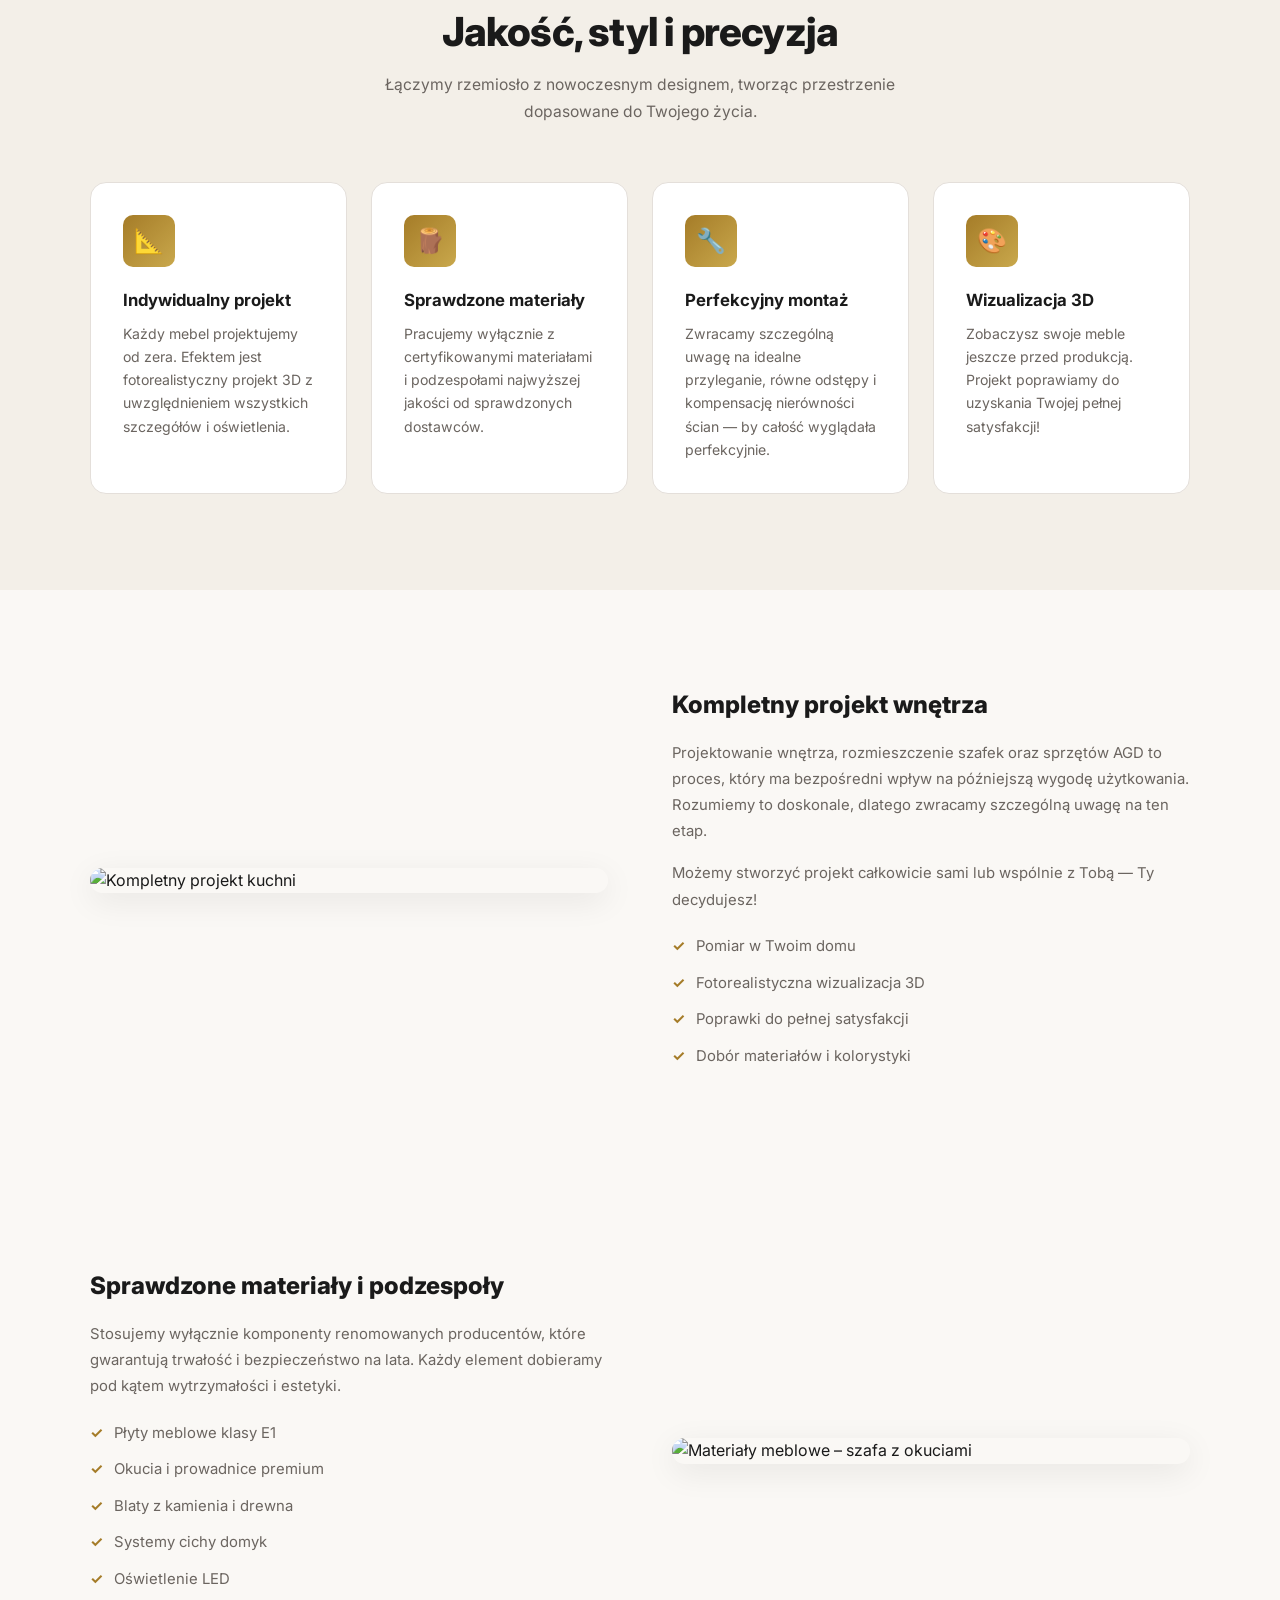
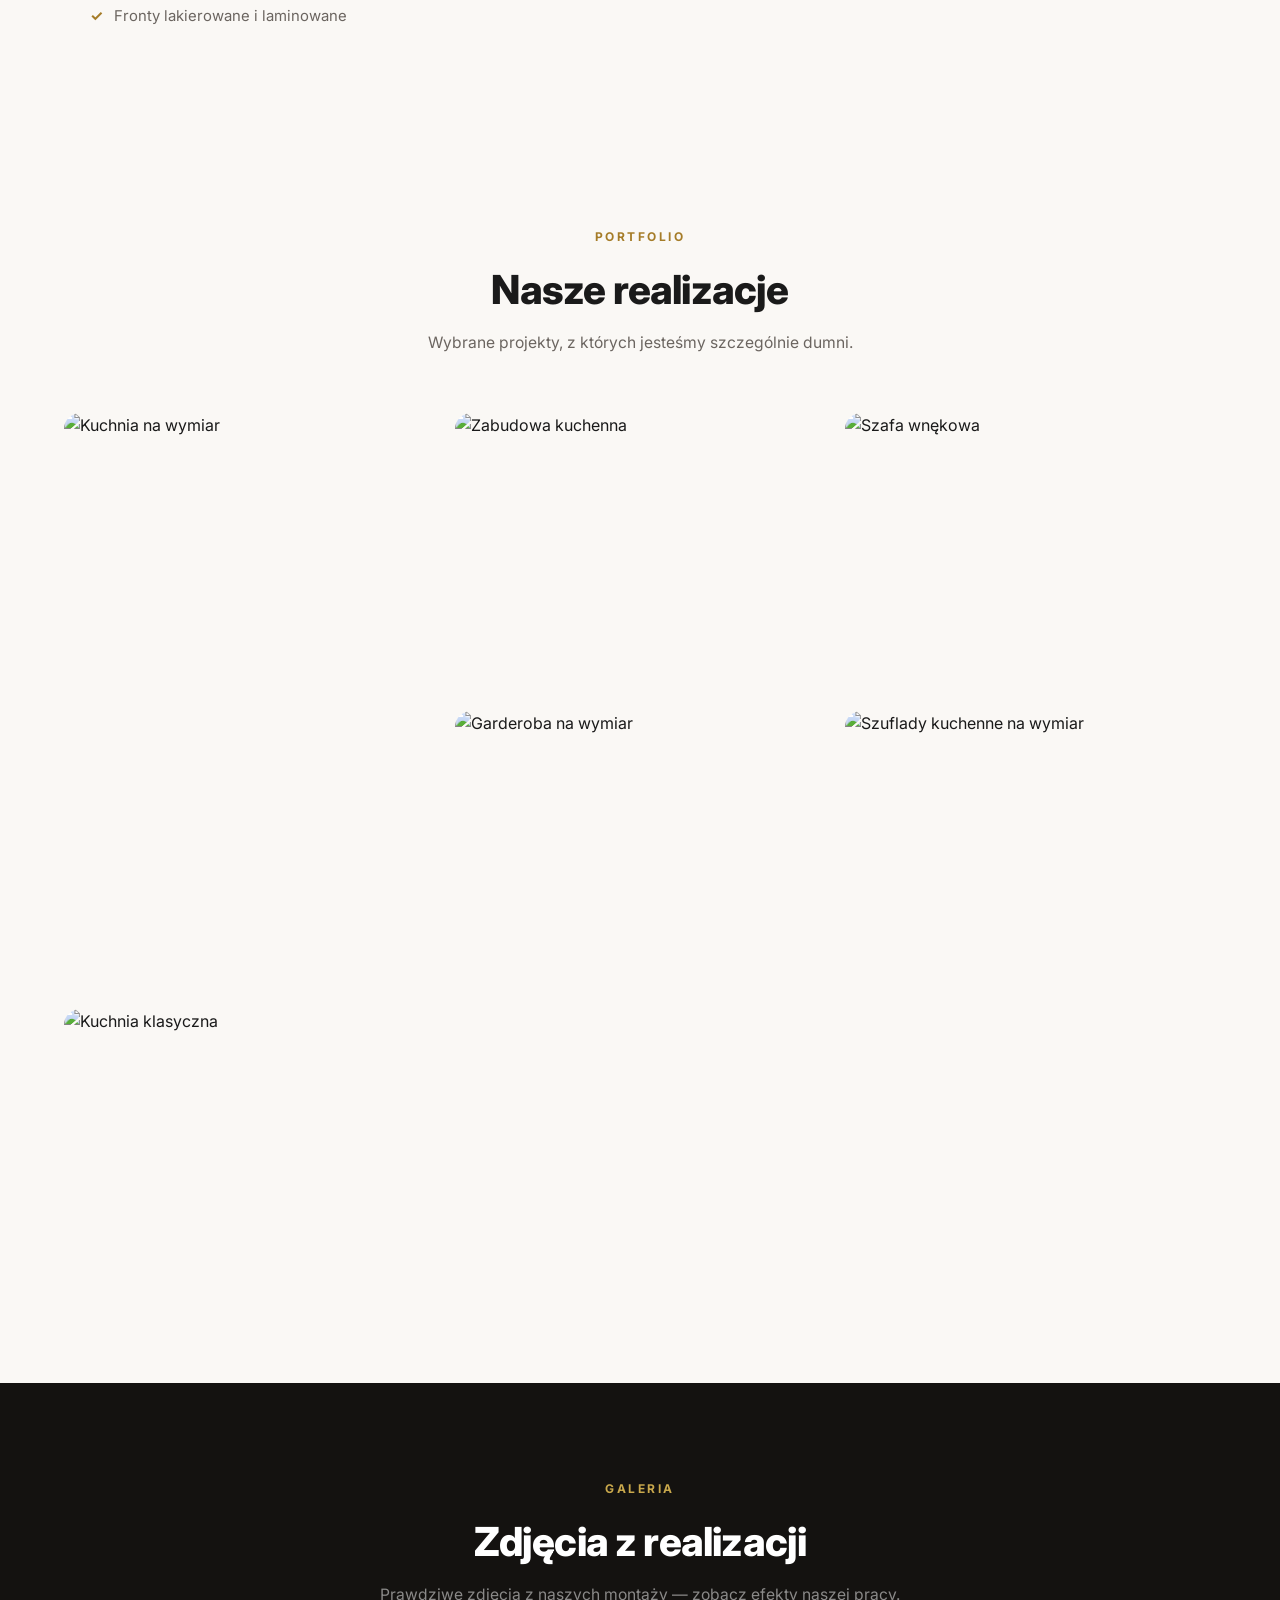
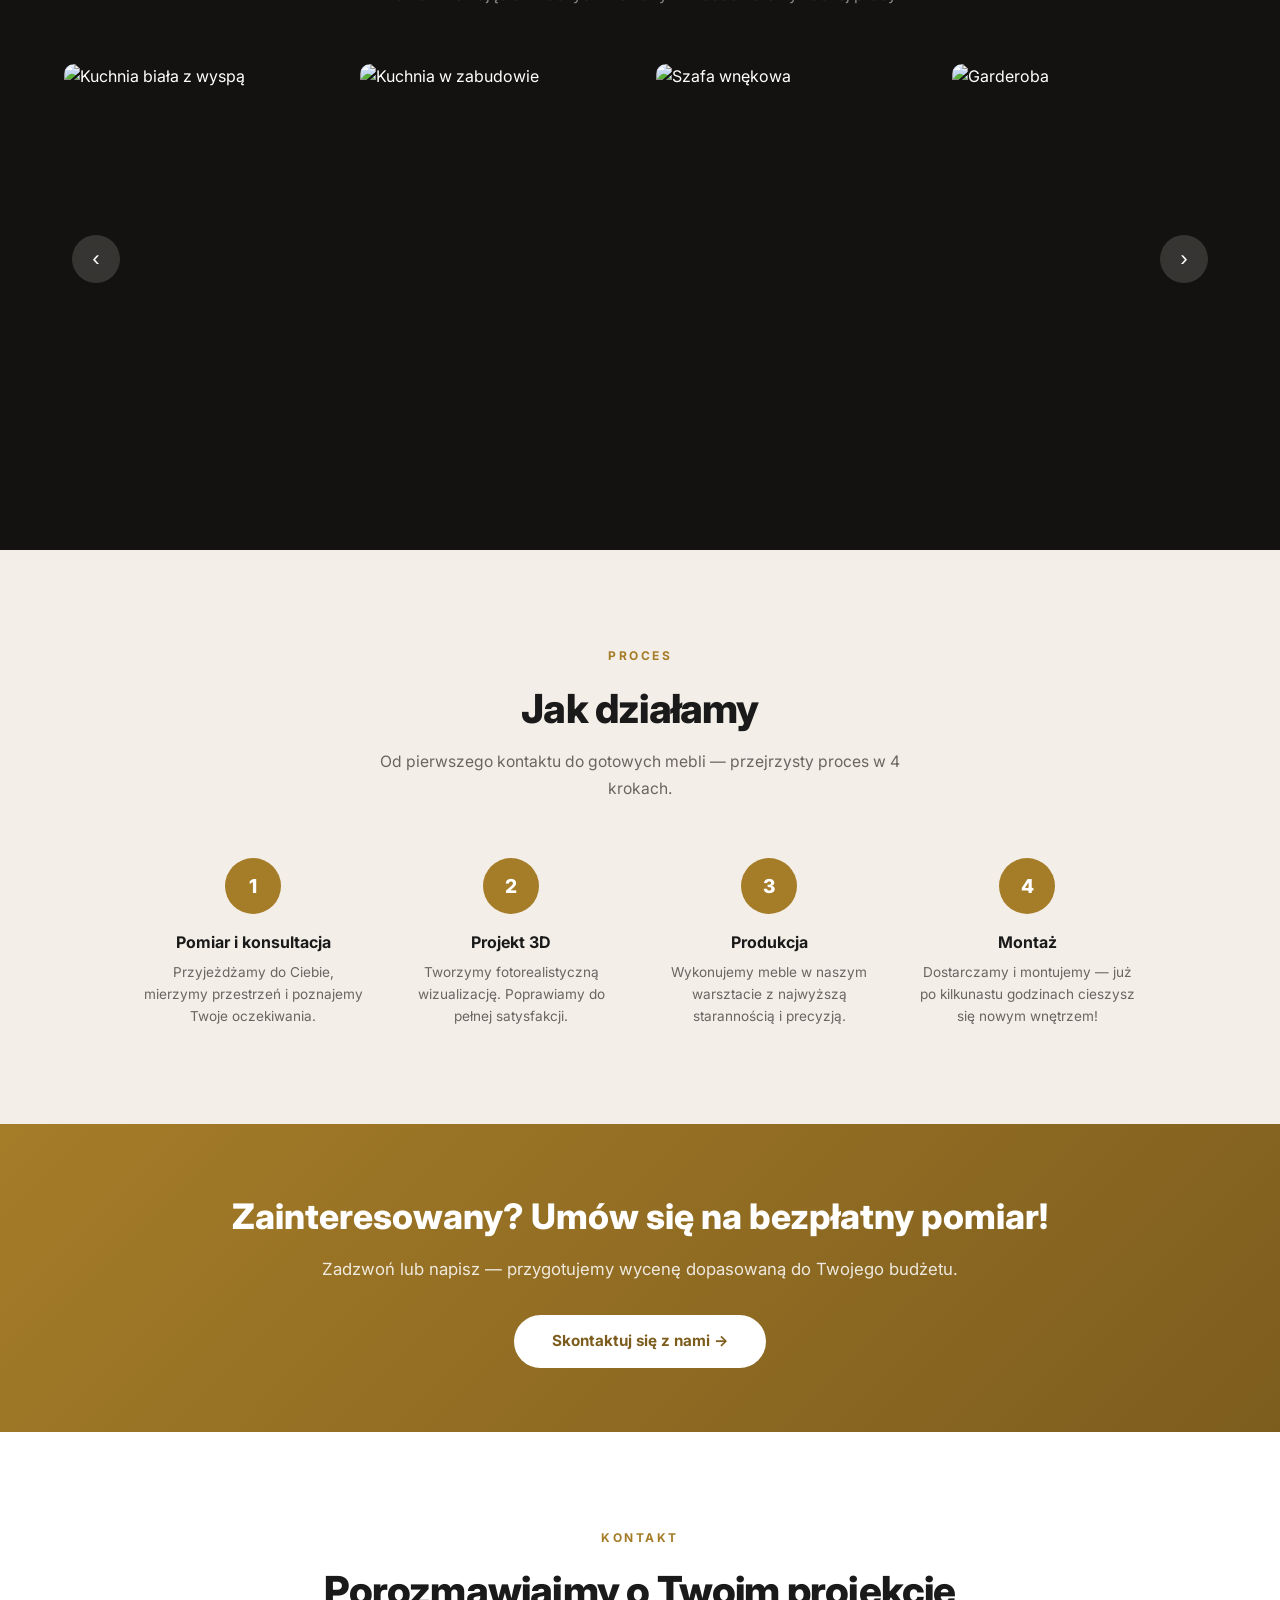
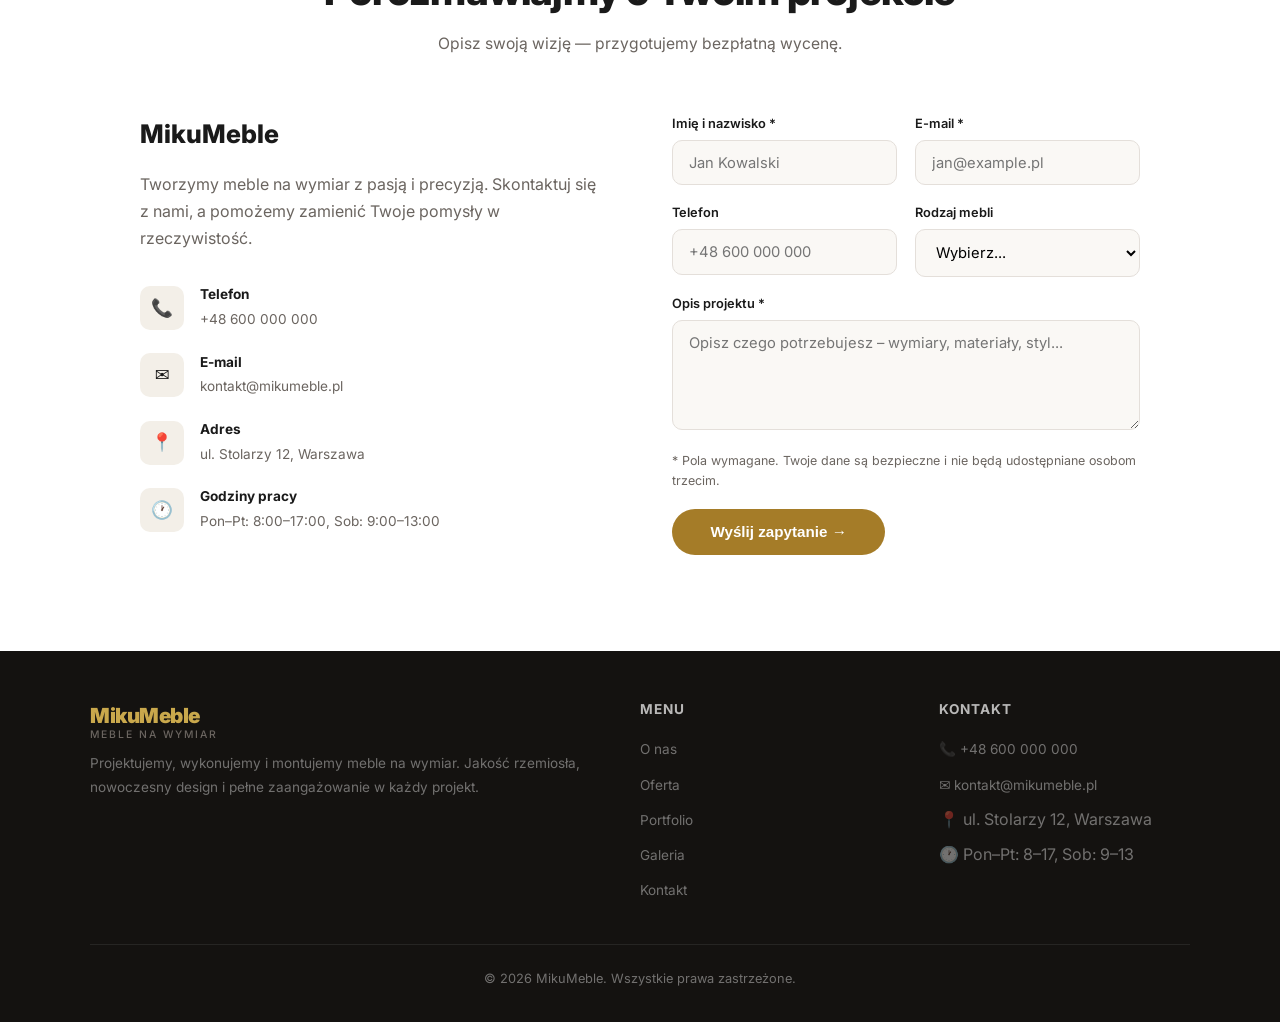
==== commit 70eed75f: "Remove sofa photos, replace with custom furniture (drawers, shelving) Co-authored-by: beng90 <beng90" ====
--- a/docs/index.html
+++ b/docs/index.html
@@ -507,11 +507,11 @@
       </div>
     </div>
     <div class="portfolio-item tall reveal" data-portfolio="4">
-      <img src="https://images.unsplash.com/photo-1555041469-a586c61ea9bc?w=600&h=900&fit=crop" alt="Komoda i meble do salonu">
+      <img src="https://images.unsplash.com/photo-1588854337236-6889d631faa8?w=600&h=900&fit=crop" alt="Szuflady kuchenne na wymiar">
       <div class="portfolio-overlay">
-        <span class="tag">Salon</span>
-        <h3>Komoda i szafka RTV</h3>
-        <p>Meble do salonu w stylu skandynawskim</p>
+        <span class="tag">Kuchnia</span>
+        <h3>System szuflad kuchennych</h3>
+        <p>Szuflady z cichym domykiem i organizerami</p>
       </div>
     </div>
     <div class="portfolio-item reveal" data-portfolio="5">
@@ -539,7 +539,7 @@
       <div class="gallery-thumb" data-idx="2"><img src="https://images.unsplash.com/photo-1617104678098-de229db51175?w=500&h=670&fit=crop" alt="Szafa wnękowa"></div>
       <div class="gallery-thumb" data-idx="3"><img src="https://images.unsplash.com/photo-1595428774223-ef52624120d2?w=500&h=670&fit=crop" alt="Garderoba"></div>
       <div class="gallery-thumb" data-idx="4"><img src="https://images.unsplash.com/photo-1565183997392-2f6f122e5912?w=500&h=670&fit=crop" alt="Kuchnia drewniana"></div>
-      <div class="gallery-thumb" data-idx="5"><img src="https://images.unsplash.com/photo-1555041469-a586c61ea9bc?w=500&h=670&fit=crop" alt="Meble do salonu"></div>
+      <div class="gallery-thumb" data-idx="5"><img src="https://images.unsplash.com/photo-1604709177225-055f99402ea3?w=500&h=670&fit=crop" alt="Regał na wymiar"></div>
       <div class="gallery-thumb" data-idx="6"><img src="https://images.unsplash.com/photo-1588854337236-6889d631faa8?w=500&h=670&fit=crop" alt="Szuflady kuchenne"></div>
       <div class="gallery-thumb" data-idx="7"><img src="https://images.unsplash.com/photo-1599619351208-3e6c839d6828?w=500&h=670&fit=crop" alt="Komoda"></div>
       <div class="gallery-thumb" data-idx="8"><img src="https://images.unsplash.com/photo-1631679706909-1844bbd07221?w=500&h=670&fit=crop" alt="Szafka nocna"></div>
